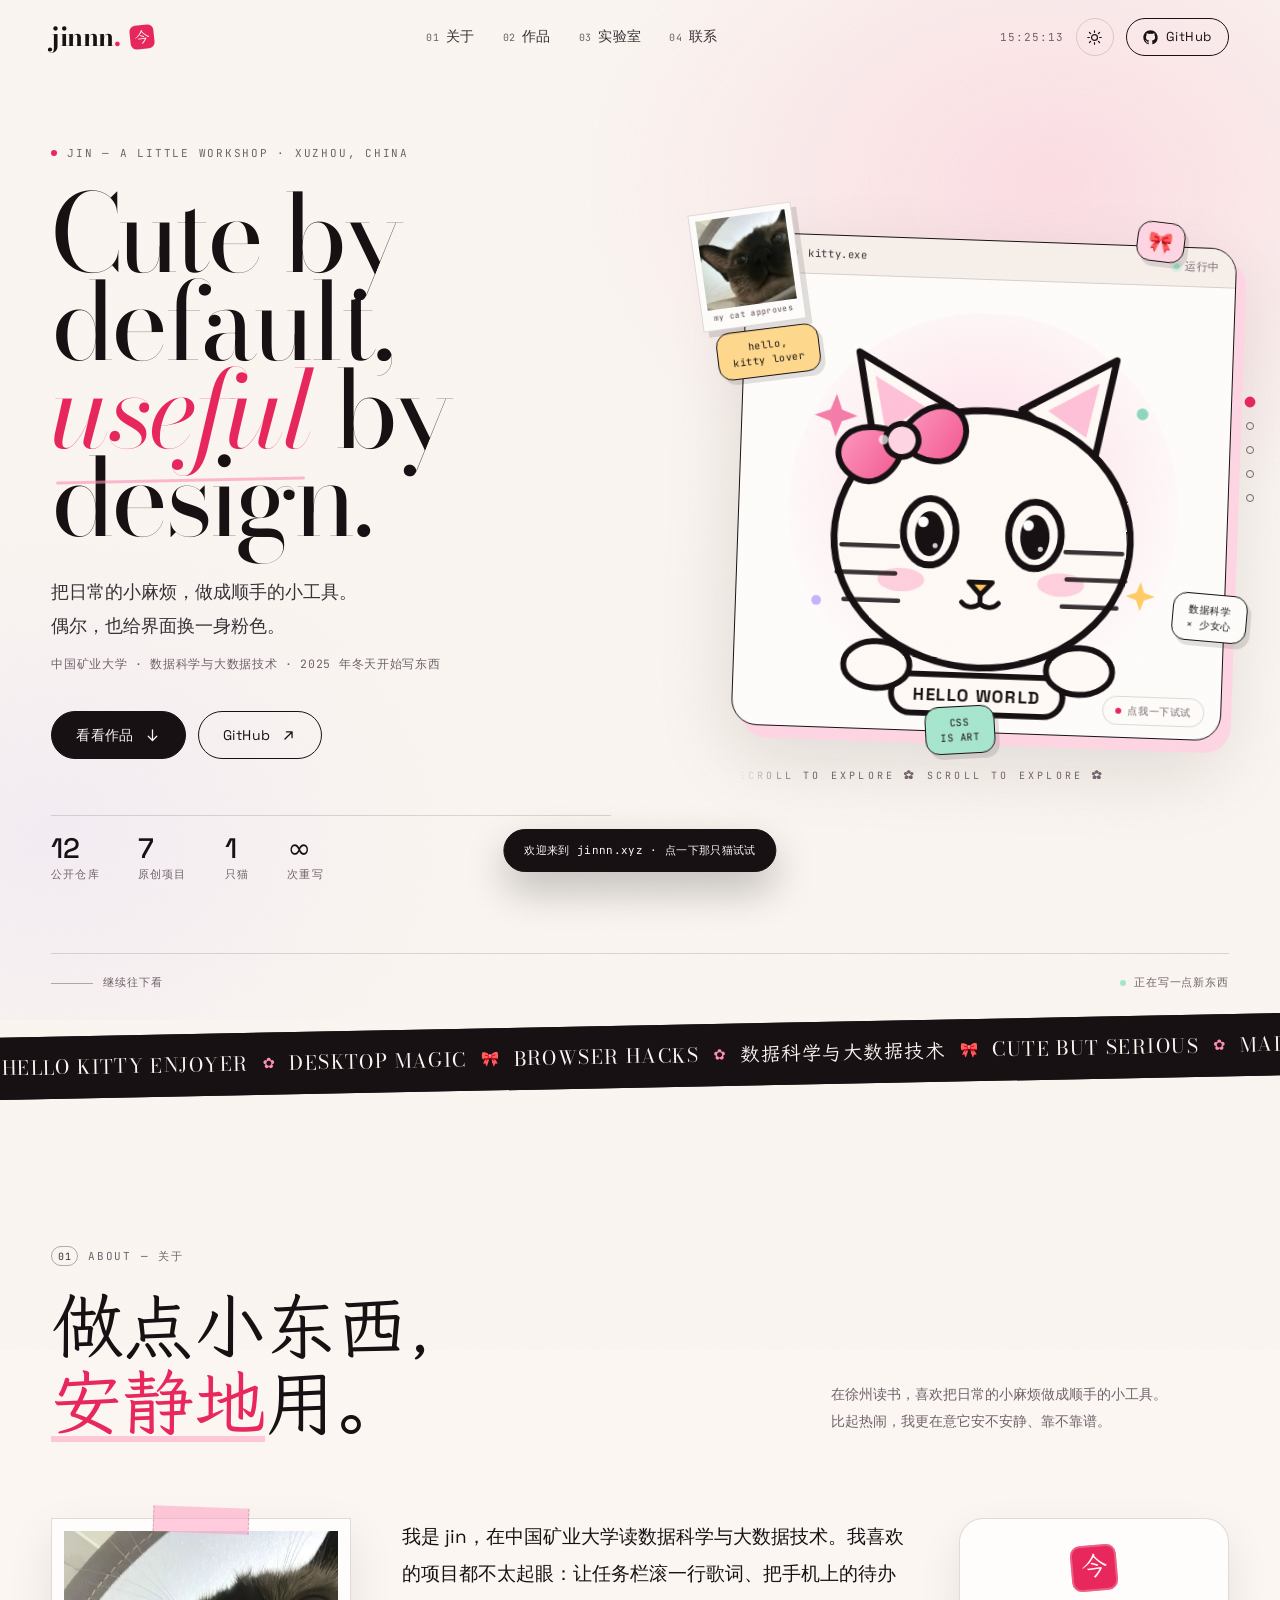
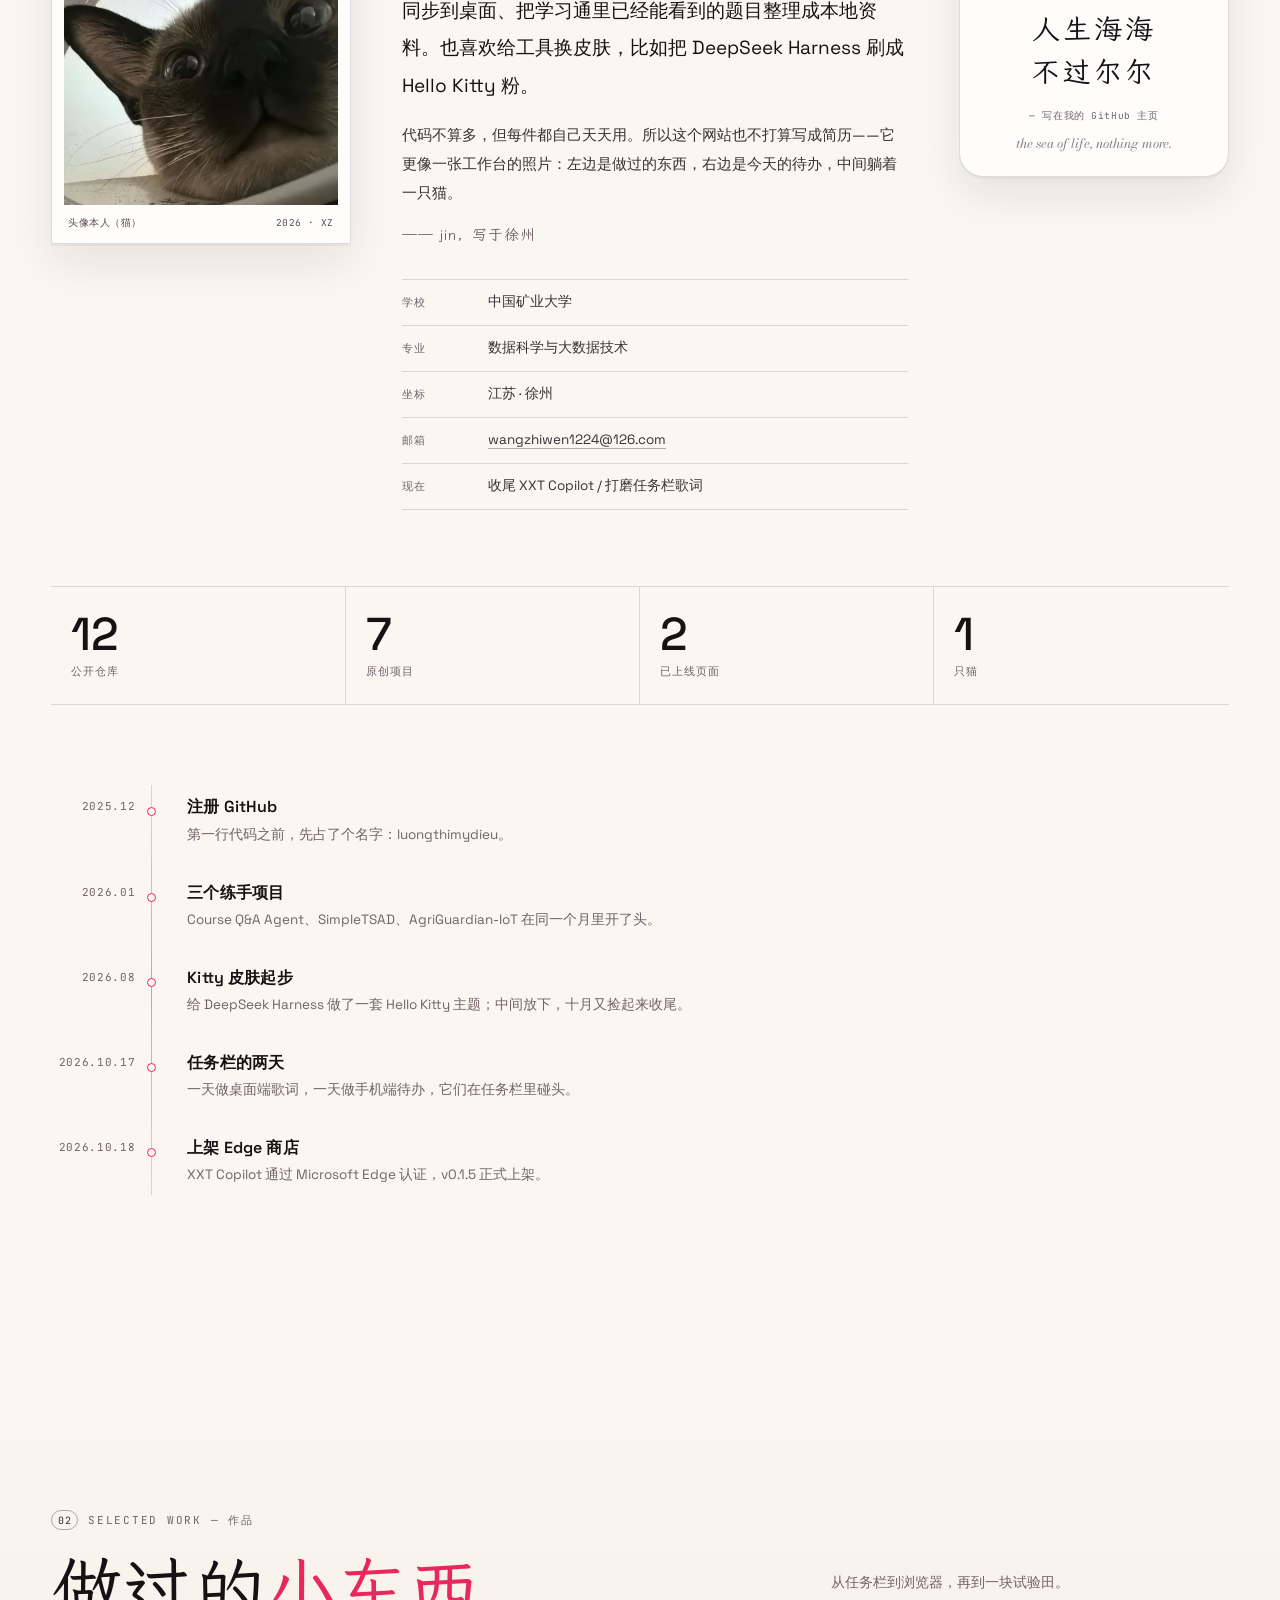
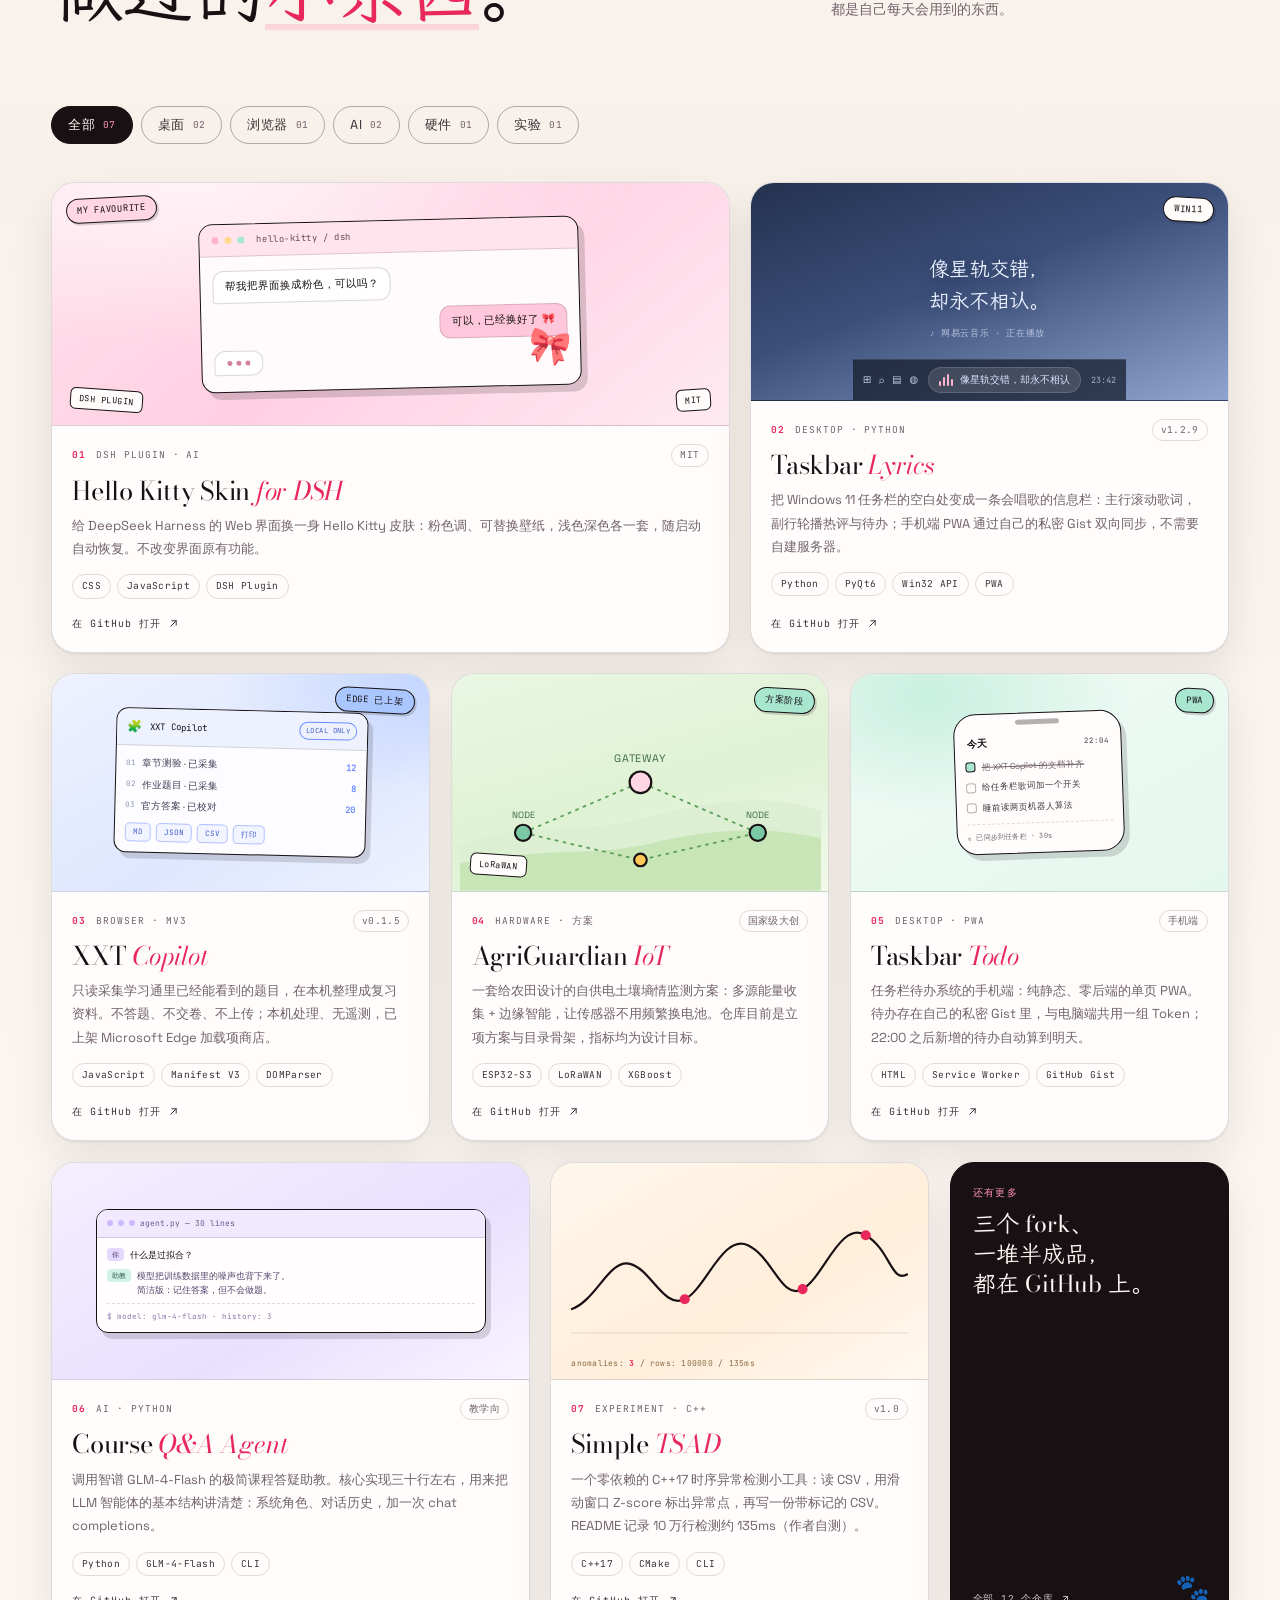
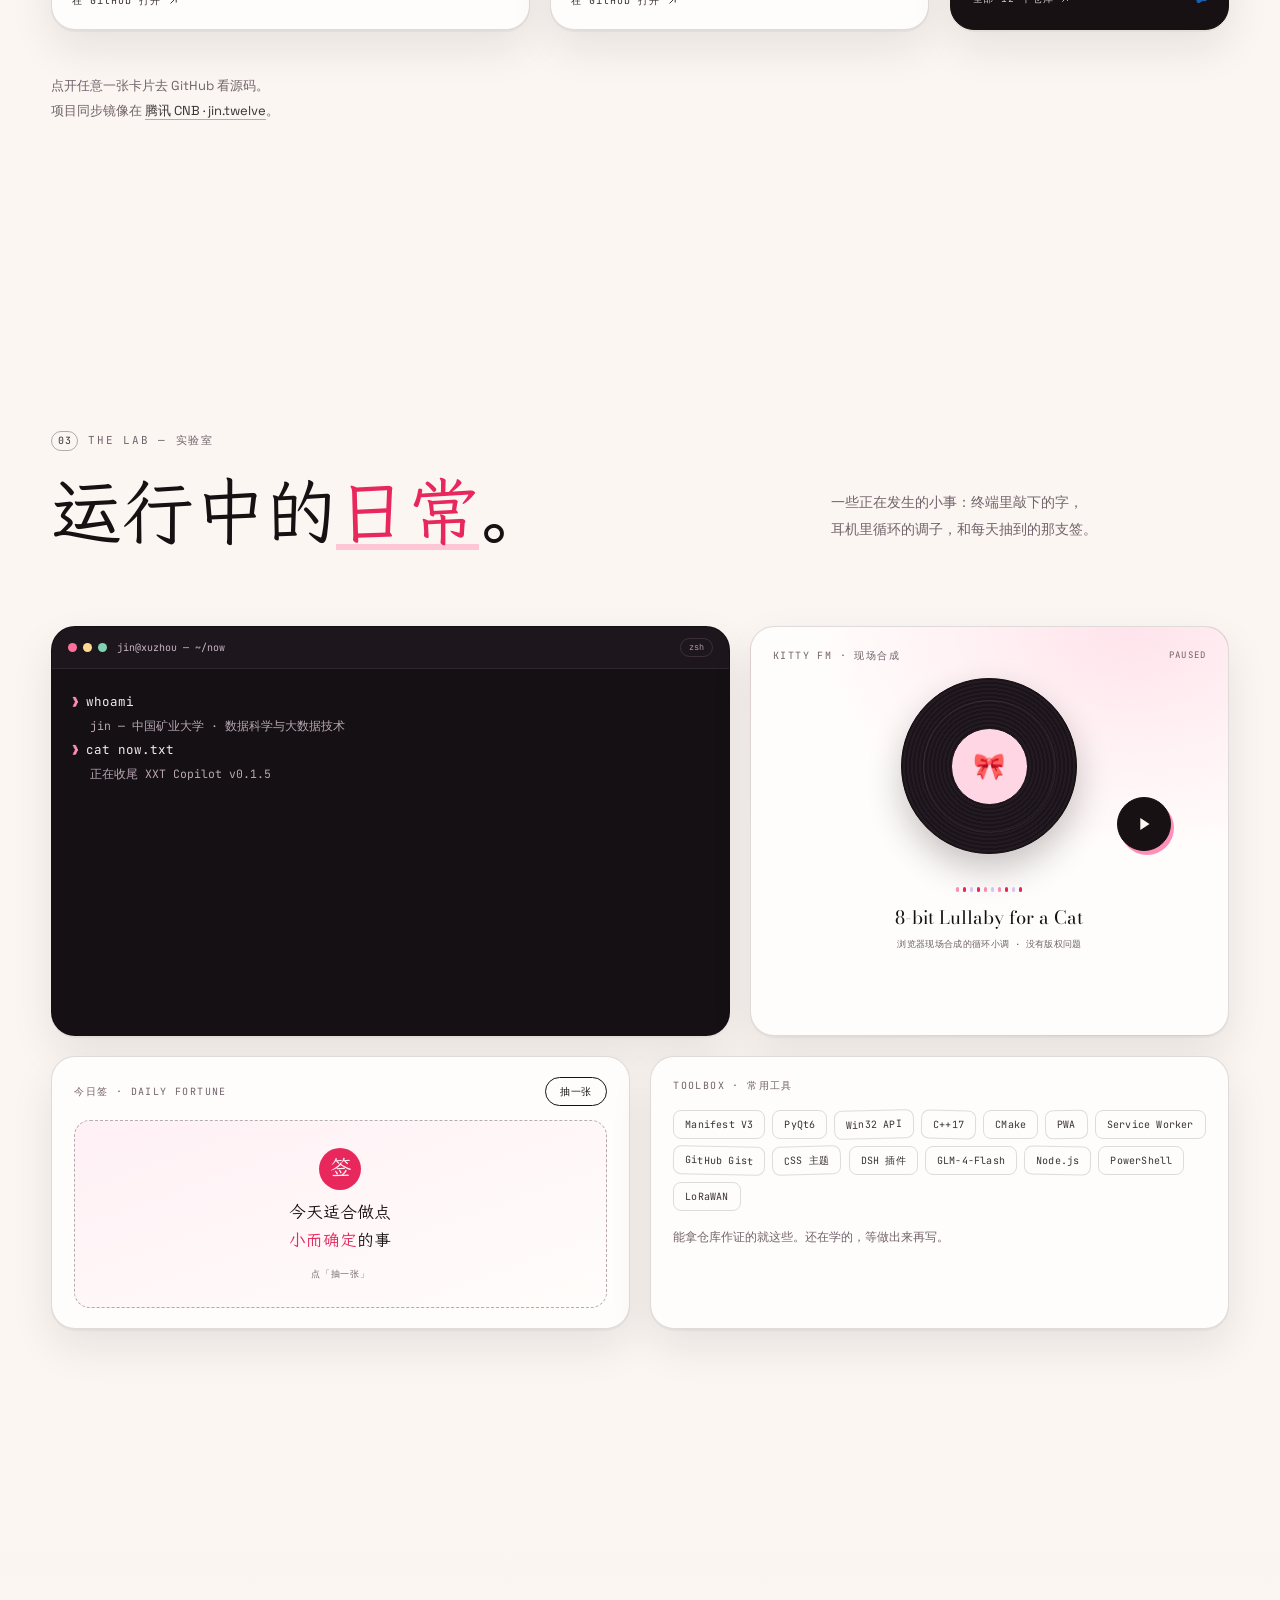
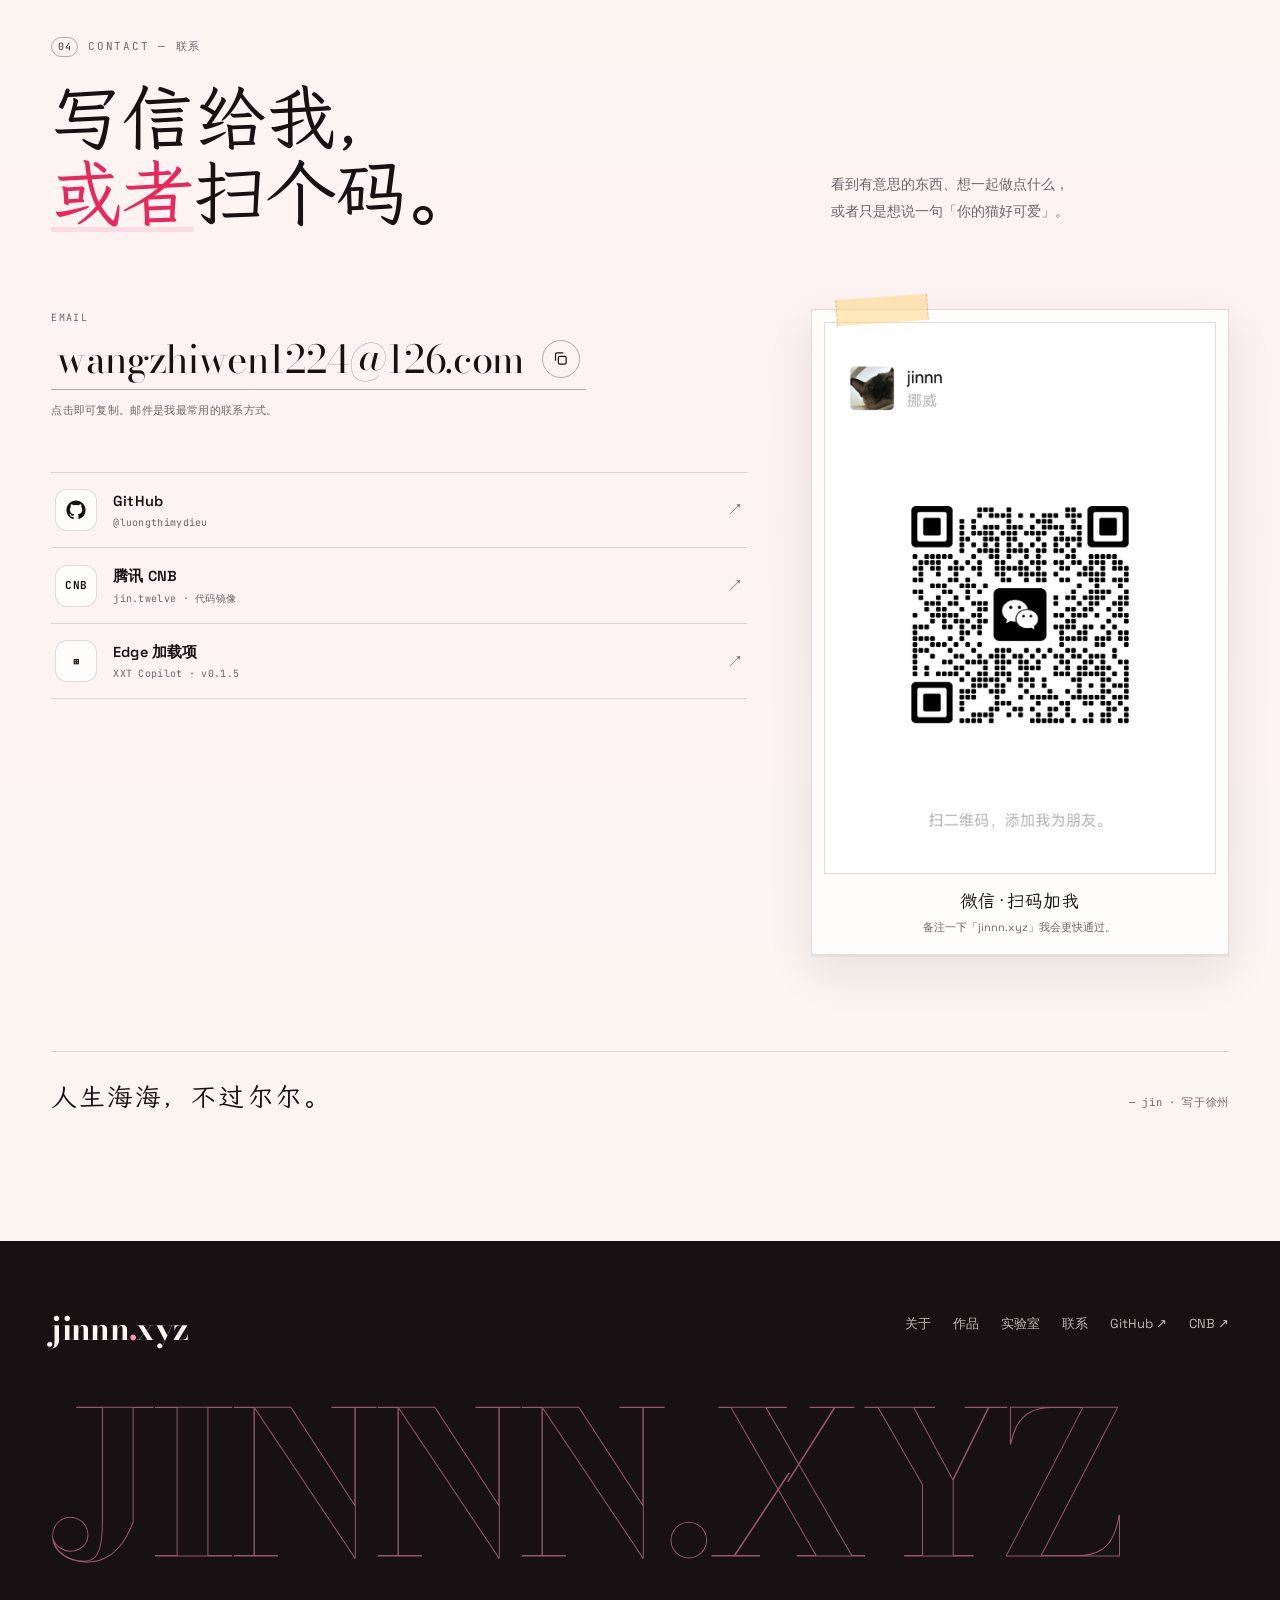
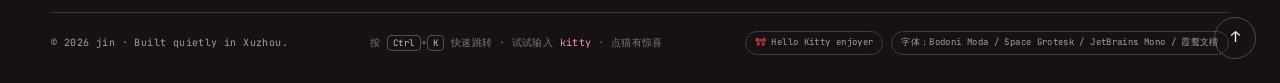
==== index.html @ 7ca7cc56 "feat: jinnn.xyz personal site (Hello Kitty edition)" ====
<!doctype html>
<html lang="zh-CN" data-theme="light" class="no-js">
<head>
  <meta charset="utf-8">
  <meta name="viewport" content="width=device-width, initial-scale=1, viewport-fit=cover">
  <title>jin · jinnn.xyz — Cute by default, useful by design.</title>
  <meta name="description" content="jin 的个人网站。中国矿业大学 · 数据科学与大数据技术。做桌面工具、浏览器扩展和一些 AI 小实验：Win11 任务栏歌词、Hello Kitty DSH 皮肤、XXT Copilot……把日常的小麻烦做成顺手的小工具。">
  <meta name="author" content="jin">
  <meta name="keywords" content="jin, jinnn.xyz, 个人网站, 中国矿业大学, 数据科学与大数据技术, Hello Kitty, DeepSeek Harness, Win11 任务栏歌词, XXT Copilot, 前端, Python, C++">
  <meta name="theme-color" content="#fbf6f1" media="(prefers-color-scheme: light)">
  <meta name="theme-color" content="#120e12" media="(prefers-color-scheme: dark)">
  <meta name="color-scheme" content="light dark">
  <link rel="canonical" href="https://jinnn.xyz/">

  <!-- Open Graph / Twitter -->
  <meta property="og:type" content="website">
  <meta property="og:site_name" content="jinnn.xyz">
  <meta property="og:url" content="https://jinnn.xyz/">
  <meta property="og:title" content="jin · Cute by default, useful by design.">
  <meta property="og:description" content="把日常的小麻烦，做成顺手的小工具。中国矿业大学 · 数据科学与大数据技术。">
  <meta property="og:image" content="https://jinnn.xyz/assets/img/og-cover.png">
  <meta property="og:image:width" content="1200">
  <meta property="og:image:height" content="630">
  <meta property="og:locale" content="zh_CN">
  <meta name="twitter:card" content="summary_large_image">
  <meta name="twitter:title" content="jin · Cute by default, useful by design.">
  <meta name="twitter:description" content="把日常的小麻烦，做成顺手的小工具。jinnn.xyz">
  <meta name="twitter:image" content="https://jinnn.xyz/assets/img/og-cover.png">

  <!-- icons / manifest -->
  <link rel="icon" href="assets/img/favicon.svg" type="image/svg+xml">
  <link rel="apple-touch-icon" href="assets/img/icon-180.png">
  <link rel="manifest" href="site.webmanifest">
  <link rel="sitemap" type="application/xml" href="sitemap.xml">

  <!-- fonts (self-hosted, latin subset; chinese falls back to system serif/sans) -->
  <link rel="preload" href="assets/fonts/bodoni-roman.woff2" as="font" type="font/woff2" crossorigin>
  <link rel="preload" href="assets/fonts/bodoni-italic.woff2" as="font" type="font/woff2" crossorigin>
  <link rel="preload" href="assets/fonts/space-grotesk.woff2" as="font" type="font/woff2" crossorigin>
  <link rel="preload" href="assets/fonts/lxgw-wenkai-subset.woff2" as="font" type="font/woff2" crossorigin>

  <link rel="stylesheet" href="assets/css/style.css">
  <script>document.documentElement.classList.remove('no-js');document.documentElement.classList.add('js');</script>

  <script type="application/ld+json">
  {
    "@context": "https://schema.org",
    "@type": "Person",
    "name": "jin",
    "alternateName": "luongthimydieu",
    "url": "https://jinnn.xyz/",
    "image": "https://jinnn.xyz/assets/img/upload/avatar.jpg",
    "email": "mailto:wangzhiwen1224@126.com",
    "description": "中国矿业大学数据科学与大数据技术专业学生，做桌面工具、浏览器扩展与 AI 小实验。",
    "address": { "@type": "PostalAddress", "addressLocality": "徐州市", "addressRegion": "江苏省", "addressCountry": "CN" },
    "alumniOf": { "@type": "CollegeOrUniversity", "name": "中国矿业大学" },
    "sameAs": ["https://github.com/luongthimydieu", "https://cnb.cool/jin.twelve"]
  }
  </script>
</head>
<body>
  <a class="skip-link" href="#main">跳到主要内容</a>

  <!-- 颗粒质感 / 光标 / 进度 / 加载 -->
  <div class="grain" aria-hidden="true"></div>
  <div class="cursor" id="cursor" aria-hidden="true"><span class="cursor__dot"></span><span class="cursor__ring"></span><span class="cursor__label"></span></div>
  <div class="scroll-progress" aria-hidden="true"><span id="scrollProgress"></span></div>

  <div class="loader" id="loader" aria-hidden="true">
    <div class="loader__inner">
      <svg class="loader__kitten" viewBox="0 0 64 64" aria-hidden="true">
        <g class="loader__kitten-face">
          <path d="M13 27 17 12l12 9h6l12-9 4 15" fill="none" stroke="currentColor" stroke-width="2.4" stroke-linejoin="round"/>
          <ellipse cx="32" cy="38" rx="20" ry="16.5" fill="currentColor" opacity=".06"/>
          <ellipse cx="32" cy="38" rx="20" ry="16.5" fill="none" stroke="currentColor" stroke-width="2.4"/>
          <circle cx="25" cy="37" r="2.4" fill="currentColor"/>
          <circle cx="39" cy="37" r="2.4" fill="currentColor"/>
          <path d="M30 42h4l-2 2z" fill="currentColor"/>
          <path d="M11 40h9M12 45h8M53 40h-9M52 45h-8" stroke="currentColor" stroke-width="1.6" stroke-linecap="round"/>
          <g class="loader__bow" transform="translate(20 19) rotate(-16)">
            <path d="M0 0c-6-6-11-2-9 3 1.4 3.6 6 3.2 9-3z" fill="#ff7fae" stroke="#171114" stroke-width="1.6"/>
            <path d="M0 0c6-6 11-2 9 3-1.4 3.6-6 3.2-9-3z" fill="#ff7fae" stroke="#171114" stroke-width="1.6"/>
            <circle cx="0" cy="0" r="2.6" fill="#ffd6e4" stroke="#171114" stroke-width="1.4"/>
          </g>
        </g>
      </svg>
      <p class="loader__title">JINNN<span>.XYZ</span></p>
      <div class="loader__bar"><span id="loaderBar"></span></div>
      <p class="loader__meta"><span id="loaderPct">0%</span><span id="loaderNote">waking the kitty…</span></p>
    </div>
  </div>

  <!-- 页头 -->
  <header class="site-header" id="siteHeader">
    <div class="site-header__inner">
      <a class="brand" href="#top" aria-label="回到顶部 jinnn.xyz">
        <span class="brand__mark">jinnn<span class="brand__dot">.</span></span>
        <span class="brand__seal" aria-hidden="true">今</span>
      </a>
      <nav class="site-nav" aria-label="主导航">
        <a href="#about"><span>01</span>关于</a>
        <a href="#work"><span>02</span>作品</a>
        <a href="#lab"><span>03</span>实验室</a>
        <a href="#contact"><span>04</span>联系</a>
      </nav>
      <div class="site-tools">
        <span class="clock" id="clock" title="徐州时间">--:--:--</span>
        <button class="icon-btn" id="themeBtn" type="button" aria-label="切换深浅色" title="切换深浅色">
          <svg class="icon-sun" viewBox="0 0 24 24" fill="none" stroke="currentColor" stroke-width="1.7" stroke-linecap="round" aria-hidden="true"><circle cx="12" cy="12" r="4.2"/><path d="M12 2.5v2.2M12 19.3v2.2M2.5 12h2.2M19.3 12h2.2M4.9 4.9l1.6 1.6M17.5 17.5l1.6 1.6M19.1 4.9l-1.6 1.6M6.5 17.5l-1.6 1.6"/></svg>
          <svg class="icon-moon" viewBox="0 0 24 24" fill="none" stroke="currentColor" stroke-width="1.7" stroke-linecap="round" aria-hidden="true"><path d="M20 14.5A8 8 0 0 1 9.5 4a8.2 8.2 0 1 0 10.5 10.5Z"/></svg>
        </button>
        <a class="tool-link" href="https://github.com/luongthimydieu" target="_blank" rel="noopener">
          <svg viewBox="0 0 24 24" fill="currentColor" aria-hidden="true"><path d="M12 .5C5.73.5.5 5.73.5 12c0 5.08 3.29 9.39 7.86 10.91.58.11.79-.25.79-.56v-2.17c-3.2.7-3.88-1.36-3.88-1.36-.53-1.34-1.29-1.7-1.29-1.7-1.05-.72.08-.71.08-.71 1.16.08 1.78 1.19 1.78 1.19 1.03 1.77 2.7 1.26 3.36.96.1-.75.4-1.26.73-1.55-2.55-.29-5.24-1.28-5.24-5.69 0-1.26.45-2.28 1.19-3.09-.12-.29-.52-1.46.11-3.05 0 0 .97-.31 3.18 1.18a11.1 11.1 0 0 1 5.79 0c2.2-1.49 3.17-1.18 3.17-1.18.63 1.59.23 2.76.12 3.05.74.81 1.18 1.83 1.18 3.09 0 4.42-2.69 5.39-5.25 5.68.41.35.78 1.05.78 2.12v3.14c0 .31.21.68.8.56A11.5 11.5 0 0 0 23.5 12C23.5 5.73 18.27.5 12 .5Z"/></svg>
          <span>GitHub</span>
        </a>
        <button class="menu-btn" id="menuBtn" type="button" aria-expanded="false" aria-controls="mobileMenu" aria-label="打开菜单">
          <span></span><span></span>
        </button>
      </div>
    </div>
  </header>

  <!-- 移动端菜单 -->
  <div class="mobile-menu" id="mobileMenu" hidden>
    <nav class="mobile-menu__nav" aria-label="移动端导航">
      <a href="#about" data-menu-link><span>01</span>关于 <em>About</em></a>
      <a href="#work" data-menu-link><span>02</span>作品 <em>Work</em></a>
      <a href="#lab" data-menu-link><span>03</span>实验室 <em>Lab</em></a>
      <a href="#contact" data-menu-link><span>04</span>联系 <em>Contact</em></a>
    </nav>
    <div class="mobile-menu__foot">
      <a href="https://github.com/luongthimydieu" target="_blank" rel="noopener">GitHub ↗</a>
      <a href="https://cnb.cool/jin.twelve" target="_blank" rel="noopener">CNB ↗</a>
      <a href="mailto:wangzhiwen1224@126.com">写信 ↗</a>
    </div>
  </div>

  <!-- 右侧分节导航 -->
  <aside class="rail" aria-hidden="true">
    <a href="#top" class="rail__dot" data-rail="hero"><span>Top</span></a>
    <a href="#about" class="rail__dot" data-rail="about"><span>01</span></a>
    <a href="#work" class="rail__dot" data-rail="work"><span>02</span></a>
    <a href="#lab" class="rail__dot" data-rail="lab"><span>03</span></a>
    <a href="#contact" class="rail__dot" data-rail="contact"><span>04</span></a>
  </aside>

  <main id="main">
    <span id="top"></span>

    <!-- ============ HERO ============ -->
    <section class="hero" id="hero" aria-labelledby="heroTitle">
      <div class="hero__glow" aria-hidden="true"></div>
      <div class="container hero__grid">
        <div class="hero__copy">
          <p class="kicker" data-reveal>
            <span class="kicker__dot"></span>
            JIN — A LITTLE WORKSHOP · XUZHOU, CHINA
          </p>
          <h1 class="hero__title" id="heroTitle" data-reveal>
            <span class="hero__line">Cute by</span>
            <span class="hero__line">default,</span>
            <span class="hero__line hero__line--accent"><em>useful</em> by</span>
            <span class="hero__line">design.</span>
          </h1>
          <p class="hero__lead" data-reveal>
            把日常的小麻烦，做成顺手的小工具。<br class="br-desk">偶尔，也给界面换一身粉色。
          </p>
          <p class="hero__sub" data-reveal>
            中国矿业大学 · 数据科学与大数据技术 · 2025 年冬天开始写东西
          </p>
          <div class="hero__actions" data-reveal>
            <a class="btn btn--ink" href="#work"><span>看看作品</span><svg viewBox="0 0 24 24" fill="none" stroke="currentColor" stroke-width="1.8" stroke-linecap="round" stroke-linejoin="round" aria-hidden="true"><path d="M12 4v15M6 13l6 6 6-6"/></svg></a>
            <a class="btn btn--ghost" href="https://github.com/luongthimydieu" target="_blank" rel="noopener"><span>GitHub</span><svg viewBox="0 0 24 24" fill="none" stroke="currentColor" stroke-width="1.8" stroke-linecap="round" stroke-linejoin="round" aria-hidden="true"><path d="M7 17 17 7M9 7h8v8"/></svg></a>
          </div>
          <dl class="hero__meta" data-reveal>
            <div><dt data-live="repos">12</dt><dd>公开仓库</dd></div>
            <div><dt data-live="projects">7</dt><dd>原创项目</dd></div>
            <div><dt>1</dt><dd>只猫</dd></div>
            <div><dt>∞</dt><dd>次重写</dd></div>
          </dl>
        </div>

        <div class="hero__stage" data-reveal>
          <div class="mascot-wrap" id="mascotWrap">
            <div class="mascot-card" id="mascotCard">
              <div class="mascot-card__bar">
                <span class="mascot-card__dots"><i></i><i></i><i></i></span>
                <span class="mascot-card__name">kitty.exe</span>
                <span class="mascot-card__status">运行中</span>
              </div>
              <div class="mascot-card__body">
                <svg class="mascot" id="mascot" viewBox="0 0 480 460" role="img" aria-label="一只戴着蝴蝶结的白猫插画">
                  <defs>
                    <radialGradient id="haloGrad" cx="50%" cy="45%" r="55%">
                      <stop offset="0%" stop-color="#ffd9e7" stop-opacity=".95"/>
                      <stop offset="100%" stop-color="#ffd9e7" stop-opacity="0"/>
                    </radialGradient>
                    <linearGradient id="bowGrad" x1="0" y1="0" x2="1" y2="1">
                      <stop offset="0%" stop-color="#ff9bc2"/>
                      <stop offset="100%" stop-color="#f2568f"/>
                    </linearGradient>
                  </defs>
                  <circle cx="240" cy="230" r="200" fill="url(#haloGrad)"/>
                  <g class="mascot__sparkle" aria-hidden="true">
                    <path d="M86 118l6 16 16 6-16 6-6 16-6-16-16-6 16-6z" fill="#f2568f" opacity=".75"/>
                    <path d="M404 300l4 11 11 4-11 4-4 11-4-11-11-4 11-4z" fill="#ffc857" opacity=".9"/>
                    <circle cx="400" cy="128" r="6" fill="#8fd7c1"/>
                    <circle cx="72" cy="330" r="5" fill="#c9b3ff"/>
                  </g>

                  <!-- ears -->
                  <path d="M128 178 108 74l96 54z" fill="#fffaf6" stroke="#171114" stroke-width="7" stroke-linejoin="round"/>
                  <path d="M352 178 372 74l-96 54z" fill="#fffaf6" stroke="#171114" stroke-width="7" stroke-linejoin="round"/>
                  <path d="M137 154l-12-56 52 30z" fill="#ffc2d8"/>
                  <path d="M343 154l12-56-52 30z" fill="#ffc2d8"/>

                  <!-- head -->
                  <ellipse cx="240" cy="262" rx="152" ry="132" fill="#fffaf6" stroke="#171114" stroke-width="7"/>

                  <!-- bow -->
                  <g transform="translate(150 150) rotate(-18)"><g class="mascot__bow">
                    <path d="M-4 4c-46-34-78 2-56 30 20 25 50 6 60-14z" fill="url(#bowGrad)" stroke="#171114" stroke-width="6" stroke-linejoin="round"/>
                    <path d="M4 4c46-34 78 2 56 30-20 25-50 6-60-14z" fill="url(#bowGrad)" stroke="#171114" stroke-width="6" stroke-linejoin="round"/>
                    <circle cx="0" cy="14" r="17" fill="#ffd6e4" stroke="#171114" stroke-width="6"/>
                    <circle cx="-18" cy="8" r="5" fill="#fff" opacity=".7"/>
                  </g></g>

                  <!-- eyes -->
                  <g class="mascot__eye" data-eye>
                    <ellipse cx="186" cy="256" rx="27" ry="34" fill="#fffaf6" stroke="#171114" stroke-width="7"/>
                    <g class="mascot__pupil" data-pupil><ellipse cx="186" cy="258" rx="15" ry="23" fill="#171114"/><circle cx="179" cy="246" r="5.5" fill="#fff"/><circle cx="192" cy="270" r="2.6" fill="#fff" opacity=".8"/></g>
                  </g>
                  <g class="mascot__eye" data-eye>
                    <ellipse cx="294" cy="256" rx="27" ry="34" fill="#fffaf6" stroke="#171114" stroke-width="7"/>
                    <g class="mascot__pupil" data-pupil><ellipse cx="294" cy="258" rx="15" ry="23" fill="#171114"/><circle cx="287" cy="246" r="5.5" fill="#fff"/><circle cx="300" cy="270" r="2.6" fill="#fff" opacity=".8"/></g>
                  </g>

                  <!-- nose / mouth -->
                  <path d="M228 306h24l-12 13z" fill="#ffc857" stroke="#171114" stroke-width="5" stroke-linejoin="round"/>
                  <path d="M240 319v9c-6 5-14 5-19-1M240 328c6 5 14 5 19-1" fill="none" stroke="#171114" stroke-width="5" stroke-linecap="round"/>

                  <!-- blush -->
                  <ellipse cx="158" cy="306" rx="24" ry="12" fill="#ff9bc2" opacity=".45"/>
                  <ellipse cx="322" cy="306" rx="24" ry="12" fill="#ff9bc2" opacity=".45"/>

                  <!-- whiskers -->
                  <g stroke="#171114" stroke-width="4.6" stroke-linecap="round" opacity=".85">
                    <path d="M96 272h58M92 300h60M100 328h56"/>
                    <path d="M384 272h-58M388 300h-60M380 328h-56"/>
                  </g>

                  <!-- paws holding a tiny sign -->
                  <g class="mascot__paws">
                    <rect x="152" y="402" width="176" height="40" rx="20" fill="#fffaf6" stroke="#171114" stroke-width="6"/>
                    <text x="240" y="429" text-anchor="middle" font-family="'Space Grotesk',monospace" font-size="17.5" font-weight="700" fill="#171114" letter-spacing="1.4">HELLO WORLD</text>
                    <ellipse cx="136" cy="394" rx="34" ry="24" fill="#fffaf6" stroke="#171114" stroke-width="6"/>
                    <ellipse cx="344" cy="394" rx="34" ry="24" fill="#fffaf6" stroke="#171114" stroke-width="6"/>
                  </g>
                </svg>

                <div class="mascot-card__hint">
                  <span class="mascot-card__hint-dot"></span>
                  <span>点我一下试试</span>
                </div>
              </div>
            </div>

            <span class="sticker sticker--a" data-parallax="6">🎀</span>
            <span class="sticker sticker--b" data-parallax="-8">hello,<br>kitty lover</span>
            <span class="sticker sticker--c" data-parallax="10">数据科学<br>× 少女心</span>
            <span class="sticker sticker--d" data-parallax="-5">CSS<br>IS ART</span>
            <figure class="avatar-chip" data-parallax="-4">
              <img src="assets/img/upload/avatar.jpg" alt="我的猫" width="900" height="900" loading="lazy">
              <figcaption>my cat approves</figcaption>
            </figure>
          </div>

          <div class="hero__orbit" aria-hidden="true">
            <span class="hero__orbit-text">SCROLL TO EXPLORE ✿ SCROLL TO EXPLORE ✿ </span>
          </div>
        </div>
      </div>

      <div class="hero__footer container" data-reveal>
        <a class="scroll-cue" href="#about"><span class="scroll-cue__line"></span>继续往下看</a>
        <p class="hero__coords">34.26°N · 117.18°E — XUZHOU</p>
        <p class="hero__now"><span class="pulse-dot"></span><span data-live="status">正在写一点新东西</span></p>
      </div>
    </section>

    <!-- ============ MARQUEE ============ -->
    <div class="marquee-wrap" aria-hidden="true"><div class="marquee">
      <div class="marquee__track">
        <span class="marquee__item">HELLO KITTY ENJOYER</span><span class="marquee__sep">✿</span>
        <span class="marquee__item">DESKTOP MAGIC</span><span class="marquee__sep">🎀</span>
        <span class="marquee__item">BROWSER HACKS</span><span class="marquee__sep">✿</span>
        <span class="marquee__item">数据科学与大数据技术</span><span class="marquee__sep">🎀</span>
        <span class="marquee__item">CUTE BUT SERIOUS</span><span class="marquee__sep">✿</span>
        <span class="marquee__item">MADE IN XUZHOU</span><span class="marquee__sep">🎀</span>
        <span class="marquee__item">HELLO KITTY ENJOYER</span><span class="marquee__sep">✿</span>
        <span class="marquee__item">DESKTOP MAGIC</span><span class="marquee__sep">🎀</span>
        <span class="marquee__item">BROWSER HACKS</span><span class="marquee__sep">✿</span>
        <span class="marquee__item">数据科学与大数据技术</span><span class="marquee__sep">🎀</span>
        <span class="marquee__item">CUTE BUT SERIOUS</span><span class="marquee__sep">✿</span>
        <span class="marquee__item">MADE IN XUZHOU</span><span class="marquee__sep">🎀</span>
      </div>
    </div></div>

    <!-- ============ ABOUT ============ -->
    <section class="section about" id="about" aria-labelledby="aboutTitle">
      <div class="container">
        <header class="section-head" data-reveal>
          <p class="kicker"><span class="kicker__num">01</span> ABOUT — 关于</p>
          <div class="section-head__row">
            <h2 class="section-title" id="aboutTitle">做点小东西，<em>安静地</em>用。</h2>
            <p class="section-head__lead">在徐州读书，喜欢把日常的小麻烦做成顺手的小工具。<br>比起热闹，我更在意它安不安静、靠不靠谱。</p>
          </div>
        </header>

        <div class="about-grid">
          <figure class="polaroid" data-reveal data-tilt>
            <span class="polaroid__tape" aria-hidden="true"></span>
            <img src="assets/img/upload/avatar.jpg" alt="我的猫，也是这个网站的头像" width="900" height="900" loading="lazy">
            <figcaption><span>头像本人（猫）</span><span>2026 · XZ</span></figcaption>
          </figure>

          <div class="about-copy" data-reveal>
            <p class="about-copy__lead">我是 jin，在中国矿业大学读数据科学与大数据技术。我喜欢的项目都不太起眼：让任务栏滚一行歌词、把手机上的待办同步到桌面、把学习通里已经能看到的题目整理成本地资料。也喜欢给工具换皮肤，比如把 DeepSeek Harness 刷成 Hello Kitty 粉。</p>
            <p>代码不算多，但每件都自己天天用。所以这个网站也不打算写成简历——它更像一张工作台的照片：左边是做过的东西，右边是今天的待办，中间躺着一只猫。</p>
            <p class="about-copy__sign">—— jin，写于徐州</p>
            <ul class="facts">
              <li><span class="facts__k">学校</span><span class="facts__v">中国矿业大学</span></li>
              <li><span class="facts__k">专业</span><span class="facts__v">数据科学与大数据技术</span></li>
              <li><span class="facts__k">坐标</span><span class="facts__v">江苏 · 徐州</span></li>
              <li><span class="facts__k">邮箱</span><span class="facts__v"><a href="mailto:wangzhiwen1224@126.com">wangzhiwen1224@126.com</a></span></li>
              <li><span class="facts__k">现在</span><span class="facts__v">收尾 XXT Copilot / 打磨任务栏歌词</span></li>
            </ul>
          </div>

          <aside class="seal-quote" data-reveal>
            <div class="seal" aria-hidden="true"><span>今</span></div>
            <blockquote>人生海海<br>不过尔尔</blockquote>
            <p class="seal-quote__cite">— 写在我的 GitHub 主页</p>
            <p class="seal-quote__en">the sea of life, nothing more.</p>
          </aside>
        </div>

        <div class="stats-row" data-reveal>
          <div class="stat"><span class="stat__num" data-count="12">12</span><span class="stat__label">公开仓库</span></div>
          <div class="stat"><span class="stat__num" data-count="7">7</span><span class="stat__label">原创项目</span></div>
          <div class="stat"><span class="stat__num" data-count="2">2</span><span class="stat__label">已上线页面</span></div>
          <div class="stat"><span class="stat__num" data-count="1">1</span><span class="stat__label">只猫</span></div>
        </div>

        <ol class="timeline" data-reveal>
          <li class="timeline__item">
            <span class="timeline__date">2025.12</span>
            <div class="timeline__body"><h3>注册 GitHub</h3><p>第一行代码之前，先占了个名字：luongthimydieu。</p></div>
          </li>
          <li class="timeline__item">
            <span class="timeline__date">2026.01</span>
            <div class="timeline__body"><h3>三个练手项目</h3><p>Course Q&amp;A Agent、SimpleTSAD、AgriGuardian-IoT 在同一个月里开了头。</p></div>
          </li>
          <li class="timeline__item">
            <span class="timeline__date">2026.08</span>
            <div class="timeline__body"><h3>Kitty 皮肤起步</h3><p>给 DeepSeek Harness 做了一套 Hello Kitty 主题；中间放下，十月又捡起来收尾。</p></div>
          </li>
          <li class="timeline__item">
            <span class="timeline__date">2026.10.17</span>
            <div class="timeline__body"><h3>任务栏的两天</h3><p>一天做桌面端歌词，一天做手机端待办，它们在任务栏里碰头。</p></div>
          </li>
          <li class="timeline__item">
            <span class="timeline__date">2026.10.18</span>
            <div class="timeline__body"><h3>上架 Edge 商店</h3><p>XXT Copilot 通过 Microsoft Edge 认证，v0.1.5 正式上架。</p></div>
          </li>
        </ol>
      </div>
    </section>

    <!-- ============ WORK ============ -->
    <section class="section work" id="work" aria-labelledby="workTitle">
      <div class="container">
        <header class="section-head" data-reveal>
          <p class="kicker"><span class="kicker__num">02</span> SELECTED WORK — 作品</p>
          <div class="section-head__row">
            <h2 class="section-title" id="workTitle">做过的<em>小东西</em>。</h2>
            <p class="section-head__lead">从任务栏到浏览器，再到一块试验田。<br>都是自己每天会用到的东西。</p>
          </div>
        </header>

        <div class="filters" data-reveal role="tablist" aria-label="按类别筛选作品">
          <button class="filter is-active" type="button" data-filter="all" role="tab" aria-selected="true">全部 <span>07</span></button>
          <button class="filter" type="button" data-filter="desktop" role="tab" aria-selected="false">桌面 <span>02</span></button>
          <button class="filter" type="button" data-filter="browser" role="tab" aria-selected="false">浏览器 <span>01</span></button>
          <button class="filter" type="button" data-filter="ai" role="tab" aria-selected="false">AI <span>02</span></button>
          <button class="filter" type="button" data-filter="hardware" role="tab" aria-selected="false">硬件 <span>01</span></button>
          <button class="filter" type="button" data-filter="experiment" role="tab" aria-selected="false">实验 <span>01</span></button>
        </div>

        <div class="bento" id="bento">
          <!-- 01 kitty -->
          <article class="card card--wide card--kitty reveal" data-category="ai">
            <a class="card__link" href="https://github.com/luongthimydieu/dsh-client-ui-skin-kitty" target="_blank" rel="noopener" aria-label="DSH Hello Kitty 皮肤：在 GitHub 打开">
              <div class="card__visual viz viz--kitty" aria-hidden="true">
                <div class="viz-window viz-window--pink">
                  <div class="viz-window__bar"><i></i><i></i><i></i><span>hello-kitty / dsh</span></div>
                  <div class="viz-window__body">
                    <div class="viz-bubble viz-bubble--l">帮我把界面换成粉色，可以吗？</div>
                    <div class="viz-bubble viz-bubble--r">可以，已经换好了 🎀</div>
                    <div class="viz-bubble viz-bubble--l viz-bubble--typing"><i></i><i></i><i></i></div>
                  </div>
                  <span class="viz-kittymask">🎀</span>
                </div>
                <span class="viz-badge viz-badge--fav">MY FAVOURITE</span>
                <span class="viz-tag viz-tag--a">MIT</span>
                <span class="viz-tag viz-tag--b">DSH PLUGIN</span>
              </div>
              <div class="card__body">
                <div class="card__meta"><span class="card__num">01</span><span>DSH PLUGIN · AI</span><span class="card__status">MIT</span></div>
                <h3 class="card__title">Hello Kitty Skin <em>for DSH</em></h3>
                <p class="card__desc">给 DeepSeek Harness 的 Web 界面换一身 Hello Kitty 皮肤：粉色调、可替换壁纸，浅色深色各一套，随启动自动恢复。不改变界面原有功能。</p>
                <ul class="card__tags"><li>CSS</li><li>JavaScript</li><li>DSH Plugin</li></ul>
                <span class="card__cta">在 GitHub 打开<svg viewBox="0 0 24 24" fill="none" stroke="currentColor" stroke-width="1.8" stroke-linecap="round" stroke-linejoin="round" aria-hidden="true"><path d="M7 17 17 7M9 7h8v8"/></svg></span>
              </div>
            </a>
          </article>

          <!-- 02 win11 -->
          <article class="card card--taskbar reveal" data-category="desktop">
            <a class="card__link" href="https://github.com/luongthimydieu/win11-taskbar-lyrics" target="_blank" rel="noopener" aria-label="Win11 Taskbar Lyrics：在 GitHub 打开">
              <div class="card__visual viz viz--win11" aria-hidden="true">
                <div class="viz-desktop">
                  <div class="viz-lyric">像星轨交错，<br>却永不相认。</div>
                  <span class="viz-lyric__note">♪ 网易云音乐 · 正在播放</span>
                </div>
                <div class="viz-taskbar">
                  <span class="viz-taskbar__icons"><i>⊞</i><i>⌕</i><i>▤</i><i>◍</i></span>
                  <span class="viz-capsule">
                    <span class="viz-capsule__wave"><i></i><i></i><i></i><i></i></span>
                    <span class="viz-capsule__text">像星轨交错，却永不相认</span>
                  </span>
                  <span class="viz-taskbar__clock">23:42</span>
                </div>
                <span class="viz-badge">WIN11</span>
              </div>
              <div class="card__body">
                <div class="card__meta"><span class="card__num">02</span><span>DESKTOP · PYTHON</span><span class="card__status">v1.2.9</span></div>
                <h3 class="card__title">Taskbar <em>Lyrics</em></h3>
                <p class="card__desc">把 Windows 11 任务栏的空白处变成一条会唱歌的信息栏：主行滚动歌词，副行轮播热评与待办；手机端 PWA 通过自己的私密 Gist 双向同步，不需要自建服务器。</p>
                <ul class="card__tags"><li>Python</li><li>PyQt6</li><li>Win32 API</li><li>PWA</li></ul>
                <span class="card__cta">在 GitHub 打开<svg viewBox="0 0 24 24" fill="none" stroke="currentColor" stroke-width="1.8" stroke-linecap="round" stroke-linejoin="round" aria-hidden="true"><path d="M7 17 17 7M9 7h8v8"/></svg></span>
              </div>
            </a>
          </article>

          <!-- 03 xxt -->
          <article class="card reveal" data-category="browser">
            <a class="card__link" href="https://github.com/luongthimydieu/xxt-copilot" target="_blank" rel="noopener" aria-label="XXT Copilot：在 GitHub 打开">
              <div class="card__visual viz viz--xxt" aria-hidden="true">
                <div class="viz-popup">
                  <div class="viz-popup__head"><span class="viz-popup__logo">🧩</span><span>XXT Copilot</span><span class="viz-popup__pill">LOCAL ONLY</span></div>
                  <div class="viz-popup__rows">
                    <span><i>01</i>章节测验 · 已采集 <b>12</b></span>
                    <span><i>02</i>作业题目 · 已采集 <b>8</b></span>
                    <span><i>03</i>官方答案 · 已校对 <b>20</b></span>
                  </div>
                  <div class="viz-popup__actions"><span>MD</span><span>JSON</span><span>CSV</span><span>打印</span></div>
                </div>
                <span class="viz-badge viz-badge--edge">EDGE 已上架</span>
              </div>
              <div class="card__body">
                <div class="card__meta"><span class="card__num">03</span><span>BROWSER · MV3</span><span class="card__status">v0.1.5</span></div>
                <h3 class="card__title">XXT <em>Copilot</em></h3>
                <p class="card__desc">只读采集学习通里已经能看到的题目，在本机整理成复习资料。不答题、不交卷、不上传；本机处理、无遥测，已上架 Microsoft Edge 加载项商店。</p>
                <ul class="card__tags"><li>JavaScript</li><li>Manifest V3</li><li>DOMParser</li></ul>
                <span class="card__cta">在 GitHub 打开<svg viewBox="0 0 24 24" fill="none" stroke="currentColor" stroke-width="1.8" stroke-linecap="round" stroke-linejoin="round" aria-hidden="true"><path d="M7 17 17 7M9 7h8v8"/></svg></span>
              </div>
            </a>
          </article>

          <!-- 04 agri -->
          <article class="card reveal" data-category="hardware">
            <a class="card__link" href="https://github.com/luongthimydieu/AgriGuardian-IoT" target="_blank" rel="noopener" aria-label="AgriGuardian IoT：在 GitHub 打开">
              <div class="card__visual viz viz--agri" aria-hidden="true">
                <svg class="viz-field" viewBox="0 0 400 240" role="presentation">
                  <path d="M0 190c70-26 130-12 200-30s140-30 200-8v88H0z" fill="#dcefd2"/>
                  <path d="M0 210c80-18 150-8 210-22s120-22 190-6v58H0z" fill="#c8e5b8"/>
                  <g class="viz-nodes" fill="none" stroke="#5f9e5a" stroke-width="2" stroke-dasharray="4 5">
                    <path d="M70 176 200 120l130 56"/>
                    <path d="M70 176 200 206l130-30"/>
                  </g>
                  <g class="viz-dots">
                    <circle cx="70" cy="176" r="9" fill="#7bc8a4" stroke="#171114" stroke-width="2.4"/>
                    <circle cx="200" cy="120" r="12" fill="#ffd6e4" stroke="#171114" stroke-width="2.4"/>
                    <circle cx="330" cy="176" r="9" fill="#7bc8a4" stroke="#171114" stroke-width="2.4"/>
                    <circle cx="200" cy="206" r="7" fill="#ffc857" stroke="#171114" stroke-width="2.4"/>
                  </g>
                  <text x="200" y="98" text-anchor="middle" font-size="12" font-family="'Space Grotesk',monospace" fill="#3d6b42" letter-spacing="1">GATEWAY</text>
                  <text x="70" y="160" text-anchor="middle" font-size="10" font-family="'Space Grotesk',monospace" fill="#3d6b42">NODE</text>
                  <text x="330" y="160" text-anchor="middle" font-size="10" font-family="'Space Grotesk',monospace" fill="#3d6b42">NODE</text>
                </svg>
                <span class="viz-badge viz-badge--green">方案阶段</span>
                <span class="viz-tag viz-tag--b">LoRaWAN</span>
              </div>
              <div class="card__body">
                <div class="card__meta"><span class="card__num">04</span><span>HARDWARE · 方案</span><span class="card__status">国家级大创</span></div>
                <h3 class="card__title">AgriGuardian <em>IoT</em></h3>
                <p class="card__desc">一套给农田设计的自供电土壤墒情监测方案：多源能量收集 + 边缘智能，让传感器不用频繁换电池。仓库目前是立项方案与目录骨架，指标均为设计目标。</p>
                <ul class="card__tags"><li>ESP32-S3</li><li>LoRaWAN</li><li>XGBoost</li></ul>
                <span class="card__cta">在 GitHub 打开<svg viewBox="0 0 24 24" fill="none" stroke="currentColor" stroke-width="1.8" stroke-linecap="round" stroke-linejoin="round" aria-hidden="true"><path d="M7 17 17 7M9 7h8v8"/></svg></span>
              </div>
            </a>
          </article>

          <!-- 05 todo -->
          <article class="card reveal" data-category="desktop">
            <a class="card__link" href="https://github.com/luongthimydieu/taskbar-todo" target="_blank" rel="noopener" aria-label="Taskbar Todo 手机端：在 GitHub 打开">
              <div class="card__visual viz viz--todo" aria-hidden="true">
                <div class="viz-phone">
                  <div class="viz-phone__notch"></div>
                  <div class="viz-phone__head"><span>今天</span><span class="viz-phone__time">22:04</span></div>
                  <ul class="viz-todo">
                    <li class="is-done"><i></i>把 XXT Copilot 的文档补齐</li>
                    <li><i></i>给任务栏歌词加一个开关</li>
                    <li><i></i>睡前读两页机器人算法</li>
                  </ul>
                  <div class="viz-phone__sync">↻ 已同步到任务栏 · 30s</div>
                </div>
                <span class="viz-badge viz-badge--mint">PWA</span>
              </div>
              <div class="card__body">
                <div class="card__meta"><span class="card__num">05</span><span>DESKTOP · PWA</span><span class="card__status">手机端</span></div>
                <h3 class="card__title">Taskbar <em>Todo</em></h3>
                <p class="card__desc">任务栏待办系统的手机端：纯静态、零后端的单页 PWA。待办存在自己的私密 Gist 里，与电脑端共用一组 Token；22:00 之后新增的待办自动算到明天。</p>
                <ul class="card__tags"><li>HTML</li><li>Service Worker</li><li>GitHub Gist</li></ul>
                <span class="card__cta">在 GitHub 打开<svg viewBox="0 0 24 24" fill="none" stroke="currentColor" stroke-width="1.8" stroke-linecap="round" stroke-linejoin="round" aria-hidden="true"><path d="M7 17 17 7M9 7h8v8"/></svg></span>
              </div>
            </a>
          </article>

          <!-- 06 course agent -->
          <article class="card card--medium reveal" data-category="ai">
            <a class="card__link" href="https://github.com/luongthimydieu/Course-Q-A-Agent" target="_blank" rel="noopener" aria-label="Course Q&A Agent：在 GitHub 打开">
              <div class="card__visual viz viz--agent" aria-hidden="true">
                <div class="viz-console">
                  <div class="viz-console__bar"><i></i><i></i><i></i><span>agent.py — 30 lines</span></div>
                  <div class="viz-console__body">
                    <p><span class="viz-user">你</span> 什么是过拟合？</p>
                    <p class="viz-ai"><span class="viz-bot">助教</span> 模型把训练数据里的噪声也背下来了。<br>简洁版：记住答案，但不会做题。</p>
                    <p class="viz-code">$ model: glm-4-flash · history: 3</p>
                  </div>
                </div>
              </div>
              <div class="card__body">
                <div class="card__meta"><span class="card__num">06</span><span>AI · PYTHON</span><span class="card__status">教学向</span></div>
                <h3 class="card__title">Course <em>Q&amp;A Agent</em></h3>
                <p class="card__desc">调用智谱 GLM-4-Flash 的极简课程答疑助教。核心实现三十行左右，用来把 LLM 智能体的基本结构讲清楚：系统角色、对话历史，加一次 chat completions。</p>
                <ul class="card__tags"><li>Python</li><li>GLM-4-Flash</li><li>CLI</li></ul>
                <span class="card__cta">在 GitHub 打开<svg viewBox="0 0 24 24" fill="none" stroke="currentColor" stroke-width="1.8" stroke-linecap="round" stroke-linejoin="round" aria-hidden="true"><path d="M7 17 17 7M9 7h8v8"/></svg></span>
              </div>
            </a>
          </article>

          <!-- 07 tsad -->
          <article class="card reveal" data-category="experiment">
            <a class="card__link" href="https://github.com/luongthimydieu/SimpleTSAD" target="_blank" rel="noopener" aria-label="SimpleTSAD：在 GitHub 打开">
              <div class="card__visual viz viz--tsad" aria-hidden="true">
                <div class="viz-chart">
                  <svg viewBox="0 0 400 200" role="presentation">
                    <path class="viz-chart__line" d="M0 150 C30 140,45 90,70 96 S110 150,135 138 S180 60,210 74 S250 140,275 126 S320 44,350 62 S380 120,400 108" fill="none" stroke="#171114" stroke-width="2.6"/>
                    <g class="viz-chart__dots">
                      <circle cx="135" cy="138" r="6" fill="#e8275d"/>
                      <circle cx="275" cy="126" r="6" fill="#e8275d"/>
                      <circle cx="350" cy="62" r="6" fill="#e8275d"/>
                    </g>
                    <path d="M0 178h400" stroke="#171114" stroke-width="1" opacity=".15"/>
                  </svg>
                  <p class="viz-chart__out">anomalies: <b>3</b> / rows: 100000 / 135ms</p>
                </div>
              </div>
              <div class="card__body">
                <div class="card__meta"><span class="card__num">07</span><span>EXPERIMENT · C++</span><span class="card__status">v1.0</span></div>
                <h3 class="card__title">Simple <em>TSAD</em></h3>
                <p class="card__desc">一个零依赖的 C++17 时序异常检测小工具：读 CSV，用滑动窗口 Z-score 标出异常点，再写一份带标记的 CSV。README 记录 10 万行检测约 135ms（作者自测）。</p>
                <ul class="card__tags"><li>C++17</li><li>CMake</li><li>CLI</li></ul>
                <span class="card__cta">在 GitHub 打开<svg viewBox="0 0 24 24" fill="none" stroke="currentColor" stroke-width="1.8" stroke-linecap="round" stroke-linejoin="round" aria-hidden="true"><path d="M7 17 17 7M9 7h8v8"/></svg></span>
              </div>
            </a>
          </article>

          <!-- 08 more -->
          <article class="card card--more reveal" data-category="all">
            <a class="card__link" href="https://github.com/luongthimydieu?tab=repositories" target="_blank" rel="noopener" aria-label="在 GitHub 查看全部仓库">
              <div class="card__more-inner">
                <span class="card__more-label">还有更多</span>
                <p class="card__more-title">三个 fork、<br>一堆半成品，<br>都在 GitHub 上。</p>
                <span class="card__more-cta">全部 12 个仓库<svg viewBox="0 0 24 24" fill="none" stroke="currentColor" stroke-width="1.8" stroke-linecap="round" stroke-linejoin="round" aria-hidden="true"><path d="M7 17 17 7M9 7h8v8"/></svg></span>
                <span class="card__more-emoji" aria-hidden="true">🐾</span>
              </div>
            </a>
          </article>
        </div>

        <p class="work__note" data-reveal>点开任意一张卡片去 GitHub 看源码。<br>项目同步镜像在 <a href="https://cnb.cool/jin.twelve" target="_blank" rel="noopener">腾讯 CNB · jin.twelve</a>。</p>
      </div>
    </section>

    <!-- ============ LAB ============ -->
    <section class="section lab" id="lab" aria-labelledby="labTitle">
      <div class="container">
        <header class="section-head" data-reveal>
          <p class="kicker"><span class="kicker__num">03</span> THE LAB — 实验室</p>
          <div class="section-head__row">
            <h2 class="section-title" id="labTitle">运行中的<em>日常</em>。</h2>
            <p class="section-head__lead">一些正在发生的小事：终端里敲下的字，<br>耳机里循环的调子，和每天抽到的那支签。</p>
          </div>
        </header>

        <div class="lab-grid">
          <!-- terminal -->
          <div class="terminal reveal" id="terminal" aria-label="我的近况终端">
            <div class="terminal__bar">
              <span class="terminal__dots"><i></i><i></i><i></i></span>
              <span class="terminal__title">jin@xuzhou — ~/now</span>
              <span class="terminal__badge">zsh</span>
            </div>
            <div class="terminal__body" id="terminalBody" aria-live="polite">
              <p class="terminal__line" data-line="cmd" data-text="whoami">whoami</p>
              <p class="terminal__line" data-line="out" data-text="jin — 中国矿业大学 · 数据科学与大数据技术">jin — 中国矿业大学 · 数据科学与大数据技术</p>
              <p class="terminal__line" data-line="cmd" data-text="cat now.txt">cat now.txt</p>
              <p class="terminal__line" data-line="out" data-text="正在收尾 XXT Copilot v0.1.5">正在收尾 XXT Copilot v0.1.5</p>
              <p class="terminal__line" data-line="out" data-text="正在给任务栏歌词打补丁">正在给任务栏歌词打补丁</p>
              <p class="terminal__line" data-line="out" data-text="正在把 Hello Kitty 塞进 DSH 界面 🎀">正在把 Hello Kitty 塞进 DSH 界面 🎀</p>
              <p class="terminal__line" data-line="cmd" data-text="git log --oneline -3">git log --oneline -3</p>
              <p class="terminal__line" data-line="out" data-text="2026-10-18  上架 Edge 加载项商店">2026-10-18  上架 Edge 加载项商店</p>
              <p class="terminal__line" data-line="out" data-text="2026-10-17  任务栏歌词 v1.2.9 · 免安装版">2026-10-17  任务栏歌词 v1.2.9 · 免安装版</p>
              <p class="terminal__line" data-line="out" data-text="2026-10-17  手机端待办 PWA 上线">2026-10-17  手机端待办 PWA 上线</p>
              <p class="terminal__line" data-line="cmd" data-text="echo &quot;人生海海，不过尔尔&quot;">echo &quot;人生海海，不过尔尔&quot;</p>
              <p class="terminal__line" data-line="out" data-text="人生海海，不过尔尔">人生海海，不过尔尔</p>
              <p class="terminal__line terminal__line--cursor" data-line="prompt" data-text=""></p>
            </div>
          </div>

          <!-- kitty fm -->
          <div class="fm reveal" aria-label="Kitty FM 音乐播放器">
            <div class="fm__head">
              <span class="kicker kicker--small">KITTY FM · 现场合成</span>
              <span class="fm__status" id="fmStatus">PAUSED</span>
            </div>
            <div class="fm__player">
              <div class="fm__vinyl" id="fmVinyl">
                <span class="fm__vinyl-label">🎀</span>
              </div>
              <button class="fm__btn" id="fmBtn" type="button" aria-label="播放 Kitty FM">
                <svg class="fm__icon-play" viewBox="0 0 24 24" fill="currentColor" aria-hidden="true"><path d="M8 5.5v13l10-6.5z"/></svg>
                <svg class="fm__icon-pause" viewBox="0 0 24 24" fill="currentColor" aria-hidden="true"><path d="M7 5h3.4v14H7zM13.6 5H17v14h-3.4z"/></svg>
              </button>
            </div>
            <div class="fm__eq" aria-hidden="true"><i></i><i></i><i></i><i></i><i></i><i></i><i></i><i></i><i></i><i></i></div>
            <div class="fm__meta">
              <p class="fm__track">8-bit Lullaby for a Cat</p>
              <p class="fm__sub">浏览器现场合成的循环小调 · 没有版权问题</p>
            </div>
          </div>

          <!-- fortune -->
          <div class="fortune reveal" aria-label="今日签">
            <div class="fortune__head">
              <span class="kicker kicker--small">今日签 · DAILY FORTUNE</span>
              <button class="fortune__btn" id="fortuneBtn" type="button">抽一张</button>
            </div>
            <div class="fortune__card" id="fortuneCard">
              <div class="fortune__inner">
                <div class="fortune__face fortune__face--front">
                  <span class="fortune__glyph">签</span>
                  <p>今天适合做点<br><em>小而确定</em>的事</p>
                  <span class="fortune__hint">点「抽一张」</span>
                </div>
                <div class="fortune__face fortune__face--back">
                  <span class="fortune__num" id="fortuneNum">No.01</span>
                  <p id="fortuneText">今日宜：把 TODO 改成 DONE。</p>
                  <span class="fortune__hint">仅供开心 · 明天再来</span>
                </div>
              </div>
            </div>
          </div>

          <!-- toolbox -->
          <div class="toolbox reveal" aria-label="常用工具">
            <span class="kicker kicker--small">TOOLBOX · 常用工具</span>
            <ul class="toolbox__chips">
              <li>Manifest V3</li><li>PyQt6</li><li>Win32 API</li><li>C++17</li><li>CMake</li>
              <li>PWA</li><li>Service Worker</li><li>GitHub Gist</li><li>CSS 主题</li><li>DSH 插件</li>
              <li>GLM-4-Flash</li><li>Node.js</li><li>PowerShell</li><li>LoRaWAN</li>
            </ul>
            <p class="toolbox__note">能拿仓库作证的就这些。还在学的，等做出来再写。</p>
          </div>
        </div>
      </div>
    </section>

    <!-- ============ CONTACT ============ -->
    <section class="section contact" id="contact" aria-labelledby="contactTitle">
      <div class="container">
        <header class="section-head" data-reveal>
          <p class="kicker"><span class="kicker__num">04</span> CONTACT — 联系</p>
          <div class="section-head__row">
            <h2 class="section-title" id="contactTitle">写信给我，<em>或者</em>扫个码。</h2>
            <p class="section-head__lead">看到有意思的东西、想一起做点什么，<br>或者只是想说一句「你的猫好可爱」。</p>
          </div>
        </header>

        <div class="contact-grid">
          <div class="contact-main" data-reveal>
            <p class="contact-label">EMAIL</p>
            <button class="email" id="emailBtn" type="button" data-email="wangzhiwen1224@126.com" title="点击复制邮箱">
              <span class="email__text">wangzhiwen1224@126.com</span>
              <span class="email__copy" aria-hidden="true"><svg viewBox="0 0 24 24" fill="none" stroke="currentColor" stroke-width="1.7" aria-hidden="true"><rect x="9" y="9" width="11" height="11" rx="2"/><path d="M5 15V6a2 2 0 0 1 2-2h9"/></svg></span>
            </button>
            <p class="contact-note">点击即可复制。邮件是我最常用的联系方式。</p>

            <div class="contact-links">
              <a class="contact-link" href="https://github.com/luongthimydieu" target="_blank" rel="noopener">
                <span class="contact-link__icon"><svg viewBox="0 0 24 24" fill="currentColor" aria-hidden="true"><path d="M12 .5C5.73.5.5 5.73.5 12c0 5.08 3.29 9.39 7.86 10.91.58.11.79-.25.79-.56v-2.17c-3.2.7-3.88-1.36-3.88-1.36-.53-1.34-1.29-1.7-1.29-1.7-1.05-.72.08-.71.08-.71 1.16.08 1.78 1.19 1.78 1.19 1.03 1.77 2.7 1.26 3.36.96.1-.75.4-1.26.73-1.55-2.55-.29-5.24-1.28-5.24-5.69 0-1.26.45-2.28 1.19-3.09-.12-.29-.52-1.46.11-3.05 0 0 .97-.31 3.18 1.18a11.1 11.1 0 0 1 5.79 0c2.2-1.49 3.17-1.18 3.17-1.18.63 1.59.23 2.76.12 3.05.74.81 1.18 1.83 1.18 3.09 0 4.42-2.69 5.39-5.25 5.68.41.35.78 1.05.78 2.12v3.14c0 .31.21.68.8.56A11.5 11.5 0 0 0 23.5 12C23.5 5.73 18.27.5 12 .5Z"/></svg></span>
                <span class="contact-link__body"><strong>GitHub</strong><small>@luongthimydieu</small></span>
                <span class="contact-link__arrow">↗</span>
              </a>
              <a class="contact-link" href="https://cnb.cool/jin.twelve" target="_blank" rel="noopener">
                <span class="contact-link__icon contact-link__icon--text">CNB</span>
                <span class="contact-link__body"><strong>腾讯 CNB</strong><small>jin.twelve · 代码镜像</small></span>
                <span class="contact-link__arrow">↗</span>
              </a>
              <a class="contact-link" href="https://microsoftedge.microsoft.com/addons/detail/afapjlkkkkkodlmamfeknfhnlkjaenih" target="_blank" rel="noopener">
                <span class="contact-link__icon contact-link__icon--text">⊞</span>
                <span class="contact-link__body"><strong>Edge 加载项</strong><small>XXT Copilot · v0.1.5</small></span>
                <span class="contact-link__arrow">↗</span>
              </a>
            </div>
          </div>

          <div class="wechat-card" data-reveal data-tilt>
            <span class="wechat-card__tape" aria-hidden="true"></span>
            <div class="wechat-card__imgwrap">
              <img src="assets/img/upload/wechat-qr.jpg" alt="我的微信二维码" width="900" height="1287">
            </div>
            <p class="wechat-card__label">微信 · 扫码加我</p>
            <p class="wechat-card__sub">备注一下「jinnn.xyz」我会更快通过。</p>
          </div>
        </div>

        <div class="contact-sign" data-reveal>
          <p>人生海海，不过尔尔。</p>
          <span>— jin · 写于徐州</span>
        </div>
      </div>
    </section>
  </main>

  <!-- ============ FOOTER ============ -->
  <footer class="site-footer">
    <div class="container">
      <div class="site-footer__top">
        <a class="site-footer__brand" href="#top">jinnn<span>.</span>xyz</a>
        <nav class="site-footer__nav" aria-label="页脚导航">
          <a href="#about">关于</a><a href="#work">作品</a><a href="#lab">实验室</a><a href="#contact">联系</a>
          <a href="https://github.com/luongthimydieu" target="_blank" rel="noopener">GitHub ↗</a>
          <a href="https://cnb.cool/jin.twelve" target="_blank" rel="noopener">CNB ↗</a>
        </nav>
      </div>

      <div class="site-footer__word" aria-hidden="true">JINNN.XYZ</div>

      <div class="site-footer__bottom">
        <p>© <span id="year">2026</span> jin · Built quietly in Xuzhou.</p>
        <p class="site-footer__hint">按 <kbd>Ctrl</kbd>+<kbd>K</kbd> 快速跳转 · 试试输入 <code>kitty</code> · 点猫有惊喜</p>
        <div class="site-footer__meta">
          <span class="footer-badge">🎀 Hello Kitty enjoyer</span>
          <span class="footer-badge">字体：Bodoni Moda / Space Grotesk / JetBrains Mono / 霞鹜文楷</span>
        </div>
      </div>
    </div>
    <a class="to-top" href="#top" aria-label="回到顶部">↑</a>
  </footer>

  <!-- 命令面板 -->
  <div class="palette" id="palette" hidden>
    <div class="palette__panel" role="dialog" aria-modal="true" aria-label="快捷导航">
      <div class="palette__input">
        <span class="palette__prompt">⌘</span>
        <input id="paletteInput" type="text" placeholder="跳转到… 输入关键词" autocomplete="off" spellcheck="false">
        <kbd>Esc</kbd>
      </div>
      <ul class="palette__list" id="paletteList"></ul>
      <div class="palette__hint">↑↓ 选择 · Enter 打开 · Esc 关闭</div>
    </div>
  </div>

  <div class="toast" id="toast" role="status" aria-live="polite"></div>
  <canvas class="confetti" id="confetti" aria-hidden="true"></canvas>

  <noscript>
    <style>
      .loader,.cursor,.scroll-progress,.rail{display:none!important}
      .js .reveal,.card,.hero__copy>*{opacity:1!important;transform:none!important}
      #terminalBody .terminal__line{opacity:1!important}
      .filters{display:none}
      .palette{display:none}
    </style>
  </noscript>

  <script src="assets/js/data.js"></script>
  <script src="assets/js/main.js"></script>
</body>
</html>
---- assets/css/style.css ----
/* ==========================================================================
   jinnn.xyz — "Cute by default, useful by design."
   hand-written CSS · no framework · 2026
   ========================================================================== */

/* ---------- fonts ---------- */
@font-face {
  font-family: "Bodoni Moda";
  src: url("../fonts/bodoni-roman.woff2") format("woff2");
  font-weight: 400 900;
  font-style: normal;
  font-display: swap;
}
@font-face {
  font-family: "Bodoni Moda";
  src: url("../fonts/bodoni-italic.woff2") format("woff2");
  font-weight: 400 900;
  font-style: italic;
  font-display: swap;
}
@font-face {
  font-family: "Space Grotesk";
  src: url("../fonts/space-grotesk.woff2") format("woff2");
  font-weight: 300 700;
  font-style: normal;
  font-display: swap;
}
@font-face {
  font-family: "JetBrains Mono";
  src: url("../fonts/jetbrains-mono.woff2") format("woff2");
  font-weight: 400 700;
  font-style: normal;
  font-display: swap;
}
/* optional: 霞鹜文楷局部子集（构建脚本生成；缺失时自动回退系统楷/宋体） */
@font-face {
  font-family: "WenKai";
  src: url("../fonts/lxgw-wenkai-subset.woff2") format("woff2");
  font-weight: 400;
  font-style: normal;
  font-display: swap;
}

/* ---------- tokens ---------- */
:root {
  --paper: #fbf6f1;
  --paper-2: #f6ece4;
  --paper-3: #fffdfb;
  --ink: #171114;
  --ink-2: #3a3036;
  --ink-3: #71626b;
  --line: rgba(23, 17, 20, 0.14);
  --line-strong: rgba(23, 17, 20, 0.32);
  --pink: #ff8fb8;
  --pink-2: #ffd6e4;
  --pink-3: #fff0f5;
  --hot: #e8275d;
  --butter: #ffd98e;
  --mint: #a8e6cf;
  --lilac: #d9c8ff;
  --blue: #a9c6ff;
  --shadow-soft: 0 30px 80px rgba(23, 17, 20, 0.12);
  --shadow-card: 0 2px 0 rgba(23, 17, 20, 0.04), 0 18px 44px rgba(23, 17, 20, 0.09);
  --font-display: "Bodoni Moda", "WenKai", "Songti SC", "STSong", "Noto Serif SC", "SimSun", serif;
  --font-sans: "Space Grotesk", "Noto Sans SC", "PingFang SC", "Hiragino Sans GB", "Microsoft YaHei", system-ui, sans-serif;
  --font-mono: "JetBrains Mono", ui-monospace, "SFMono-Regular", Consolas, monospace;
  --font-kai: "WenKai", "Kaiti SC", "KaiTi", "STKaiti", "Noto Serif SC", serif;
  --radius: 24px;
  --header-h: 74px;
  --ease: cubic-bezier(0.22, 0.7, 0.2, 1);
  --ease-out: cubic-bezier(0.16, 1, 0.3, 1);
}

[data-theme="dark"] {
  --paper: #120d12;
  --paper-2: #1a1219;
  --paper-3: #1f161e;
  --ink: #f7edf2;
  --ink-2: #dccbd5;
  --ink-3: #a6909d;
  --line: rgba(247, 237, 242, 0.15);
  --line-strong: rgba(247, 237, 242, 0.36);
  --pink: #ff9dbe;
  --pink-2: #532c3d;
  --pink-3: #2a1720;
  --hot: #ff7aa6;
  --butter: #e8c07a;
  --mint: #7fc9ad;
  --lilac: #b7a2e8;
  --blue: #8fb0e8;
  --shadow-soft: 0 30px 80px rgba(0, 0, 0, 0.5);
  --shadow-card: 0 1px 0 rgba(255, 255, 255, 0.04), 0 18px 44px rgba(0, 0, 0, 0.45);
}

/* ---------- reset / base ---------- */
*,
*::before,
*::after { box-sizing: border-box; }

html {
  scroll-behavior: smooth;
  -webkit-text-size-adjust: 100%;
}

body {
  margin: 0;
  background: var(--paper);
  color: var(--ink);
  font-family: var(--font-sans);
  font-size: 16px;
  line-height: 1.7;
  font-weight: 400;
  overflow-x: hidden;
  transition: background-color 0.5s var(--ease), color 0.5s var(--ease);
}

body.menu-open,
body.palette-open { overflow: hidden; }

img { max-width: 100%; display: block; }
a { color: inherit; text-decoration: none; }
button { font: inherit; color: inherit; background: none; border: 0; cursor: pointer; }
svg { display: block; }
ul, ol, dl, dd { margin: 0; padding: 0; list-style: none; }
h1, h2, h3, p, figure, blockquote { margin: 0; }
em { font-style: italic; }
::selection { background: var(--pink); color: var(--ink); }

:focus-visible {
  outline: 2px dashed var(--hot);
  outline-offset: 4px;
}

.container {
  width: min(100% - clamp(36px, 8vw, 128px), 1280px);
  margin-inline: auto;
}

.section {
  position: relative;
  padding-block: clamp(88px, 12vw, 168px);
  scroll-margin-top: calc(var(--header-h) + 12px);
}

.skip-link {
  position: fixed;
  top: 12px;
  left: 12px;
  z-index: 400;
  padding: 10px 18px;
  border-radius: 999px;
  background: var(--ink);
  color: var(--paper);
  transform: translateY(-160%);
  transition: transform 0.3s var(--ease);
}
.skip-link:focus { transform: none; }

/* ---------- grain + custom cursor ---------- */
.grain {
  position: fixed;
  inset: -50%;
  z-index: 250;
  pointer-events: none;
  opacity: 0.05;
  background-image: url("data:image/svg+xml,%3Csvg xmlns='http://www.w3.org/2000/svg' width='240' height='240'%3E%3Cfilter id='n'%3E%3CfeTurbulence type='fractalNoise' baseFrequency='0.82' numOctaves='3' stitchTiles='stitch'/%3E%3C/filter%3E%3Crect width='100%25' height='100%25' filter='url(%23n)'/%3E%3C/svg%3E");
  mix-blend-mode: multiply;
}
[data-theme="dark"] .grain { mix-blend-mode: screen; opacity: 0.07; }

.cursor {
  position: fixed;
  top: 0;
  left: 0;
  z-index: 300;
  width: 0;
  height: 0;
  pointer-events: none;
  transform: translate3d(-100px, -100px, 0);
  opacity: 0;
  transition: opacity 0.3s var(--ease);
  will-change: transform;
}
.cursor.is-visible { opacity: 1; }
.cursor__dot {
  position: absolute;
  top: -3px;
  left: -3px;
  width: 6px;
  height: 6px;
  border-radius: 50%;
  background: var(--hot);
}
.cursor__ring {
  position: absolute;
  top: -19px;
  left: -19px;
  width: 38px;
  height: 38px;
  border: 1.4px solid var(--ink);
  border-radius: 50%;
  opacity: 0.65;
  transition: width 0.3s var(--ease), height 0.3s var(--ease), top 0.3s var(--ease), left 0.3s var(--ease), border-color 0.3s var(--ease), background-color 0.3s var(--ease);
}
.cursor.is-hot .cursor__ring {
  top: -30px;
  left: -30px;
  width: 60px;
  height: 60px;
  background: rgba(255, 143, 184, 0.22);
  border-color: var(--hot);
}
.cursor.is-card .cursor__ring {
  top: -42px;
  left: -42px;
  width: 84px;
  height: 84px;
  background: rgba(255, 143, 184, 0.3);
  border-color: transparent;
}
.cursor__label {
  position: absolute;
  top: 16px;
  left: 26px;
  padding: 2px 8px;
  border-radius: 999px;
  background: var(--ink);
  color: var(--paper);
  font-family: var(--font-mono);
  font-size: 10px;
  letter-spacing: 0.12em;
  opacity: 0;
  transform: translateY(4px);
  transition: opacity 0.25s var(--ease), transform 0.25s var(--ease);
  white-space: nowrap;
}
.cursor.is-card .cursor__label { opacity: 1; transform: none; }
@media (pointer: fine) {
  html.has-cursor, html.has-cursor body, html.has-cursor a, html.has-cursor button { cursor: none; }
  html.has-cursor input, html.has-cursor textarea { cursor: text; }
}
@media (pointer: coarse) {
  .cursor { display: none; }
}

/* ---------- scroll progress ---------- */
.scroll-progress {
  position: fixed;
  top: 0;
  left: 0;
  right: 0;
  height: 3px;
  z-index: 240;
  background: transparent;
  pointer-events: none;
}
.scroll-progress span {
  display: block;
  height: 100%;
  width: 0;
  background: linear-gradient(90deg, var(--pink), var(--hot));
  border-radius: 0 3px 3px 0;
}

/* ---------- loader ---------- */
.loader {
  position: fixed;
  inset: 0;
  z-index: 350;
  display: grid;
  place-items: center;
  background: var(--paper);
  transition: opacity 0.7s var(--ease), visibility 0.7s;
}
.loader.is-done { opacity: 0; visibility: hidden; pointer-events: none; }
.loader__inner {
  display: flex;
  flex-direction: column;
  align-items: center;
  gap: 18px;
  padding: 24px;
}
.loader__kitten { width: 76px; height: 76px; color: var(--ink); }
.loader__kitten-face { animation: loaderFloat 2.4s ease-in-out infinite; }
.loader__bow { animation: bowWiggle 2s ease-in-out infinite; transform-box: fill-box; transform-origin: center; }
.loader__title {
  font-family: var(--font-display);
  font-size: clamp(2rem, 5vw, 3.2rem);
  letter-spacing: 0.06em;
  line-height: 1;
}
.loader__title span { color: var(--hot); }
.loader__bar {
  width: min(300px, 62vw);
  height: 3px;
  background: var(--line);
  border-radius: 99px;
  overflow: hidden;
}
.loader__bar span {
  display: block;
  width: 0;
  height: 100%;
  background: linear-gradient(90deg, var(--pink), var(--hot));
  transition: width 0.25s linear;
}
.loader__meta {
  display: flex;
  justify-content: space-between;
  width: min(300px, 62vw);
  font-family: var(--font-mono);
  font-size: 11px;
  letter-spacing: 0.08em;
  color: var(--ink-3);
  text-transform: uppercase;
}

/* ---------- header ---------- */
.site-header {
  position: fixed;
  top: 0;
  left: 0;
  right: 0;
  z-index: 200;
  transition: background-color 0.4s var(--ease), border-color 0.4s var(--ease), backdrop-filter 0.4s var(--ease);
  border-bottom: 1px solid transparent;
}
.site-header.is-scrolled {
  background: color-mix(in srgb, var(--paper) 82%, transparent);
  backdrop-filter: blur(14px) saturate(1.2);
  -webkit-backdrop-filter: blur(14px) saturate(1.2);
  border-color: var(--line);
}
.site-header__inner {
  width: min(100% - clamp(36px, 8vw, 128px), 1280px);
  margin-inline: auto;
  height: var(--header-h);
  display: flex;
  align-items: center;
  justify-content: space-between;
  gap: 24px;
}
.brand {
  display: inline-flex;
  align-items: center;
  gap: 10px;
}
.brand__mark {
  font-family: var(--font-display);
  font-size: 26px;
  font-weight: 700;
  letter-spacing: -0.02em;
  line-height: 1;
}
.brand__dot { color: var(--hot); }
.brand__seal {
  display: grid;
  place-items: center;
  width: 24px;
  height: 24px;
  border-radius: 6px;
  background: var(--hot);
  color: #fff6f8;
  font-family: var(--font-kai);
  font-size: 15px;
  line-height: 1;
  transform: rotate(-6deg);
}
.site-nav {
  display: flex;
  align-items: center;
  gap: clamp(14px, 2.2vw, 34px);
}
.site-nav a {
  position: relative;
  display: inline-flex;
  align-items: baseline;
  gap: 7px;
  font-size: 14px;
  letter-spacing: 0.02em;
  color: var(--ink-2);
  padding-block: 6px;
  transition: color 0.25s var(--ease);
}
.site-nav a span {
  font-family: var(--font-mono);
  font-size: 10px;
  color: var(--ink-3);
}
.site-nav a::after {
  content: "";
  position: absolute;
  left: 0;
  right: 0;
  bottom: 0;
  height: 1.5px;
  background: var(--hot);
  transform: scaleX(0);
  transform-origin: left;
  transition: transform 0.35s var(--ease);
}
.site-nav a:hover { color: var(--ink); }
.site-nav a:hover::after { transform: scaleX(1); }

.site-tools { display: flex; align-items: center; gap: 12px; }
.clock {
  font-family: var(--font-mono);
  font-size: 11px;
  letter-spacing: 0.09em;
  color: var(--ink-3);
  min-width: 74px;
  text-align: right;
}
.icon-btn {
  display: grid;
  place-items: center;
  width: 38px;
  height: 38px;
  border: 1px solid var(--line);
  border-radius: 50%;
  transition: background-color 0.25s var(--ease), border-color 0.25s var(--ease), transform 0.25s var(--ease);
}
.icon-btn:hover { background: var(--ink); color: var(--paper); border-color: var(--ink); transform: rotate(-8deg); }
.icon-btn svg { width: 17px; height: 17px; }
.icon-moon { display: none; }
[data-theme="dark"] .icon-sun { display: none; }
[data-theme="dark"] .icon-moon { display: block; }

.tool-link {
  display: inline-flex;
  align-items: center;
  gap: 8px;
  height: 38px;
  padding: 0 16px;
  border: 1px solid var(--ink);
  border-radius: 999px;
  font-size: 13px;
  letter-spacing: 0.04em;
  transition: background-color 0.25s var(--ease), color 0.25s var(--ease);
}
.tool-link svg { width: 15px; height: 15px; }
.tool-link:hover { background: var(--ink); color: var(--paper); }

.menu-btn {
  display: none;
  width: 40px;
  height: 40px;
  border: 1px solid var(--line);
  border-radius: 50%;
  position: relative;
}
.menu-btn span {
  position: absolute;
  left: 11px;
  width: 18px;
  height: 1.6px;
  background: var(--ink);
  transition: transform 0.3s var(--ease), top 0.3s var(--ease);
}
.menu-btn span:first-child { top: 16px; }
.menu-btn span:last-child { top: 22px; }
.menu-btn[aria-expanded="true"] span:first-child { top: 19px; transform: rotate(45deg); }
.menu-btn[aria-expanded="true"] span:last-child { top: 19px; transform: rotate(-45deg); }

/* ---------- mobile menu ---------- */
.mobile-menu {
  position: fixed;
  inset: 0;
  z-index: 190;
  background: var(--paper);
  padding: calc(var(--header-h) + 32px) clamp(24px, 8vw, 64px) 40px;
  display: flex;
  flex-direction: column;
  justify-content: space-between;
  opacity: 0;
  transition: opacity 0.35s var(--ease);
}
.mobile-menu.is-open { opacity: 1; }
.mobile-menu[hidden] { display: none; }
.mobile-menu__nav { display: flex; flex-direction: column; gap: 6px; }
.mobile-menu__nav a {
  display: flex;
  align-items: baseline;
  gap: 16px;
  padding-block: 14px;
  border-bottom: 1px solid var(--line);
  font-family: var(--font-display);
  font-size: clamp(2rem, 9vw, 3rem);
  line-height: 1.1;
}
.mobile-menu__nav a span {
  font-family: var(--font-mono);
  font-size: 11px;
  color: var(--hot);
}
.mobile-menu__nav a em {
  font-family: var(--font-sans);
  font-style: normal;
  font-size: 13px;
  color: var(--ink-3);
  margin-left: auto;
  letter-spacing: 0.06em;
}
.mobile-menu__foot { display: flex; gap: 20px; flex-wrap: wrap; font-size: 14px; }
.mobile-menu__foot a { border-bottom: 1px solid var(--line-strong); padding-bottom: 2px; }

/* ---------- side rail ---------- */
.rail {
  position: fixed;
  right: 26px;
  top: 50%;
  transform: translateY(-50%);
  z-index: 180;
  display: flex;
  flex-direction: column;
  gap: 16px;
}
.rail__dot {
  position: relative;
  width: 8px;
  height: 8px;
  border-radius: 50%;
  border: 1px solid var(--ink-3);
  transition: background-color 0.3s var(--ease), border-color 0.3s var(--ease), transform 0.3s var(--ease);
}
.rail__dot span {
  position: absolute;
  right: 18px;
  top: 50%;
  transform: translateY(-50%) translateX(6px);
  font-family: var(--font-mono);
  font-size: 10px;
  letter-spacing: 0.1em;
  color: var(--ink-3);
  opacity: 0;
  transition: opacity 0.25s var(--ease), transform 0.25s var(--ease);
  pointer-events: none;
  white-space: nowrap;
}
.rail__dot:hover span { opacity: 1; transform: translateY(-50%); }
.rail__dot.is-active { background: var(--hot); border-color: var(--hot); transform: scale(1.35); }

/* ---------- typography helpers ---------- */
.kicker {
  display: flex;
  align-items: center;
  gap: 10px;
  font-family: var(--font-mono);
  font-size: 11px;
  letter-spacing: 0.16em;
  text-transform: uppercase;
  color: var(--ink-3);
}
.kicker__dot { width: 6px; height: 6px; border-radius: 50%; background: var(--hot); animation: pulse 2.4s ease-in-out infinite; }
.kicker__num {
  display: inline-grid;
  place-items: center;
  min-width: 26px;
  height: 20px;
  padding-inline: 6px;
  border: 1px solid var(--line-strong);
  border-radius: 999px;
  color: var(--ink-2);
  font-size: 10px;
  letter-spacing: 0.04em;
}
.kicker--small { font-size: 10px; letter-spacing: 0.14em; }

.section-head { margin-bottom: clamp(40px, 6vw, 76px); }
.section-head__row {
  display: grid;
  grid-template-columns: minmax(0, 1.35fr) minmax(0, 0.75fr);
  gap: clamp(20px, 5vw, 80px);
  align-items: end;
  margin-top: 22px;
}
.section-title {
  font-family: var(--font-display);
  font-size: clamp(2.4rem, 5.6vw, 5rem);
  font-weight: 400;
  line-height: 1.06;
  letter-spacing: -0.01em;
  text-wrap: balance;
}
.section-title em {
  font-style: normal;
  font-family: var(--font-kai);
  color: var(--hot);
  position: relative;
  white-space: nowrap;
}
.section-title em::after {
  content: "";
  position: absolute;
  left: 0;
  right: 0;
  bottom: 0.06em;
  height: 0.08em;
  background: var(--pink);
  opacity: 0.45;
  z-index: -1;
}
.section-head__lead {
  font-size: 14px;
  line-height: 1.9;
  color: var(--ink-3);
  padding-bottom: 8px;
}

/* ---------- reveal ---------- */
.js [data-reveal],
.js .reveal {
  opacity: 0;
  transform: translateY(26px);
}
.js [data-reveal].is-in,
.js .reveal.is-in {
  opacity: 1;
  transform: none;
  transition: opacity 0.9s var(--ease-out), transform 0.9s var(--ease-out);
}

/* ---------- buttons ---------- */
.btn {
  display: inline-flex;
  align-items: center;
  gap: 10px;
  height: 48px;
  padding: 0 24px;
  border-radius: 999px;
  border: 1px solid var(--ink);
  font-size: 14px;
  letter-spacing: 0.03em;
  transition: background-color 0.3s var(--ease), color 0.3s var(--ease), transform 0.3s var(--ease);
}
.btn svg { width: 17px; height: 17px; transition: transform 0.3s var(--ease); }
.btn:hover { transform: translateY(-2px); }
.btn:hover svg { transform: translate(2px, -2px); }
.btn--ink { background: var(--ink); color: var(--paper); }
.btn--ink:hover { background: var(--hot); border-color: var(--hot); }
.btn--ghost { background: transparent; color: var(--ink); }
.btn--ghost:hover { background: var(--ink); color: var(--paper); }

/* ==========================================================================
   HERO
   ========================================================================== */
.hero {
  position: relative;
  padding-top: calc(var(--header-h) + clamp(28px, 6vw, 70px));
  padding-bottom: 28px;
  min-height: 100svh;
  display: flex;
  flex-direction: column;
  justify-content: center;
  overflow: clip;
}
.hero__glow {
  position: absolute;
  inset: 0;
  pointer-events: none;
  background:
    radial-gradient(760px 560px at 82% 18%, rgba(255, 143, 184, 0.24), transparent 62%),
    radial-gradient(680px 520px at 4% 82%, rgba(217, 200, 255, 0.2), transparent 60%);
}
[data-theme="dark"] .hero__glow {
  background:
    radial-gradient(760px 560px at 82% 18%, rgba(255, 143, 184, 0.14), transparent 62%),
    radial-gradient(680px 520px at 4% 82%, rgba(217, 200, 255, 0.1), transparent 60%);
}
.hero__grid {
  position: relative;
  display: grid;
  grid-template-columns: minmax(0, 1.12fr) minmax(0, 0.88fr);
  gap: clamp(32px, 5vw, 72px);
  align-items: center;
}
.hero__copy { position: relative; z-index: 2; min-width: 0; }
.hero__grid > * { min-width: 0; }
.hero__title {
  margin-top: clamp(16px, 3vw, 26px);
  font-family: var(--font-display);
  font-weight: 400;
  font-size: clamp(3.1rem, 8.4vw, 9.4rem);
  line-height: 0.82;
  letter-spacing: -0.035em;
}
.hero__line { display: block; }
.hero__line--accent em {
  font-style: italic;
  color: var(--hot);
  position: relative;
}
.hero__line--accent em::after {
  content: "";
  position: absolute;
  left: 2%;
  right: 2%;
  bottom: 0.08em;
  height: 3px;
  background: var(--pink);
  border-radius: 99px;
  transform: rotate(-1.2deg);
  opacity: 0.6;
}
.hero__lead {
  margin-top: clamp(22px, 3vw, 34px);
  font-size: clamp(15px, 1.5vw, 18px);
  line-height: 1.85;
  color: var(--ink-2);
  max-width: 34em;
}
.hero__sub {
  margin-top: 12px;
  font-family: var(--font-mono);
  font-size: 11.5px;
  letter-spacing: 0.06em;
  color: var(--ink-3);
}
.hero__actions {
  display: flex;
  flex-wrap: wrap;
  gap: 12px;
  margin-top: clamp(24px, 3.4vw, 38px);
}
.hero__meta {
  display: flex;
  flex-wrap: wrap;
  gap: clamp(18px, 3vw, 40px);
  margin-top: clamp(32px, 5vw, 56px);
  padding-top: 18px;
  border-top: 1px solid var(--line);
  max-width: 560px;
}
.hero__meta div { display: flex; flex-direction: column; gap: 2px; }
.hero__meta dt {
  font-family: var(--font-sans);
  font-weight: 500;
  font-size: clamp(1.5rem, 2.2vw, 2rem);
  line-height: 1;
}
.hero__meta dd {
  font-size: 11px;
  letter-spacing: 0.1em;
  color: var(--ink-3);
  font-family: var(--font-mono);
}

.hero__stage { position: relative; z-index: 1; }
.mascot-wrap {
  position: relative;
  width: min(100%, 520px);
  margin-inline: auto;
  perspective: 1200px;
}
.mascot-card {
  position: relative;
  border: 1.5px solid var(--ink);
  border-radius: 26px;
  background: var(--paper-3);
  box-shadow: 10px 12px 0 var(--pink-2), var(--shadow-soft);
  overflow: hidden;
  transform-style: preserve-3d;
  transform: rotateX(var(--rx, 0deg)) rotateY(var(--ry, 0deg)) rotate(2deg);
  transition: transform 0.5s var(--ease);
  will-change: transform;
}
.mascot-card__bar {
  display: flex;
  align-items: center;
  gap: 10px;
  padding: 10px 16px;
  border-bottom: 1px solid var(--line);
  background: color-mix(in srgb, var(--paper-2) 70%, transparent);
  font-family: var(--font-mono);
  font-size: 10.5px;
  letter-spacing: 0.06em;
  color: var(--ink-3);
}
.mascot-card__dots { display: flex; gap: 5px; }
.mascot-card__dots i { width: 8px; height: 8px; border-radius: 50%; background: var(--line-strong); }
.mascot-card__dots i:first-child { background: var(--hot); opacity: 0.8; }
.mascot-card__name { color: var(--ink-2); }
.mascot-card__status { margin-left: auto; display: inline-flex; align-items: center; gap: 5px; }
.mascot-card__status::before { content: ""; width: 6px; height: 6px; border-radius: 50%; background: var(--mint); box-shadow: 0 0 0 3px rgba(168, 230, 207, 0.28); }
.mascot-card__body { position: relative; padding: 4px 10px 0; }
.mascot { width: 100%; height: auto; cursor: pointer; }
.mascot__eye {
  transform-box: fill-box;
  transform-origin: center;
  animation: blink 6.4s infinite;
}
.mascot__pupil { transition: transform 0.25s ease-out; }
.mascot__bow { transform-box: fill-box; transform-origin: center; animation: bowWiggle 4.6s ease-in-out infinite; }
.mascot-card__hint {
  position: absolute;
  right: 16px;
  bottom: 12px;
  display: inline-flex;
  align-items: center;
  gap: 6px;
  padding: 5px 12px;
  border: 1px solid var(--line);
  border-radius: 999px;
  background: color-mix(in srgb, var(--paper-3) 82%, transparent);
  backdrop-filter: blur(6px);
  font-family: var(--font-mono);
  font-size: 10px;
  letter-spacing: 0.06em;
  color: var(--ink-3);
  pointer-events: none;
}
.mascot-card__hint-dot { width: 6px; height: 6px; border-radius: 50%; background: var(--hot); animation: pulse 1.8s infinite; }

.sticker {
  position: absolute;
  z-index: 3;
  display: inline-block;
  padding: 8px 14px;
  border: 1.4px solid var(--ink);
  border-radius: 14px;
  background: var(--paper-3);
  font-family: var(--font-mono);
  font-size: 10px;
  line-height: 1.5;
  letter-spacing: 0.06em;
  text-align: center;
  box-shadow: 4px 5px 0 rgba(23, 17, 20, 0.12);
  transform: rotate(var(--rot, -4deg)) translate3d(var(--px, 0), var(--py, 0), 0);
  transition: transform 0.5s var(--ease);
}
.sticker--a { top: -18px; right: 44px; --rot: 7deg; font-size: 20px; padding: 4px 10px; background: var(--pink-2); }
.sticker--b { top: 88px; left: -22px; --rot: -7deg; background: var(--butter); }
.sticker--c { bottom: 92px; right: -18px; --rot: 5deg; background: var(--paper-3); }
.sticker--d { bottom: -20px; left: 38%; --rot: -3deg; background: var(--mint); }
.avatar-chip {
  position: absolute;
  top: -32px;
  left: -44px;
  z-index: 4;
  width: 104px;
  padding: 6px 6px 20px;
  background: #fffdfb;
  border: 1px solid var(--line);
  box-shadow: 5px 6px 0 rgba(23, 17, 20, 0.13);
  transform: rotate(-8deg) translate3d(var(--px, 0), var(--py, 0), 0);
  transition: transform 0.5s var(--ease);
}
.avatar-chip img { width: 100%; height: auto; aspect-ratio: 1; object-fit: cover; }
.avatar-chip figcaption {
  position: absolute;
  left: 0;
  right: 0;
  bottom: 4px;
  text-align: center;
  font-family: var(--font-mono);
  font-size: 8px;
  letter-spacing: 0.04em;
  color: #5c4a53;
}
[data-theme="dark"] .avatar-chip { background: #fdf8f4; }

.hero__orbit {
  position: relative;
  width: min(100%, 520px);
  margin: 26px auto 0;
  overflow: hidden;
  mask-image: linear-gradient(90deg, transparent, #000 12%, #000 88%, transparent);
  -webkit-mask-image: linear-gradient(90deg, transparent, #000 12%, #000 88%, transparent);
}
.hero__orbit-text {
  display: inline-block;
  white-space: nowrap;
  font-family: var(--font-mono);
  font-size: 10px;
  letter-spacing: 0.32em;
  color: var(--ink-3);
  animation: marquee 26s linear infinite;
}

.hero__footer {
  position: relative;
  display: flex;
  align-items: center;
  justify-content: space-between;
  gap: 18px;
  margin-top: clamp(36px, 6vw, 70px);
  padding-top: 20px;
  border-top: 1px solid var(--line);
  font-family: var(--font-mono);
  font-size: 10.5px;
  letter-spacing: 0.08em;
  color: var(--ink-3);
}
.scroll-cue { display: inline-flex; align-items: center; gap: 10px; transition: color 0.25s var(--ease); }
.scroll-cue:hover { color: var(--ink); }
.scroll-cue__line { display: block; width: 42px; height: 1px; background: var(--line-strong); position: relative; overflow: hidden; }
.scroll-cue__line::after { content: ""; position: absolute; inset: 0; background: var(--hot); transform: translateX(-100%); animation: lineSweep 2.4s ease-in-out infinite; }
.hero__coords { display: none; }
.hero__now { display: inline-flex; align-items: center; gap: 8px; }
.pulse-dot { width: 6px; height: 6px; border-radius: 50%; background: var(--mint); box-shadow: 0 0 0 0 rgba(168, 230, 207, 0.5); animation: pulseRing 2s infinite; }

.br-desk { display: inline; }

/* ==========================================================================
   MARQUEE
   ========================================================================== */
.marquee-wrap {
  position: relative;
  overflow: hidden;
  z-index: 2;
  padding-block: 20px;
  margin-block: -14px;
}
.marquee {
  position: relative;
  overflow: hidden;
  border-block: 1px solid var(--ink);
  background: var(--ink);
  color: var(--paper);
  transform: rotate(-1.1deg) scale(1.02);
  margin-block: 0;
}
.marquee__track {
  display: flex;
  align-items: center;
  width: max-content;
  padding-block: 13px;
  animation: marquee 34s linear infinite;
}
.marquee:hover .marquee__track { animation-play-state: paused; }
.marquee__item {
  font-family: var(--font-display);
  font-size: clamp(0.95rem, 1.5vw, 1.25rem);
  letter-spacing: 0.06em;
  padding-inline: 14px;
  white-space: nowrap;
}
.marquee__sep { color: var(--pink); font-size: 0.9rem; }

/* ==========================================================================
   ABOUT
   ========================================================================== */
.about-grid {
  display: grid;
  grid-template-columns: minmax(0, 0.8fr) minmax(0, 1.35fr) minmax(0, 0.72fr);
  gap: clamp(24px, 4vw, 56px);
  align-items: start;
}
.polaroid {
  position: relative;
  background: #fffdfb;
  padding: 12px 12px 8px;
  border: 1px solid var(--line);
  box-shadow: var(--shadow-card);
  transform: rotate(-2.4deg);
  transition: transform 0.5s var(--ease);
}
.polaroid:hover { transform: rotate(-1deg) translateY(-4px); }
.polaroid__tape {
  position: absolute;
  top: -12px;
  left: 50%;
  width: 96px;
  height: 26px;
  transform: translateX(-50%) rotate(2deg);
  background: rgba(255, 143, 184, 0.45);
  border-left: 1px dashed rgba(23, 17, 20, 0.18);
  border-right: 1px dashed rgba(23, 17, 20, 0.18);
}
.polaroid img { aspect-ratio: 1; object-fit: cover; width: 100%; height: auto; }
.polaroid figcaption {
  display: flex;
  justify-content: space-between;
  gap: 8px;
  padding: 10px 4px 4px;
  font-family: var(--font-mono);
  font-size: 9.5px;
  letter-spacing: 0.05em;
  color: #5c4a53;
}
.about-copy__lead {
  font-size: clamp(17px, 1.6vw, 19px);
  line-height: 1.95;
  color: var(--ink);
}
.about-copy p + p { margin-top: 16px; }
.about-copy > p:not(.about-copy__lead):not(.about-copy__sign) { color: var(--ink-2); font-size: 15px; line-height: 1.95; }
.about-copy__sign {
  margin-top: 20px;
  font-family: var(--font-kai);
  font-size: 15px;
  color: var(--ink-3);
  letter-spacing: 0.05em;
}
.facts {
  margin-top: 30px;
  border-top: 1px solid var(--line);
}
.facts li {
  display: grid;
  grid-template-columns: 72px 1fr;
  gap: 14px;
  padding-block: 11px;
  border-bottom: 1px solid var(--line);
  font-size: 13.5px;
}
.facts__k { font-family: var(--font-mono); font-size: 10.5px; letter-spacing: 0.12em; color: var(--ink-3); padding-top: 3px; }
.facts__v { color: var(--ink-2); }
.facts__v a { border-bottom: 1px solid var(--line-strong); transition: color 0.25s var(--ease), border-color 0.25s var(--ease); }
.facts__v a:hover { color: var(--hot); border-color: var(--hot); }

.seal-quote {
  position: relative;
  padding: 26px 22px 22px;
  border: 1px solid var(--line);
  border-radius: var(--radius);
  background: var(--paper-3);
  box-shadow: var(--shadow-card);
  transform: rotate(1.6deg);
  text-align: center;
}
.seal {
  display: grid;
  place-items: center;
  width: 46px;
  height: 46px;
  margin: 0 auto 18px;
  border-radius: 10px;
  background: var(--hot);
  color: #fff5f8;
  font-family: var(--font-kai);
  font-size: 26px;
  line-height: 1;
  transform: rotate(-5deg);
  box-shadow: inset 0 0 0 2px rgba(255, 255, 255, 0.25);
}
.seal span { transform: translateY(-1px); }
.seal-quote blockquote {
  font-family: var(--font-kai);
  font-size: clamp(1.5rem, 2.2vw, 1.9rem);
  line-height: 1.5;
  letter-spacing: 0.1em;
}
.seal-quote__cite { margin-top: 14px; font-family: var(--font-mono); font-size: 9.5px; letter-spacing: 0.06em; color: var(--ink-3); }
.seal-quote__en {
  margin-top: 8px;
  font-family: var(--font-display);
  font-style: italic;
  font-size: 13px;
  color: var(--ink-3);
  opacity: 0.85;
}

.stats-row {
  display: grid;
  grid-template-columns: repeat(4, 1fr);
  gap: 0;
  margin-top: clamp(40px, 6vw, 76px);
  border-block: 1px solid var(--line);
}
.stat {
  display: flex;
  flex-direction: column;
  gap: 6px;
  padding: 24px 20px;
  border-right: 1px solid var(--line);
}
.stat:last-child { border-right: 0; }
.stat__num {
  font-family: var(--font-sans);
  font-weight: 500;
  font-size: clamp(2.4rem, 3.6vw, 3.4rem);
  line-height: 1;
}
.stat__label { font-family: var(--font-mono); font-size: 10.5px; letter-spacing: 0.1em; color: var(--ink-3); }

.timeline {
  position: relative;
  margin-top: clamp(40px, 6vw, 72px);
  padding-left: 0;
}
.timeline::before {
  content: "";
  position: absolute;
  left: 100px;
  top: 8px;
  bottom: 8px;
  width: 1px;
  background: linear-gradient(var(--line), var(--line-strong), var(--line));
}
.timeline__item {
  position: relative;
  display: grid;
  grid-template-columns: 100px 1fr;
  gap: 36px;
  padding-block: 16px;
}
.timeline__item::before {
  content: "";
  position: absolute;
  left: 96px;
  top: 30px;
  width: 9px;
  height: 9px;
  border-radius: 50%;
  background: var(--paper);
  border: 1.5px solid var(--hot);
  transition: background-color 0.3s var(--ease);
}
.timeline__item:hover::before { background: var(--hot); }
.timeline__date { font-family: var(--font-mono); font-size: 11px; letter-spacing: 0.06em; color: var(--ink-3); padding-top: 4px; padding-right: 16px; text-align: right; }
.timeline__body h3 { font-size: 16px; font-weight: 600; letter-spacing: 0.01em; }
.timeline__body p { font-size: 13.5px; color: var(--ink-3); margin-top: 3px; }

/* ==========================================================================
   WORK
   ========================================================================== */
.work { background: linear-gradient(180deg, transparent, color-mix(in srgb, var(--paper-2) 55%, transparent) 18%, transparent 70%); }
.filters {
  display: flex;
  flex-wrap: wrap;
  gap: 8px;
  margin-bottom: clamp(24px, 4vw, 38px);
}
.filter {
  display: inline-flex;
  align-items: center;
  gap: 8px;
  height: 38px;
  padding: 0 16px;
  border: 1px solid var(--line-strong);
  border-radius: 999px;
  font-size: 13px;
  letter-spacing: 0.03em;
  color: var(--ink-2);
  transition: background-color 0.25s var(--ease), color 0.25s var(--ease), border-color 0.25s var(--ease), transform 0.25s var(--ease);
}
.filter span { font-family: var(--font-mono); font-size: 9.5px; color: var(--ink-3); }
.filter:hover { transform: translateY(-1px); border-color: var(--ink); }
.filter.is-active { background: var(--ink); color: var(--paper); border-color: var(--ink); }
.filter.is-active span { color: var(--pink); }

.bento {
  display: grid;
  grid-template-columns: repeat(12, minmax(0, 1fr));
  gap: clamp(14px, 1.6vw, 22px);
}
.card {
  grid-column: span 4;
  border: 1px solid var(--line);
  border-radius: var(--radius);
  background: var(--paper-3);
  overflow: hidden;
  box-shadow: var(--shadow-card);
  transition: transform 0.45s var(--ease), box-shadow 0.45s var(--ease), border-color 0.45s var(--ease);
}
.card:hover { transform: translateY(-6px); box-shadow: 0 30px 70px rgba(23, 17, 20, 0.16); border-color: var(--line-strong); }
[data-theme="dark"] .card:hover { box-shadow: 0 30px 70px rgba(0, 0, 0, 0.55); }
.card.is-filtered { display: none; }
.card--wide { grid-column: span 7; }
.card--taskbar { grid-column: span 5; }
.card--medium { grid-column: span 5; }
.card--more { grid-column: span 3; }
.card__link { display: flex; flex-direction: column; height: 100%; color: inherit; }
.card__visual {
  position: relative;
  height: clamp(190px, 17vw, 250px);
  padding: 18px;
  display: grid;
  place-items: center;
  overflow: hidden;
  border-bottom: 1px solid var(--line);
}
.card--wide .card__visual { height: clamp(220px, 19vw, 290px); }
.card__body {
  display: flex;
  flex-direction: column;
  flex: 1;
  padding: 18px 20px 20px;
}
.card__meta {
  display: flex;
  align-items: center;
  gap: 10px;
  font-family: var(--font-mono);
  font-size: 9.5px;
  letter-spacing: 0.1em;
  color: var(--ink-3);
}
.card__num { color: var(--hot); font-weight: 700; }
.card__status {
  margin-left: auto;
  padding: 2px 8px;
  border: 1px solid var(--line);
  border-radius: 999px;
  letter-spacing: 0.04em;
  white-space: nowrap;
}
.card__title {
  margin-top: 10px;
  font-family: var(--font-display);
  font-size: clamp(1.5rem, 2vw, 1.95rem);
  font-weight: 400;
  line-height: 1.1;
  letter-spacing: -0.01em;
}
.card__title em { font-style: italic; color: var(--hot); }
.card__desc {
  margin-top: 9px;
  font-size: 13px;
  line-height: 1.8;
  color: var(--ink-3);
  display: -webkit-box;
  -webkit-line-clamp: 3;
  -webkit-box-orient: vertical;
  overflow: hidden;
}
.card__tags { display: flex; flex-wrap: wrap; gap: 6px; margin-top: 14px; }
.card__tags li {
  padding: 3px 9px;
  border: 1px solid var(--line);
  border-radius: 999px;
  font-family: var(--font-mono);
  font-size: 9.5px;
  letter-spacing: 0.03em;
  color: var(--ink-2);
}
.card__cta {
  display: inline-flex;
  align-items: center;
  gap: 6px;
  margin-top: auto;
  padding-top: 16px;
  font-family: var(--font-mono);
  font-size: 10px;
  letter-spacing: 0.1em;
  color: var(--ink-2);
}
.card__cta svg { width: 13px; height: 13px; transition: transform 0.35s var(--ease); }
.card:hover .card__cta svg { transform: translate(3px, -3px); }
.card:hover .card__cta { color: var(--hot); }

/* --- project visual: shared bits --- */
.viz { transition: transform 0.6s var(--ease); }
.card:hover .viz { transform: scale(1.015); }
.viz-badge {
  position: absolute;
  top: 14px;
  right: 14px;
  padding: 4px 10px;
  border: 1.2px solid var(--ink);
  border-radius: 999px;
  background: var(--paper-3);
  font-family: var(--font-mono);
  font-size: 9px;
  letter-spacing: 0.08em;
  color: var(--ink);
  box-shadow: 2px 2px 0 rgba(23, 17, 20, 0.16);
  transform: rotate(3deg);
}
.viz-badge--fav { background: var(--pink-2); right: auto; left: 14px; transform: rotate(-3deg); }
.viz-badge--edge { background: var(--blue); }
.viz-badge--green { background: var(--mint); }
.viz-badge--mint { background: var(--mint); }
.viz-tag {
  position: absolute;
  padding: 3px 8px;
  border: 1px solid var(--ink);
  border-radius: 6px;
  background: var(--paper-3);
  font-family: var(--font-mono);
  font-size: 8.5px;
  letter-spacing: 0.06em;
  transform: rotate(-4deg);
}
.viz-tag--a { bottom: 14px; right: 18px; }
.viz-tag--b { bottom: 14px; left: 18px; transform: rotate(4deg); }

/* visual: kitty */
.viz--kitty {
  background:
    radial-gradient(120% 120% at 20% 0%, #fff3f8 0%, transparent 55%),
    linear-gradient(140deg, #ffe1ec 0%, #ffd0e2 48%, #ffeaf2 100%);
}
[data-theme="dark"] .viz--kitty { background: linear-gradient(140deg, #3a1f2c, #2a1622); }
.viz-window--pink {
  width: min(100%, 380px);
  border: 1.4px solid var(--ink);
  border-radius: 14px;
  background: #fffafc;
  box-shadow: 6px 7px 0 rgba(23, 17, 20, 0.16);
  overflow: hidden;
  transform: rotate(-1.4deg);
}
[data-theme="dark"] .viz-window--pink { background: #241820; }
.viz-window__bar {
  display: flex;
  align-items: center;
  gap: 6px;
  padding: 8px 12px;
  border-bottom: 1px solid var(--line);
  background: rgba(255, 214, 228, 0.6);
  font-family: var(--font-mono);
  font-size: 9px;
  letter-spacing: 0.06em;
  color: #6d4b59;
}
.viz-window__bar i { width: 7px; height: 7px; border-radius: 50%; background: #ffb3cd; }
.viz-window__bar i:nth-child(2) { background: #ffd98e; }
.viz-window__bar i:nth-child(3) { background: #a8e6cf; }
.viz-window__bar span { margin-left: 6px; }
.viz-window__body { position: relative; display: flex; flex-direction: column; gap: 7px; padding: 14px 12px 16px; }
.viz-bubble {
  max-width: 82%;
  padding: 7px 11px;
  border-radius: 11px;
  font-size: 10.5px;
  line-height: 1.6;
  border: 1px solid rgba(23, 17, 20, 0.16);
}
.viz-bubble--l { align-self: flex-start; background: #fff; border-bottom-left-radius: 3px; }
.viz-bubble--r { align-self: flex-end; background: #ffc7db; border-bottom-right-radius: 3px; }
[data-theme="dark"] .viz-bubble--l { background: #2c1e28; }
.viz-bubble--typing { display: inline-flex; gap: 4px; padding: 9px 12px; }
.viz-bubble--typing i { width: 5px; height: 5px; border-radius: 50%; background: #d67f9e; animation: typing 1.3s infinite; }
.viz-bubble--typing i:nth-child(2) { animation-delay: 0.18s; }
.viz-bubble--typing i:nth-child(3) { animation-delay: 0.36s; }
.viz-kittymask { position: absolute; right: 10px; bottom: 8px; font-size: 34px; opacity: 0.85; transform: rotate(12deg); }

/* visual: win11 */
.viz--win11 {
  padding: 0;
  display: flex;
  flex-direction: column;
  justify-content: flex-end;
  background: linear-gradient(160deg, #24324f 0%, #3b4f7a 45%, #8fa5cf 100%);
}
.viz-desktop { padding: 22px 20px 18px; color: #eaf0ff; }
.viz-lyric { font-family: var(--font-kai); font-size: clamp(1.05rem, 1.6vw, 1.35rem); line-height: 1.6; text-shadow: 0 2px 18px rgba(0, 0, 0, 0.35); }
.viz-lyric__note { display: block; margin-top: 8px; font-family: var(--font-mono); font-size: 8.5px; letter-spacing: 0.08em; color: rgba(234, 240, 255, 0.66); }
.viz-taskbar {
  display: flex;
  align-items: center;
  gap: 10px;
  padding: 7px 10px;
  background: rgba(20, 26, 40, 0.72);
  backdrop-filter: blur(8px);
  border-top: 1px solid rgba(255, 255, 255, 0.12);
  font-size: 10px;
  color: #dbe5ff;
}
.viz-taskbar__icons { display: flex; gap: 8px; }
.viz-taskbar__icons i { font-style: normal; opacity: 0.85; }
.viz-capsule {
  display: flex;
  align-items: center;
  gap: 7px;
  min-width: 0;
  flex: 1;
  padding: 4px 10px;
  border-radius: 999px;
  background: rgba(255, 255, 255, 0.12);
  border: 1px solid rgba(255, 255, 255, 0.14);
}
.viz-capsule__wave { display: inline-flex; align-items: flex-end; gap: 2px; height: 12px; }
.viz-capsule__wave i { width: 2px; height: 40%; background: #ffb3cd; border-radius: 2px; animation: wave 1.2s ease-in-out infinite; }
.viz-capsule__wave i:nth-child(2) { animation-delay: 0.15s; height: 70%; }
.viz-capsule__wave i:nth-child(3) { animation-delay: 0.3s; height: 100%; }
.viz-capsule__wave i:nth-child(4) { animation-delay: 0.45s; height: 55%; }
.viz-capsule__text { white-space: nowrap; overflow: hidden; text-overflow: ellipsis; font-size: 9.5px; }
.viz-taskbar__clock { font-family: var(--font-mono); font-size: 8.5px; opacity: 0.7; }

/* visual: xxt */
.viz--xxt {
  background:
    radial-gradient(100% 100% at 100% 0%, rgba(169, 198, 255, 0.55), transparent 55%),
    linear-gradient(150deg, #eef2ff, #dfe7ff 60%, #eef2ff);
}
[data-theme="dark"] .viz--xxt { background: linear-gradient(150deg, #1b2233, #232d45); }
.viz-popup {
  width: min(100%, 252px);
  border: 1.4px solid var(--ink);
  border-radius: 12px;
  background: #fdfdff;
  box-shadow: 5px 6px 0 rgba(23, 17, 20, 0.15);
  overflow: hidden;
  transform: rotate(1.4deg);
}
[data-theme="dark"] .viz-popup { background: #1d2436; }
.viz-popup__head {
  display: flex;
  align-items: center;
  gap: 7px;
  padding: 8px 10px;
  border-bottom: 1px solid var(--line);
  background: #eef2ff;
  font-family: var(--font-mono);
  font-size: 9px;
  letter-spacing: 0.03em;
}
[data-theme="dark"] .viz-popup__head { background: #232d45; }
.viz-popup__logo { font-size: 12px; }
.viz-popup__pill {
  margin-left: auto;
  padding: 2px 6px;
  border: 1px solid #6c8cff;
  border-radius: 999px;
  color: #4560c9;
  font-size: 7px;
  letter-spacing: 0.06em;
}
.viz-popup__rows { display: flex; flex-direction: column; gap: 5px; padding: 9px 10px; }
.viz-popup__rows span { display: flex; align-items: center; gap: 6px; font-size: 9.5px; color: #3b3b55; }
[data-theme="dark"] .viz-popup__rows span { color: #c3cae4; }
.viz-popup__rows i { font-style: normal; font-family: var(--font-mono); font-size: 7.5px; color: #8a93b8; }
.viz-popup__rows b { margin-left: auto; color: #6c8cff; font-family: var(--font-mono); font-size: 9px; }
.viz-popup__actions { display: flex; gap: 5px; padding: 0 10px 10px; }
.viz-popup__actions span {
  padding: 2px 7px;
  border: 1px solid rgba(108, 140, 255, 0.5);
  border-radius: 5px;
  font-family: var(--font-mono);
  font-size: 7.5px;
  color: #4560c9;
  background: #f2f5ff;
}

/* visual: agri */
.viz--agri {
  padding: 0;
  background: linear-gradient(165deg, #eaf7e3, #dff2d4 55%, #f1f9ea);
}
[data-theme="dark"] .viz--agri { background: linear-gradient(165deg, #1c2a1c, #22351f); }
.viz-field { position: absolute; inset: 0; width: 100%; height: 100%; }
[data-theme="dark"] .viz-field path { fill: #2b3f24; }
[data-theme="dark"] .viz-field path:nth-child(2) { fill: #23341e; }

/* visual: todo */
.viz--todo {
  background:
    radial-gradient(90% 90% at 20% 10%, rgba(168, 230, 207, 0.55), transparent 60%),
    linear-gradient(150deg, #f1fbf6, #e4f7ee);
}
[data-theme="dark"] .viz--todo { background: linear-gradient(150deg, #17261f, #1d3027); }
.viz-phone {
  width: 168px;
  padding: 14px 10px 10px;
  border: 1.4px solid var(--ink);
  border-radius: 22px;
  background: #fffdfb;
  box-shadow: 5px 6px 0 rgba(23, 17, 20, 0.15);
  transform: rotate(-2deg);
  position: relative;
}
[data-theme="dark"] .viz-phone { background: #22191f; }
.viz-phone__notch { position: absolute; top: 6px; left: 50%; transform: translateX(-50%); width: 44px; height: 5px; border-radius: 99px; background: var(--line-strong); }
.viz-phone__head { display: flex; justify-content: space-between; align-items: baseline; padding: 6px 2px 8px; font-size: 10px; font-weight: 600; }
.viz-phone__time { font-family: var(--font-mono); font-size: 7.5px; color: var(--ink-3); }
.viz-todo { display: flex; flex-direction: column; gap: 6px; }
.viz-todo li { display: flex; align-items: center; gap: 6px; font-size: 8.5px; color: var(--ink-2); }
.viz-todo li i { width: 10px; height: 10px; border: 1.2px solid var(--line-strong); border-radius: 3px; flex: none; }
.viz-todo li.is-done { color: var(--ink-3); text-decoration: line-through; }
.viz-todo li.is-done i { background: var(--mint); border-color: var(--ink); }
.viz-phone__sync { margin-top: 9px; padding-top: 7px; border-top: 1px dashed var(--line); font-family: var(--font-mono); font-size: 7px; letter-spacing: 0.03em; color: var(--ink-3); }

/* visual: agent */
.viz--agent { padding: 20px; background: linear-gradient(150deg, #f4efff, #e9e0ff 60%, #f8f4ff); }
[data-theme="dark"] .viz--agent { background: linear-gradient(150deg, #221c33, #2a2140); }
.viz-console {
  width: min(100%, 390px);
  border: 1.4px solid var(--ink);
  border-radius: 12px;
  background: #fffdfd;
  box-shadow: 5px 6px 0 rgba(23, 17, 20, 0.15);
  overflow: hidden;
}
[data-theme="dark"] .viz-console { background: #221a2e; }
.viz-console__bar {
  display: flex;
  align-items: center;
  gap: 5px;
  padding: 7px 10px;
  border-bottom: 1px solid var(--line);
  background: #f1eaff;
  font-family: var(--font-mono);
  font-size: 8px;
  color: #6c5a8f;
}
[data-theme="dark"] .viz-console__bar { background: #2c2340; }
.viz-console__bar i { width: 6px; height: 6px; border-radius: 50%; background: #cdb8ff; }
.viz-console__body { padding: 10px; display: flex; flex-direction: column; gap: 6px; font-size: 9px; line-height: 1.6; }
.viz-console__body p { display: flex; gap: 6px; align-items: flex-start; }
.viz-user, .viz-bot {
  flex: none;
  padding: 1px 5px;
  border-radius: 4px;
  font-family: var(--font-mono);
  font-size: 7px;
  color: #4a3a66;
  background: #e4d8ff;
}
.viz-bot { background: #d3f2e6; color: #2f5c4b; }
.viz-ai { color: #55466e; }
.viz-code { font-family: var(--font-mono); font-size: 7.5px; color: #8d7aab; border-top: 1px dashed var(--line); padding-top: 6px; }

/* visual: tsad */
.viz--tsad { background: linear-gradient(150deg, #fff7ec, #ffeeda 60%, #fff9f0); padding: 20px; }
[data-theme="dark"] .viz--tsad { background: linear-gradient(150deg, #2b1f16, #33261a); }
.viz-chart { width: min(100%, 420px); }
.viz-chart svg { width: 100%; height: auto; }
.viz-chart__line { stroke-dasharray: 900; stroke-dashoffset: 0; }
.card:hover .viz-chart__line { animation: dash 2.4s var(--ease) forwards; }
.viz-chart__dots circle { animation: blinkDot 2.6s ease-in-out infinite; }
.viz-chart__dots circle:nth-child(2) { animation-delay: 0.4s; }
.viz-chart__dots circle:nth-child(3) { animation-delay: 0.8s; }
.viz-chart__out { margin-top: 6px; font-family: var(--font-mono); font-size: 8px; letter-spacing: 0.03em; color: #8a6a45; }
.viz-chart__out b { color: #e8275d; }

/* visual: more */
.card--more { background: var(--ink); color: var(--paper); border-color: var(--ink); }
.card--more .card__link { padding: 22px; position: relative; justify-content: flex-end; }
.card__more-inner { display: flex; flex-direction: column; gap: 8px; height: 100%; }
.card__more-label { font-family: var(--font-mono); font-size: 9.5px; letter-spacing: 0.14em; color: var(--pink); }
.card__more-title { font-family: var(--font-display); font-size: clamp(1.3rem, 1.8vw, 1.6rem); line-height: 1.3; }
.card__more-cta { display: inline-flex; align-items: center; gap: 5px; margin-top: auto; font-family: var(--font-mono); font-size: 9.5px; letter-spacing: 0.08em; color: var(--paper); opacity: 0.8; }
.card__more-cta svg { width: 12px; height: 12px; }
.card__more-emoji { position: absolute; right: 18px; bottom: 16px; font-size: 28px; opacity: 0.9; }
.card--more:hover { background: var(--hot); }
.card--more:hover .card__more-label { color: #fff; }

.work__note {
  margin-top: clamp(28px, 4vw, 44px);
  font-size: 13px;
  line-height: 1.9;
  color: var(--ink-3);
}
.work__note a { border-bottom: 1px solid var(--line-strong); color: var(--ink-2); }
.work__note a:hover { color: var(--hot); border-color: var(--hot); }

/* ==========================================================================
   LAB
   ========================================================================== */
.lab-grid {
  display: grid;
  grid-template-columns: repeat(12, minmax(0, 1fr));
  gap: clamp(14px, 1.6vw, 22px);
}
.terminal {
  grid-column: span 7;
  border: 1px solid var(--line);
  border-radius: var(--radius);
  background: #141014;
  color: #f4eaf0;
  overflow: hidden;
  box-shadow: var(--shadow-card);
}
.terminal__bar {
  display: flex;
  align-items: center;
  gap: 10px;
  padding: 11px 16px;
  background: #1d171d;
  border-bottom: 1px solid rgba(255, 255, 255, 0.07);
  font-family: var(--font-mono);
  font-size: 10px;
  color: #a793a1;
}
.terminal__dots { display: flex; gap: 6px; }
.terminal__dots i { width: 9px; height: 9px; border-radius: 50%; background: #3a2d37; }
.terminal__dots i:first-child { background: #ff6f9e; }
.terminal__dots i:nth-child(2) { background: #ffd98e; }
.terminal__dots i:nth-child(3) { background: #7fd3b0; }
.terminal__title { color: #cbb6c4; }
.terminal__badge { margin-left: auto; padding: 1px 8px; border: 1px solid #3d2f3a; border-radius: 999px; font-size: 8.5px; }
.terminal__body {
  padding: 20px 20px 26px;
  min-height: 366px;
  font-family: var(--font-mono);
  font-size: 12.5px;
  line-height: 2;
  overflow-x: auto;
}
.terminal__line { white-space: pre-wrap; word-break: break-word; }
.terminal__line[data-line="cmd"]::before {
  content: "❯ ";
  color: #ff8fb8;
  font-weight: 700;
}
.terminal__line[data-line="out"] { color: #b9a6b4; padding-left: 1.55em; font-size: 11.5px; }
.terminal__line--cursor::after {
  content: "▊";
  color: #ff8fb8;
  animation: blinkCaret 1.1s steps(1) infinite;
}
.terminal__line .term-accent { color: #ffb3cd; }

.fm {
  grid-column: span 5;
  display: flex;
  flex-direction: column;
  padding: 20px 22px 22px;
  border: 1px solid var(--line);
  border-radius: var(--radius);
  background:
    radial-gradient(120% 100% at 80% 0%, rgba(255, 214, 228, 0.65), transparent 55%),
    var(--paper-3);
  box-shadow: var(--shadow-card);
}
[data-theme="dark"] .fm { background: radial-gradient(120% 100% at 80% 0%, rgba(83, 44, 61, 0.55), transparent 55%), var(--paper-3); }
.fm__head { display: flex; justify-content: space-between; align-items: center; }
.fm__status { font-family: var(--font-mono); font-size: 9px; letter-spacing: 0.12em; color: var(--ink-3); }
.fm__status.is-on { color: var(--hot); }
.fm__player { position: relative; display: grid; place-items: center; margin: 14px 0 6px; }
.fm__vinyl {
  position: relative;
  width: clamp(140px, 15vw, 176px);
  height: clamp(140px, 15vw, 176px);
  border-radius: 50%;
  background:
    repeating-radial-gradient(circle at center, #241b22 0 2px, #1a141a 2px 4px),
    #1a141a;
  border: 1.5px solid var(--ink);
  display: grid;
  place-items: center;
  box-shadow: 0 16px 34px rgba(23, 17, 20, 0.24);
  animation: spin 8s linear infinite paused;
}
.fm__vinyl::before {
  content: "";
  position: absolute;
  inset: 12%;
  border-radius: 50%;
  border: 1px solid rgba(255, 255, 255, 0.08);
}
.fm.is-playing .fm__vinyl { animation-play-state: running; }
.fm__vinyl-label {
  display: grid;
  place-items: center;
  width: 44%;
  height: 44%;
  border-radius: 50%;
  background: var(--pink-2);
  border: 1.4px solid var(--ink);
  font-size: clamp(18px, 2.2vw, 26px);
}
.fm__btn {
  position: absolute;
  right: 8%;
  bottom: 2%;
  display: grid;
  place-items: center;
  width: 54px;
  height: 54px;
  border-radius: 50%;
  border: 1.4px solid var(--ink);
  background: var(--ink);
  color: var(--paper);
  box-shadow: 3px 4px 0 var(--pink);
  transition: transform 0.3s var(--ease), background-color 0.3s var(--ease);
}
.fm__btn:hover { transform: scale(1.06) rotate(-4deg); background: var(--hot); }
.fm__btn svg { width: 22px; height: 22px; }
.fm__icon-pause { display: none; }
.fm.is-playing .fm__icon-play { display: none; }
.fm.is-playing .fm__icon-pause { display: block; }
.fm__eq { display: flex; align-items: flex-end; justify-content: center; gap: 4px; height: 26px; margin: 6px 0 10px; }
.fm__eq i { width: 3px; height: 20%; background: var(--pink); border-radius: 2px; transition: height 0.2s; }
.fm.is-playing .fm__eq i { animation: eq 0.9s ease-in-out infinite alternate; }
.fm__eq i:nth-child(2n) { animation-delay: 0.12s; background: var(--hot); }
.fm__eq i:nth-child(3n) { animation-delay: 0.24s; background: var(--lilac); }
.fm__eq i:nth-child(5n) { animation-delay: 0.36s; }
.fm__meta { text-align: center; }
.fm__track { font-family: var(--font-display); font-size: 1.15rem; }
.fm__sub { margin-top: 3px; font-family: var(--font-mono); font-size: 9px; letter-spacing: 0.04em; color: var(--ink-3); }

.fortune {
  grid-column: span 6;
  padding: 20px 22px;
  border: 1px solid var(--line);
  border-radius: var(--radius);
  background: var(--paper-3);
  box-shadow: var(--shadow-card);
}
.fortune__head { display: flex; justify-content: space-between; align-items: center; margin-bottom: 14px; }
.fortune__btn {
  padding: 5px 14px;
  border: 1px solid var(--ink);
  border-radius: 999px;
  font-family: var(--font-mono);
  font-size: 10px;
  letter-spacing: 0.06em;
  transition: background-color 0.25s var(--ease), color 0.25s var(--ease);
}
.fortune__btn:hover { background: var(--ink); color: var(--paper); }
.fortune__card { perspective: 1200px; height: 188px; }
.fortune__inner {
  position: relative;
  width: 100%;
  height: 100%;
  transform-style: preserve-3d;
  transition: transform 0.8s var(--ease);
}
.fortune__card.is-flipped .fortune__inner { transform: rotateY(180deg); }
.fortune__face {
  position: absolute;
  inset: 0;
  display: flex;
  flex-direction: column;
  align-items: center;
  justify-content: center;
  gap: 8px;
  padding: 18px;
  border: 1px dashed var(--line-strong);
  border-radius: 16px;
  text-align: center;
  backface-visibility: hidden;
  -webkit-backface-visibility: hidden;
}
.fortune__face--front { background: linear-gradient(160deg, var(--pink-3), var(--paper-3)); }
.fortune__face--back { background: linear-gradient(160deg, var(--paper-3), var(--pink-3)); transform: rotateY(180deg); }
.fortune__glyph {
  display: grid;
  place-items: center;
  width: 42px;
  height: 42px;
  border-radius: 50%;
  background: var(--hot);
  color: #fff5f8;
  font-family: var(--font-kai);
  font-size: 21px;
}
.fortune__face p { font-family: var(--font-kai); font-size: 1.05rem; line-height: 1.7; }
.fortune__face em { color: var(--hot); font-style: normal; }
.fortune__num { font-family: var(--font-mono); font-size: 9px; letter-spacing: 0.12em; color: var(--ink-3); }
.fortune__hint { margin-top: 4px; font-family: var(--font-mono); font-size: 8.5px; letter-spacing: 0.08em; color: var(--ink-3); }

.toolbox {
  grid-column: span 6;
  padding: 20px 22px;
  border: 1px solid var(--line);
  border-radius: var(--radius);
  background: var(--paper-3);
  box-shadow: var(--shadow-card);
}
.toolbox__chips { display: flex; flex-wrap: wrap; gap: 7px; margin-top: 16px; }
.toolbox__chips li {
  padding: 5px 11px;
  border: 1px solid var(--line);
  border-radius: 8px;
  font-family: var(--font-mono);
  font-size: 10px;
  letter-spacing: 0.02em;
  color: var(--ink-2);
  transform: rotate(var(--r, 0deg));
  transition: background-color 0.25s var(--ease), color 0.25s var(--ease), transform 0.25s var(--ease);
}
.toolbox__chips li:nth-child(3n) { --r: -1.5deg; }
.toolbox__chips li:nth-child(4n) { --r: 1.2deg; }
.toolbox__chips li:hover { background: var(--pink-2); color: var(--ink); transform: rotate(0) translateY(-2px); }
.toolbox__note { margin-top: 16px; font-size: 12px; color: var(--ink-3); }

/* ==========================================================================
   CONTACT
   ========================================================================== */
.contact { background: linear-gradient(180deg, transparent, color-mix(in srgb, var(--pink-3) 70%, transparent) 40%, transparent); padding-bottom: clamp(60px, 7vw, 104px); }
.contact-grid {
  display: grid;
  grid-template-columns: minmax(0, 1.25fr) minmax(0, 0.75fr);
  gap: clamp(28px, 5vw, 72px);
  align-items: start;
}
.contact-label { font-family: var(--font-mono); font-size: 10px; letter-spacing: 0.14em; color: var(--ink-3); }
.email {
  display: inline-flex;
  align-items: center;
  gap: 18px;
  margin-top: 10px;
  text-align: left;
  border-bottom: 1.5px solid var(--line-strong);
  padding-bottom: 8px;
  transition: border-color 0.3s var(--ease), color 0.3s var(--ease);
}
.email:hover { border-color: var(--hot); color: var(--hot); }
.email__text {
  font-family: var(--font-display);
  font-size: clamp(1.4rem, 3vw, 2.6rem);
  letter-spacing: -0.01em;
  line-height: 1.15;
  word-break: break-all;
}
.email__copy { display: grid; place-items: center; width: 38px; height: 38px; border: 1px solid var(--line-strong); border-radius: 50%; flex: none; }
.email__copy svg { width: 17px; height: 17px; }
.contact-note { margin-top: 12px; font-family: var(--font-mono); font-size: 10.5px; letter-spacing: 0.03em; color: var(--ink-3); }
.contact-links { margin-top: clamp(30px, 5vw, 52px); border-top: 1px solid var(--line); }
.contact-link {
  display: flex;
  align-items: center;
  gap: 16px;
  padding: 16px 4px;
  border-bottom: 1px solid var(--line);
  transition: padding-left 0.35s var(--ease), background-color 0.35s var(--ease);
}
.contact-link:hover { padding-left: 12px; background: color-mix(in srgb, var(--pink-3) 60%, transparent); }
.contact-link__icon {
  display: grid;
  place-items: center;
  width: 42px;
  height: 42px;
  border: 1px solid var(--line);
  border-radius: 12px;
  background: var(--paper-3);
  font-family: var(--font-mono);
  font-size: 10px;
  letter-spacing: 0.02em;
  flex: none;
}
.contact-link__icon svg { width: 20px; height: 20px; }
.contact-link__icon--text { font-size: 11px; font-weight: 700; }
.contact-link__body { display: flex; flex-direction: column; gap: 1px; }
.contact-link__body strong { font-size: 14.5px; font-weight: 600; letter-spacing: 0.01em; }
.contact-link__body small { font-family: var(--font-mono); font-size: 10px; letter-spacing: 0.03em; color: var(--ink-3); }
.contact-link__arrow { margin-left: auto; font-family: var(--font-mono); color: var(--ink-3); transition: transform 0.3s var(--ease), color 0.3s var(--ease); }
.contact-link:hover .contact-link__arrow { transform: translate(3px, -3px); color: var(--hot); }

.wechat-card {
  position: relative;
  padding: 12px 12px 18px;
  background: #fffdfb;
  border: 1px solid var(--line);
  box-shadow: var(--shadow-card);
  transform: rotate(2.2deg);
  transition: transform 0.5s var(--ease);
}
[data-theme="dark"] .wechat-card { background: #fdf8f4; color: #171114; }
.wechat-card:hover { transform: rotate(1deg) translateY(-4px); }
.wechat-card__tape {
  position: absolute;
  top: -13px;
  left: 24px;
  width: 92px;
  height: 26px;
  background: rgba(255, 217, 142, 0.6);
  transform: rotate(-4deg);
  border-left: 1px dashed rgba(23, 17, 20, 0.16);
  border-right: 1px dashed rgba(23, 17, 20, 0.16);
}
.wechat-card__imgwrap { background: #fff; padding: 8px; border: 1px solid var(--line); }
.wechat-card__imgwrap img { width: 100%; height: auto; }
.wechat-card__label { margin-top: 12px; font-family: var(--font-display); font-size: 1.1rem; text-align: center; }
.wechat-card__sub { margin-top: 2px; font-size: 11px; color: #71626b; text-align: center; }

.contact-sign {
  display: flex;
  align-items: baseline;
  justify-content: space-between;
  gap: 18px;
  margin-top: clamp(48px, 8vw, 96px);
  padding-top: 24px;
  border-top: 1px solid var(--line);
}
.contact-sign p { font-family: var(--font-kai); font-size: clamp(1.3rem, 2vw, 1.7rem); letter-spacing: 0.08em; }
.contact-sign span { font-family: var(--font-mono); font-size: 10.5px; letter-spacing: 0.06em; color: var(--ink-3); }

/* ==========================================================================
   FOOTER
   ========================================================================== */
.site-footer {
  position: relative;
  margin-top: clamp(18px, 2.5vw, 36px);
  background: var(--ink);
  color: var(--paper);
  padding: clamp(40px, 6vw, 72px) 0 28px;
  overflow: hidden;
}
.site-footer__top {
  display: flex;
  justify-content: space-between;
  align-items: flex-start;
  gap: 24px;
  flex-wrap: wrap;
}
.site-footer__brand { font-family: var(--font-display); font-size: 2rem; font-weight: 700; letter-spacing: -0.02em; line-height: 1; }
.site-footer__brand span { color: var(--pink); }
.site-footer__nav { display: flex; flex-wrap: wrap; gap: 22px; font-size: 13px; }
.site-footer__nav a { opacity: 0.72; transition: opacity 0.25s var(--ease), color 0.25s var(--ease); }
.site-footer__nav a:hover { opacity: 1; color: var(--pink); }
.site-footer__word {
  margin-top: clamp(30px, 5vw, 60px);
  font-family: var(--font-display);
  font-weight: 700;
  font-size: clamp(3rem, 15.5vw, 14rem);
  line-height: 0.8;
  letter-spacing: -0.02em;
  color: transparent;
  -webkit-text-stroke: 1px color-mix(in srgb, var(--pink) 55%, transparent);
  text-stroke: 1px color-mix(in srgb, var(--pink) 55%, transparent);
  white-space: nowrap;
  user-select: none;
}
.site-footer__bottom {
  display: flex;
  flex-wrap: wrap;
  align-items: center;
  justify-content: space-between;
  gap: 14px 30px;
  margin-top: clamp(26px, 4vw, 48px);
  padding-top: 18px;
  border-top: 1px solid rgba(251, 246, 241, 0.16);
  font-family: var(--font-mono);
  font-size: 10px;
  letter-spacing: 0.04em;
  color: rgba(251, 246, 241, 0.62);
}
.site-footer__hint { color: rgba(251, 246, 241, 0.44); }
.site-footer__hint kbd {
  padding: 1px 5px;
  border: 1px solid rgba(251, 246, 241, 0.26);
  border-radius: 4px;
  font-family: var(--font-mono);
  font-size: 9px;
  color: rgba(251, 246, 241, 0.78);
}
.site-footer__hint code { color: var(--pink); font-family: var(--font-mono); }
.site-footer__meta { display: flex; flex-wrap: wrap; gap: 8px; }
.footer-badge {
  padding: 3px 9px;
  border: 1px solid rgba(251, 246, 241, 0.18);
  border-radius: 999px;
  font-size: 9px;
  letter-spacing: 0.04em;
}
.to-top {
  position: absolute;
  right: 24px;
  bottom: 24px;
  display: grid;
  place-items: center;
  width: 42px;
  height: 42px;
  border: 1px solid rgba(251, 246, 241, 0.24);
  border-radius: 50%;
  font-family: var(--font-mono);
  font-size: 15px;
  transition: background-color 0.25s var(--ease), color 0.25s var(--ease), transform 0.25s var(--ease);
}
.to-top:hover { background: var(--pink); color: var(--ink); border-color: var(--pink); transform: translateY(-3px); }

/* ==========================================================================
   PALETTE / TOAST / CONFETTI
   ========================================================================== */
.palette {
  position: fixed;
  inset: 0;
  z-index: 320;
  display: grid;
  place-items: start center;
  padding-top: min(18vh, 160px);
  background: rgba(23, 17, 20, 0.42);
  backdrop-filter: blur(8px);
  -webkit-backdrop-filter: blur(8px);
  opacity: 0;
  transition: opacity 0.25s var(--ease);
}
.palette.is-open { opacity: 1; }
.palette[hidden] { display: none; }
.palette__panel {
  width: min(92vw, 560px);
  border: 1px solid var(--line-strong);
  border-radius: 18px;
  background: var(--paper-3);
  box-shadow: 0 40px 90px rgba(0, 0, 0, 0.3);
  overflow: hidden;
  transform: translateY(-10px) scale(0.98);
  transition: transform 0.3s var(--ease);
}
.palette.is-open .palette__panel { transform: none; }
.palette__input {
  display: flex;
  align-items: center;
  gap: 10px;
  padding: 14px 16px;
  border-bottom: 1px solid var(--line);
}
.palette__prompt { font-family: var(--font-mono); font-size: 13px; color: var(--hot); }
.palette__input input {
  flex: 1;
  border: 0;
  outline: none;
  background: transparent;
  color: var(--ink);
  font-family: var(--font-sans);
  font-size: 15px;
}
.palette__input input::placeholder { color: var(--ink-3); }
.palette__input kbd {
  padding: 2px 7px;
  border: 1px solid var(--line);
  border-radius: 5px;
  font-family: var(--font-mono);
  font-size: 9px;
  color: var(--ink-3);
}
.palette__list { max-height: 320px; overflow-y: auto; padding: 6px; }
.palette__item {
  display: flex;
  align-items: center;
  gap: 12px;
  padding: 10px 12px;
  border-radius: 10px;
  cursor: pointer;
  font-size: 13.5px;
}
.palette__item span.palette__kind {
  margin-left: auto;
  font-family: var(--font-mono);
  font-size: 8.5px;
  letter-spacing: 0.08em;
  color: var(--ink-3);
  border: 1px solid var(--line);
  border-radius: 999px;
  padding: 1px 7px;
}
.palette__item.is-active, .palette__item:hover { background: var(--pink-3); }
.palette__item .palette__icon { width: 18px; text-align: center; font-size: 12px; }
.palette__hint { padding: 9px 16px; border-top: 1px solid var(--line); font-family: var(--font-mono); font-size: 9px; letter-spacing: 0.05em; color: var(--ink-3); }

.toast {
  position: fixed;
  left: 50%;
  bottom: 28px;
  z-index: 330;
  padding: 11px 20px;
  border: 1px solid var(--ink);
  border-radius: 999px;
  background: var(--ink);
  color: var(--paper);
  font-family: var(--font-mono);
  font-size: 11px;
  letter-spacing: 0.03em;
  box-shadow: 0 18px 40px rgba(0, 0, 0, 0.24);
  transform: translate(-50%, 20px);
  opacity: 0;
  pointer-events: none;
  transition: opacity 0.3s var(--ease), transform 0.3s var(--ease);
}
.toast.is-visible { opacity: 1; transform: translate(-50%, 0); }

.confetti {
  position: fixed;
  inset: 0;
  z-index: 290;
  pointer-events: none;
  width: 100%;
  height: 100%;
}

/* ==========================================================================
   KEYFRAMES
   ========================================================================== */
@keyframes blink {
  0%, 92%, 100% { transform: scaleY(1); }
  95% { transform: scaleY(0.06); }
}
@keyframes bowWiggle {
  0%, 100% { transform: rotate(0deg); }
  35% { transform: rotate(6deg); }
  70% { transform: rotate(-4deg); }
}
@keyframes loaderFloat {
  0%, 100% { transform: translateY(0); }
  50% { transform: translateY(-5px); }
}
@keyframes pulse {
  0%, 100% { opacity: 0.45; transform: scale(0.9); }
  50% { opacity: 1; transform: scale(1.15); }
}
@keyframes pulseRing {
  0% { box-shadow: 0 0 0 0 rgba(168, 230, 207, 0.55); }
  70% { box-shadow: 0 0 0 8px rgba(168, 230, 207, 0); }
  100% { box-shadow: 0 0 0 0 rgba(168, 230, 207, 0); }
}
@keyframes marquee {
  from { transform: translateX(0); }
  to { transform: translateX(-50%); }
}
@keyframes lineSweep {
  0% { transform: translateX(-100%); }
  55%, 100% { transform: translateX(100%); }
}
@keyframes typing {
  0%, 100% { opacity: 0.25; transform: translateY(0); }
  50% { opacity: 1; transform: translateY(-2px); }
}
@keyframes wave {
  0%, 100% { height: 40%; }
  50% { height: 100%; }
}
@keyframes spin {
  to { transform: rotate(360deg); }
}
@keyframes eq {
  from { height: 16%; }
  to { height: 96%; }
}
@keyframes dash {
  from { stroke-dashoffset: 900; }
  to { stroke-dashoffset: 0; }
}
@keyframes blinkDot {
  0%, 100% { opacity: 0.4; r: 5; }
  50% { opacity: 1; r: 7; }
}
@keyframes blinkCaret {
  0%, 49% { opacity: 1; }
  50%, 100% { opacity: 0; }
}

/* ==========================================================================
   RESPONSIVE
   ========================================================================== */
@media (max-width: 1200px) {
  .rail { display: none; }
  .hero__grid { grid-template-columns: minmax(0, 1.05fr) minmax(0, 0.95fr); }
}

@media (max-width: 1080px) {
  :root { --header-h: 68px; }
  .site-nav { display: none; }
  .menu-btn { display: block; }
  .clock { display: none; }
  .hero__grid { grid-template-columns: 1fr; gap: 48px; }
  .hero { min-height: auto; }
  .hero__title { font-size: clamp(3rem, 11vw, 7rem); }
  .hero__stage { max-width: 560px; margin-inline: auto; width: 100%; }
  .mascot-wrap { max-width: 480px; }
  .hero__footer { flex-wrap: wrap; }
  .about-grid { grid-template-columns: minmax(0, 0.9fr) minmax(0, 1.1fr); }
  .seal-quote { grid-column: 1 / -1; max-width: 420px; }
  .card--wide, .card--taskbar { grid-column: span 6; }
  .card--medium { grid-column: span 6; }
  .card--more { grid-column: span 6; }
  .terminal, .fm, .fortune, .toolbox { grid-column: span 12; }
  .contact-grid { grid-template-columns: 1fr; }
  .wechat-card { max-width: 340px; margin-inline: auto; width: 100%; }
}

@media (max-width: 860px) {
  .site-tools .tool-link span { display: none; }
  .site-tools .tool-link { padding: 0; width: 38px; justify-content: center; }
  .section-head__row { grid-template-columns: 1fr; gap: 14px; align-items: start; }
  .section-head__lead { padding-bottom: 0; }
  .about-grid { grid-template-columns: 1fr; }
  .polaroid { max-width: 330px; }
  .stats-row { grid-template-columns: repeat(2, 1fr); }
  .stat:nth-child(2) { border-right: 0; }
  .stat:nth-child(-n+2) { border-bottom: 1px solid var(--line); }
  .timeline::before { left: 78px; }
  .timeline__date { padding-right: 14px; }
  .timeline__item { grid-template-columns: 78px 1fr; gap: 26px; }
  .timeline__item::before { left: 74px; }
  .bento .card, .bento .card--wide, .bento .card--taskbar, .bento .card--medium, .bento .card--more { grid-column: span 12; }
  .card__visual, .card--wide .card__visual { height: 230px; }
  .filters { flex-wrap: nowrap; overflow-x: auto; padding-bottom: 6px; scrollbar-width: none; }
  .filters::-webkit-scrollbar { display: none; }
  .filter { flex: none; }
  .contact-sign { flex-direction: column; align-items: flex-start; gap: 8px; }
  .site-footer__bottom { flex-direction: column; align-items: flex-start; }
  .to-top { display: none; }
}

@media (max-width: 620px) {
  .hero__title { font-size: clamp(2.7rem, 14vw, 4.4rem); line-height: 0.88; }
  .hero__meta { display: grid; grid-template-columns: repeat(2, 1fr); gap: 16px 24px; }
  .hero__actions .btn { flex: 1 1 0; min-width: 0; padding-inline: 16px; white-space: nowrap; justify-content: center; }
  .hero__actions { gap: 10px; }
  .hero__footer { gap: 12px; font-size: 9.5px; }
  .hero__coords { display: block; width: 100%; order: 3; }
  .scroll-cue__line { width: 28px; }
  .br-desk { display: none; }
  .sticker--b { left: -10px; }
  .sticker--c { right: -6px; }
  .avatar-chip { width: 82px; top: -20px; left: -12px; }
  .mascot-card__hint { display: none; }
  .sticker--d { left: 2%; bottom: -18px; }
  .mascot-wrap { width: calc(100% - 28px); }
  .seal-quote blockquote { font-size: 1.5rem; }
  .terminal__body { font-size: 11px; padding: 16px 14px 20px; min-height: 340px; }
  .terminal__line[data-line="out"] { font-size: 10px; }
  .fm__vinyl { width: 132px; height: 132px; }
  .email__text { font-size: clamp(1.15rem, 6vw, 1.6rem); }
  .email { gap: 12px; }
  .email__copy { width: 32px; height: 32px; }
  .site-footer__word { -webkit-text-stroke-width: 0.8px; }
  .palette { padding-top: 12vh; }
  .loader__title { font-size: 1.7rem; }
  .contact-link__body small { font-size: 9px; }
}

@media (max-width: 400px) {
  .hero__title { font-size: 2.5rem; }
  .site-header__inner { gap: 10px; }
  .brand__seal { display: none; }
}

/* ==========================================================================
   REDUCED MOTION
   ========================================================================== */
@media (prefers-reduced-motion: reduce) {
  html { scroll-behavior: auto; }
  *, *::before, *::after {
    animation-duration: 0.001ms !important;
    animation-iteration-count: 1 !important;
    transition-duration: 0.001ms !important;
  }
  .js [data-reveal], .js .reveal { opacity: 1; transform: none; }
  .marquee__track, .hero__orbit-text { animation: none; }
  .grain { display: none; }
  .cursor { display: none; }
}

/* ---------- screenshot / QA mode (?shot=1) ---------- */
html.shot-mode { scroll-behavior: auto; }
html.shot-mode .loader, html.shot-mode .cursor, html.shot-mode .grain { display: none !important; }
html.shot-mode [data-reveal], html.shot-mode .reveal { opacity: 1 !important; transform: none !important; }
html.shot-mode, html.shot-mode * { animation-duration: 0s !important; animation-delay: 0s !important; transition-duration: 0s !important; }
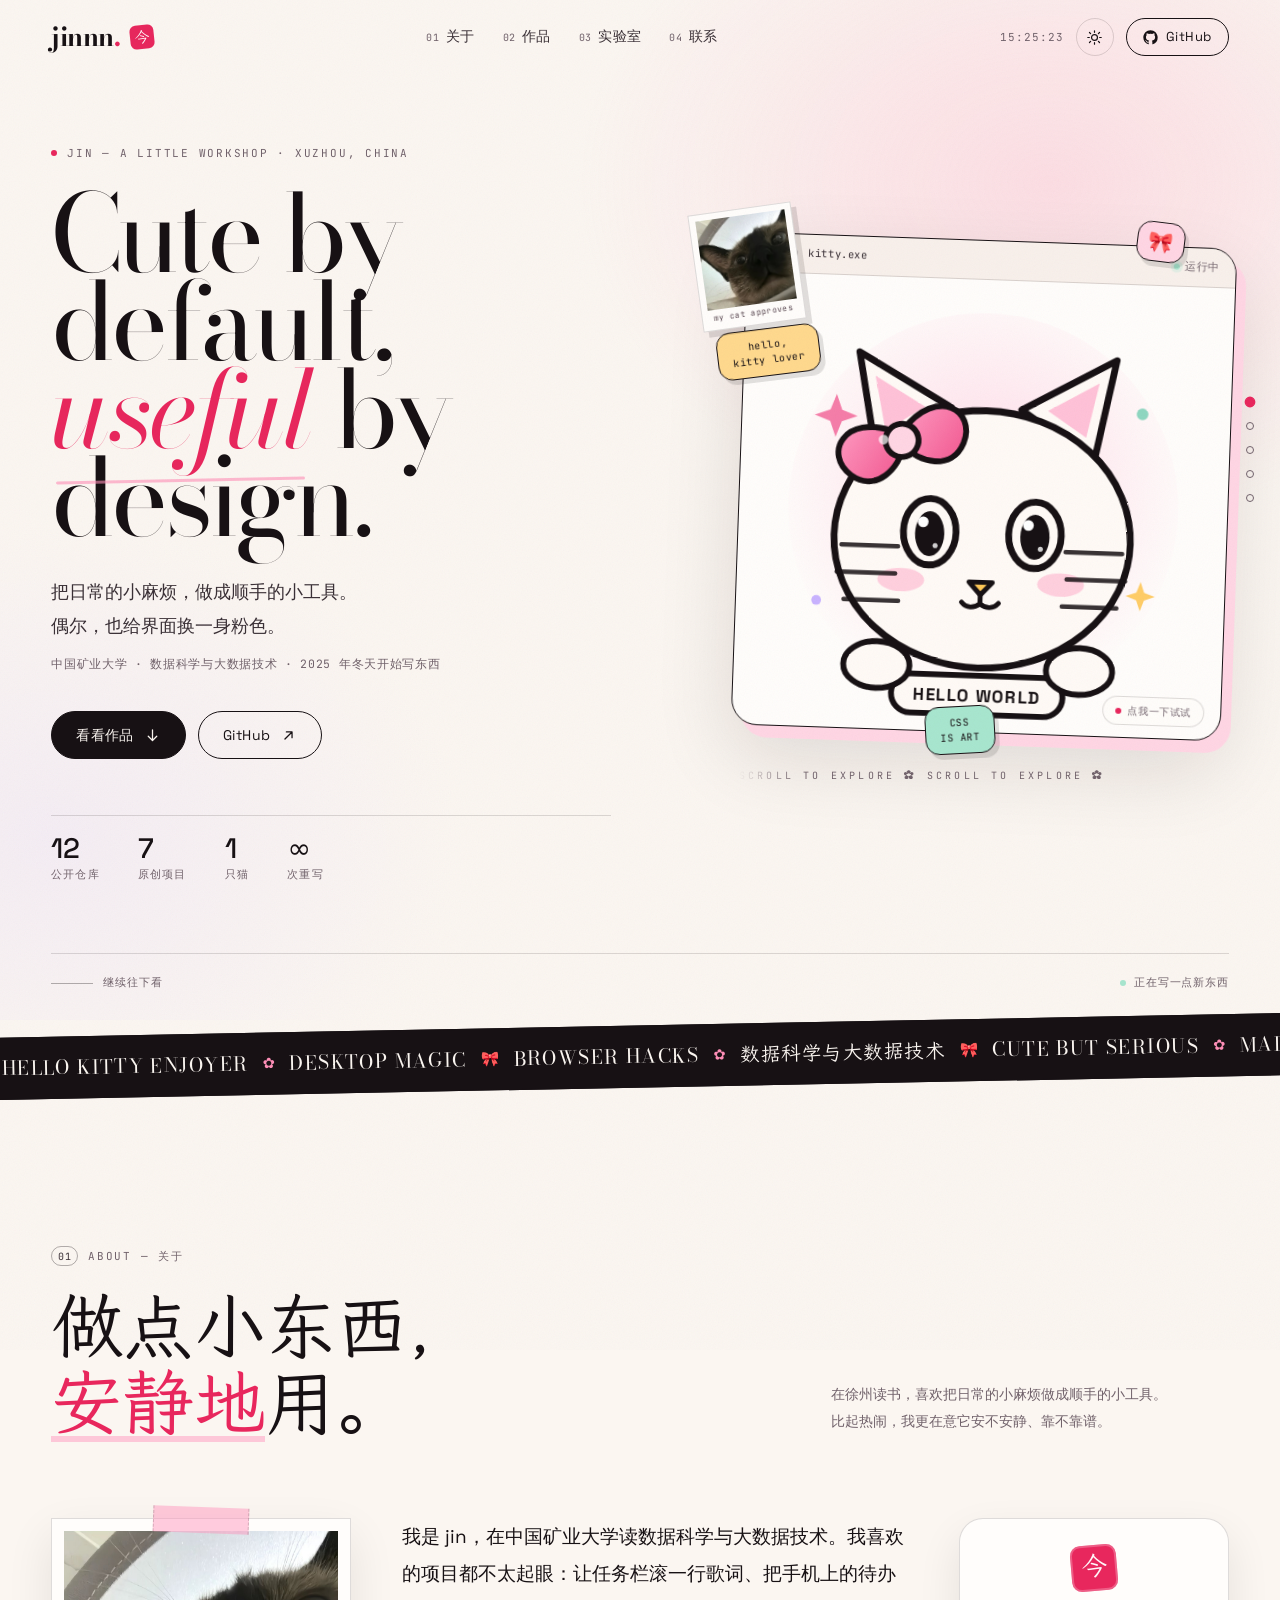
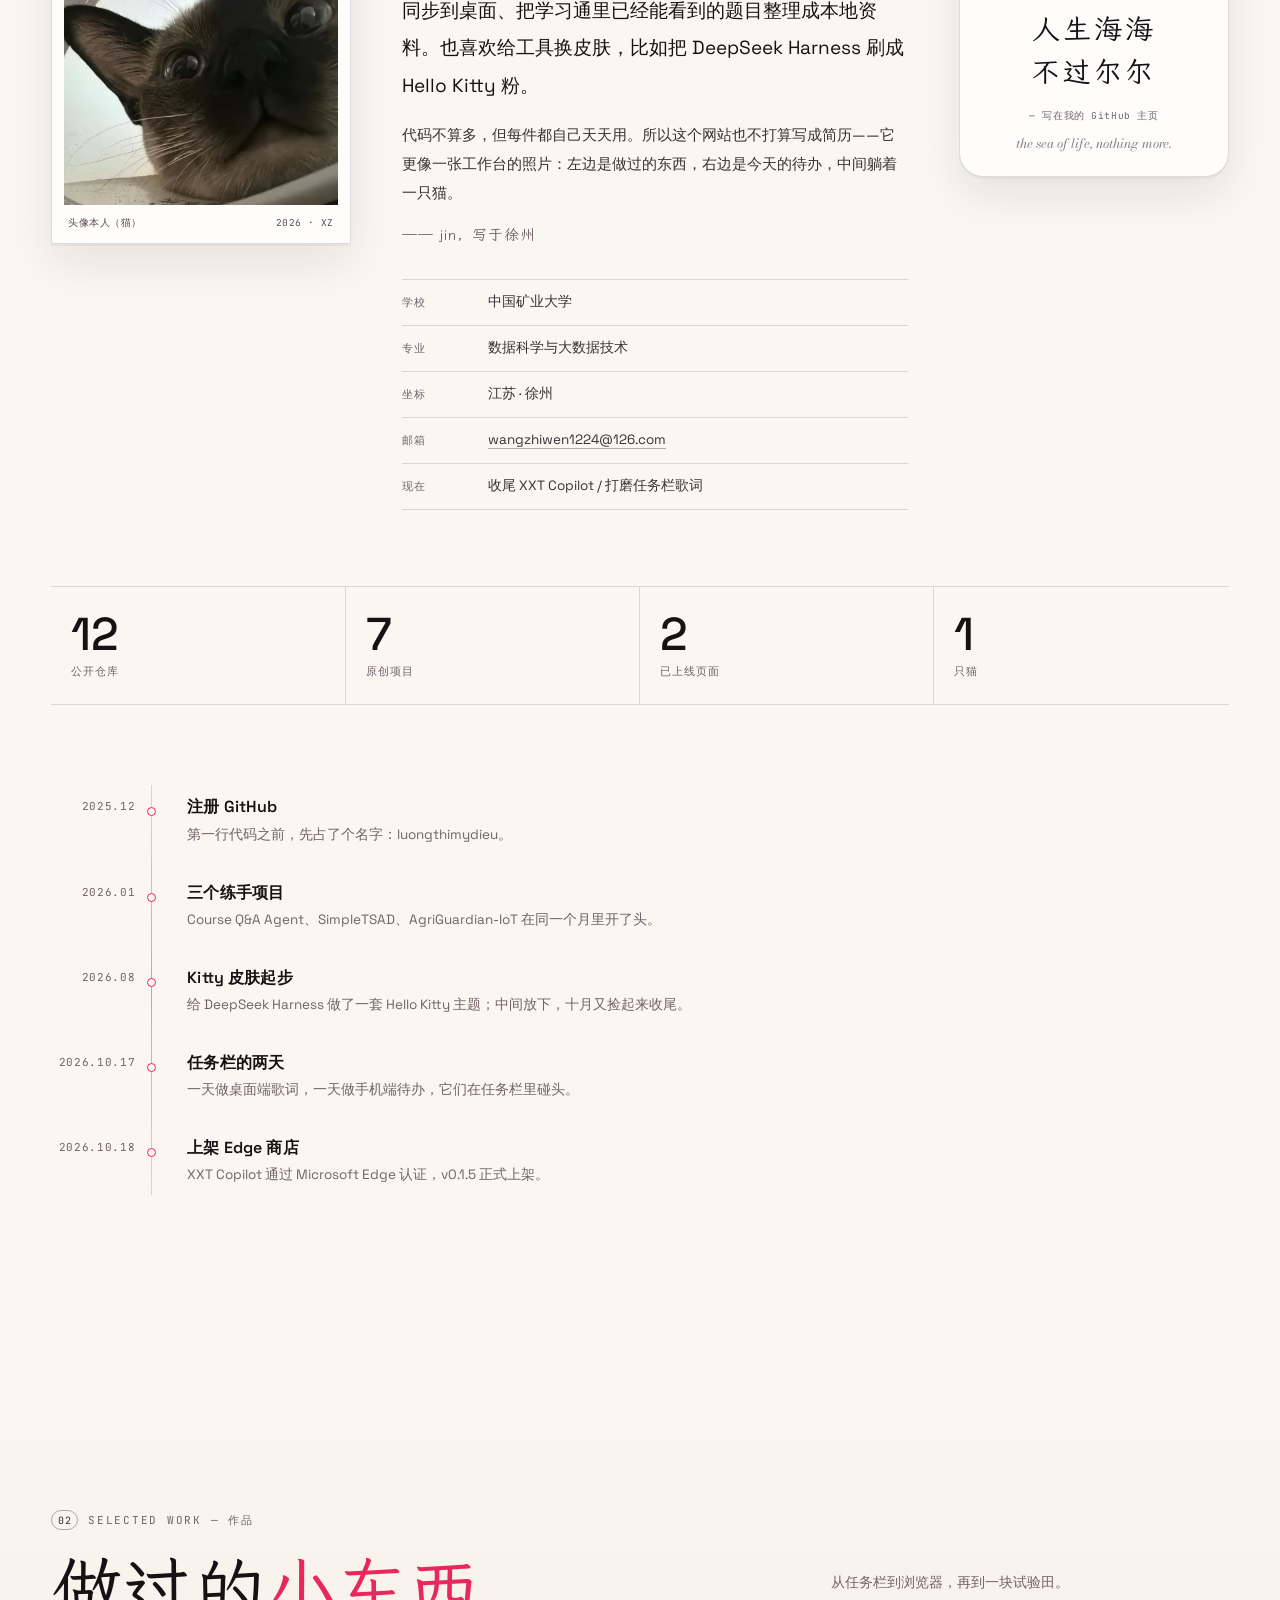
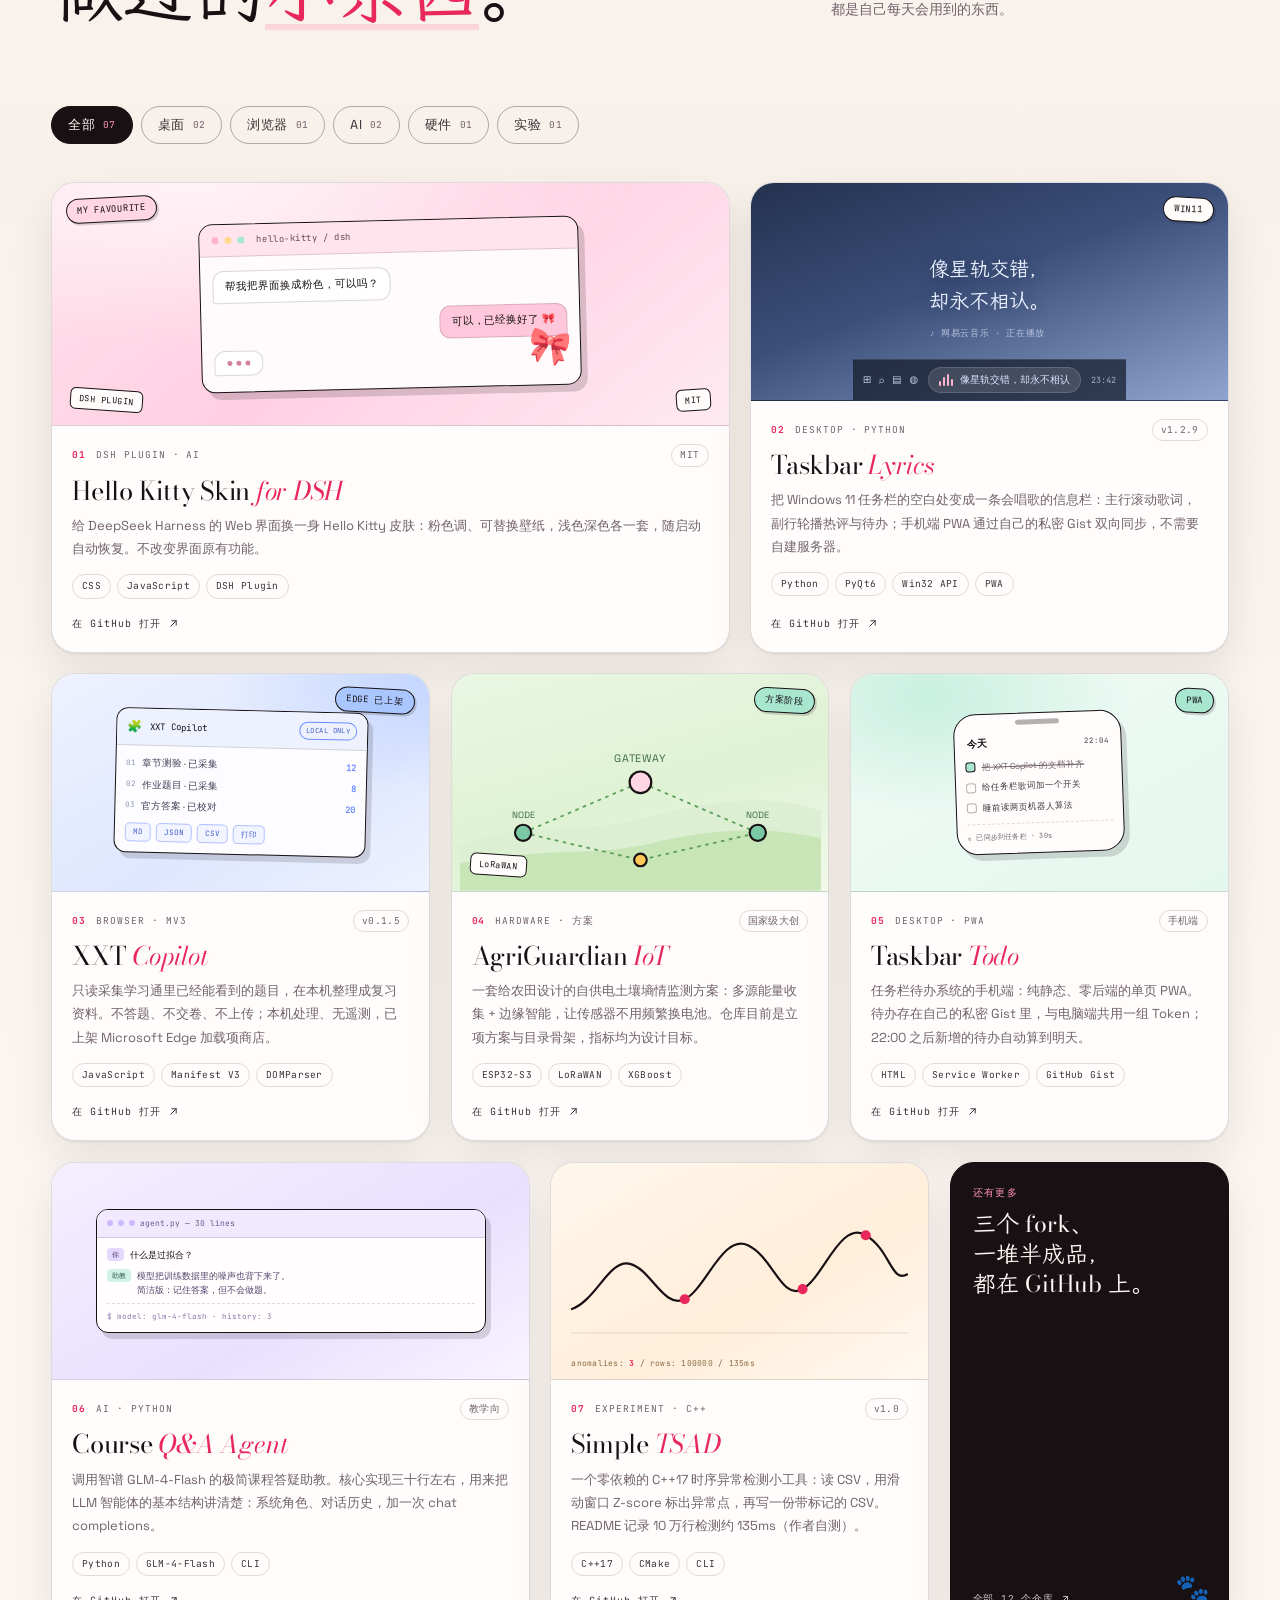
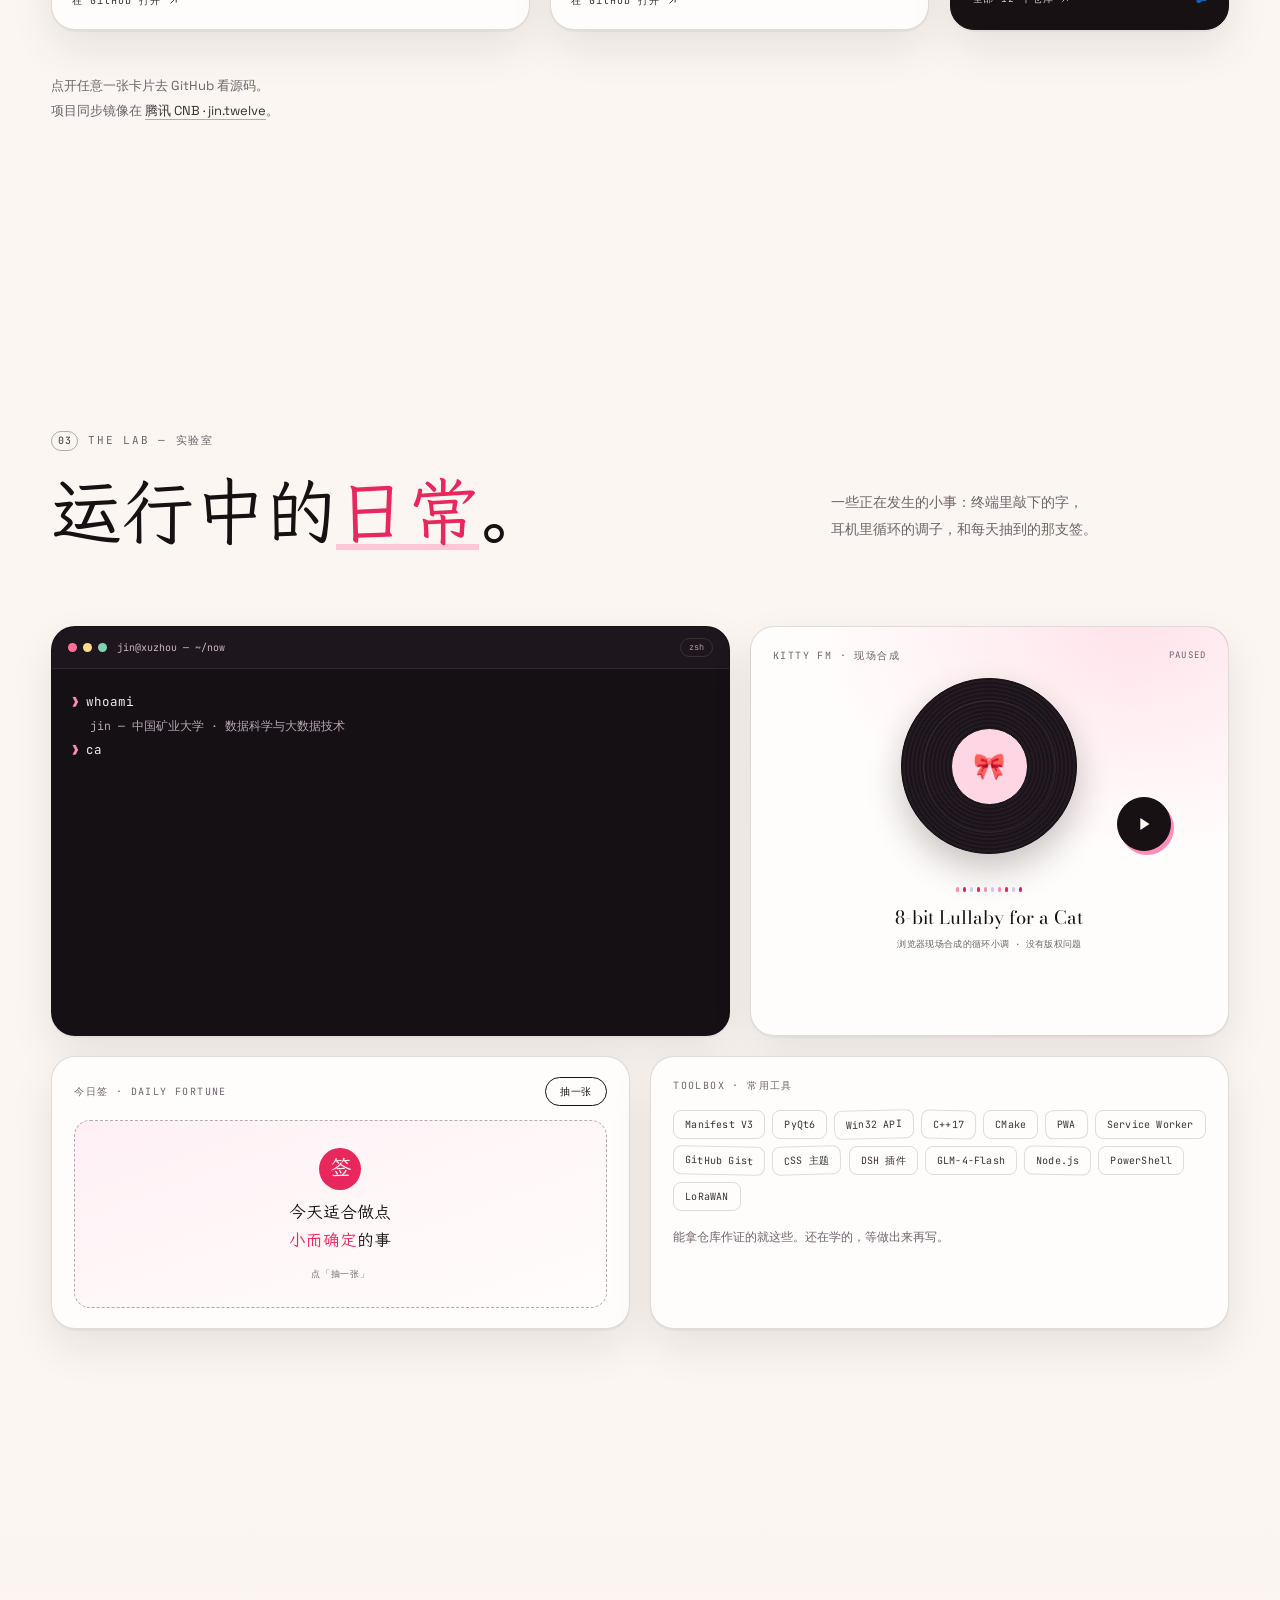
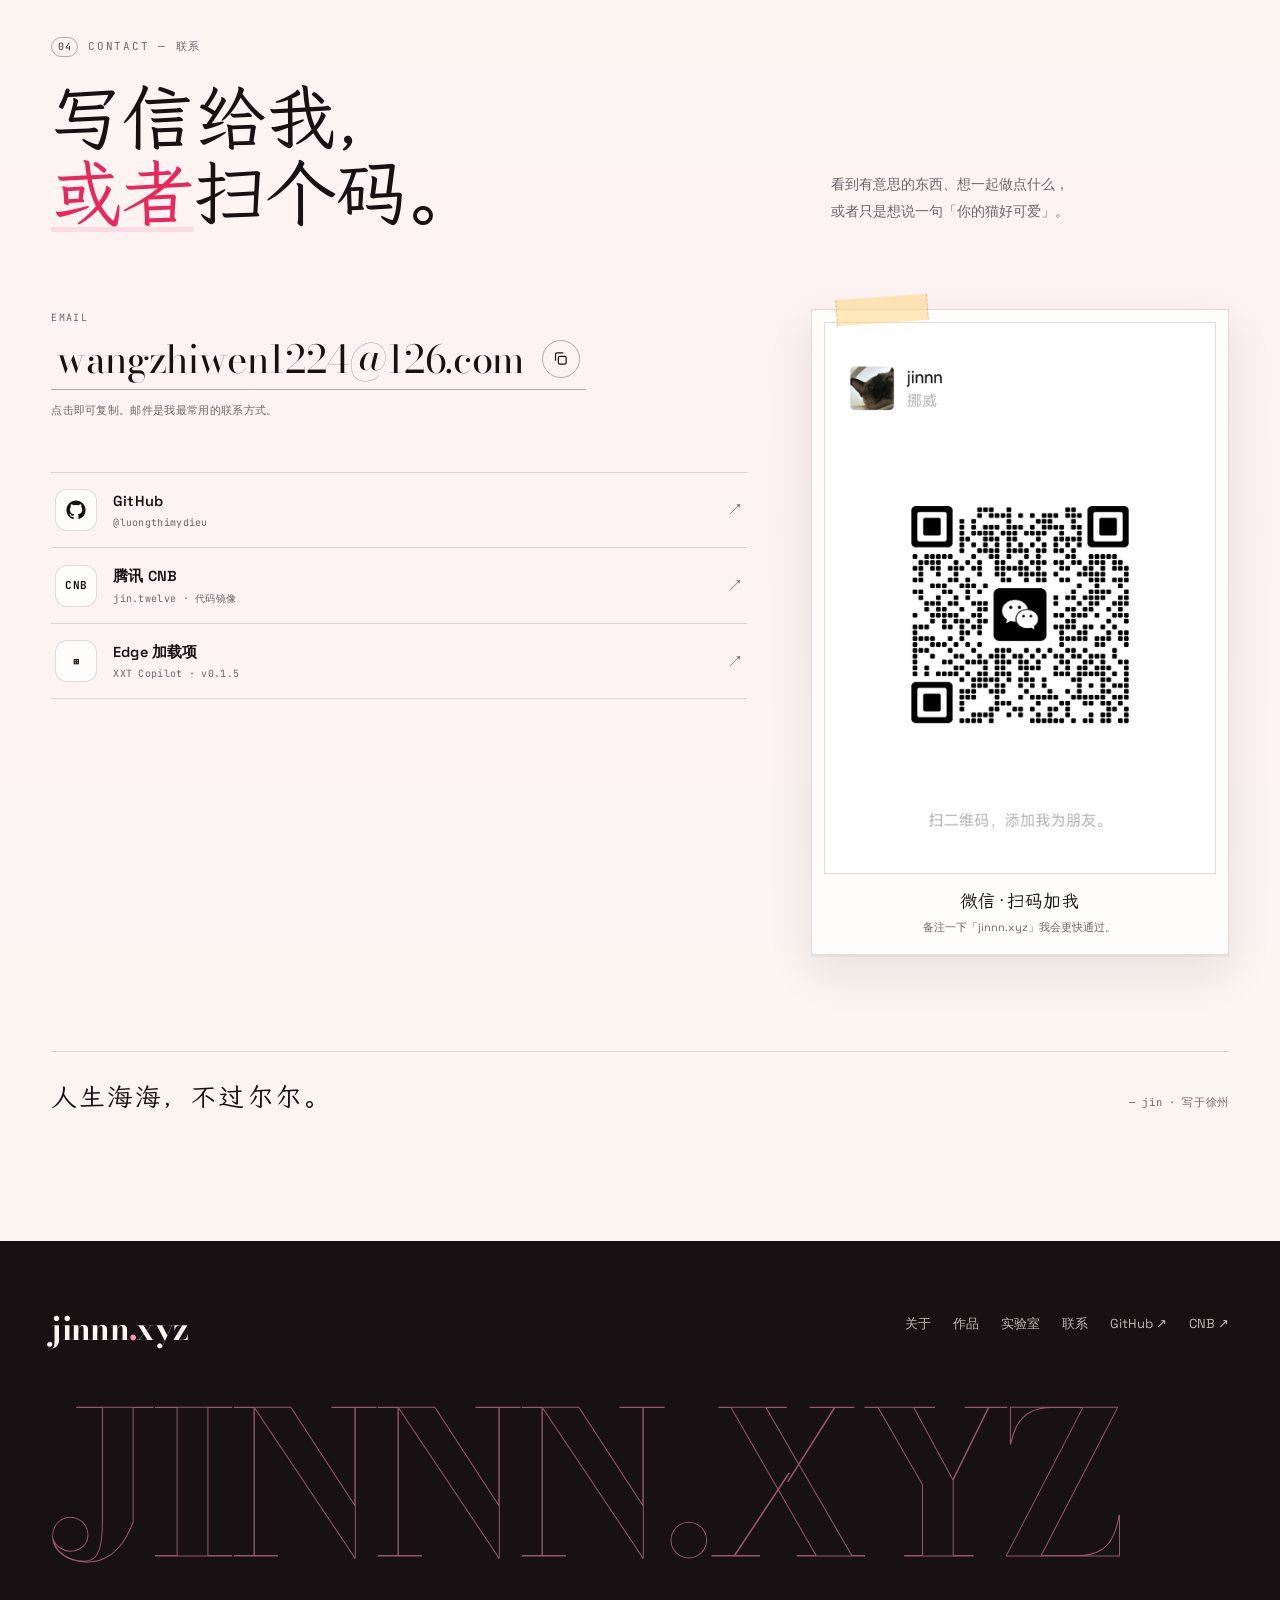
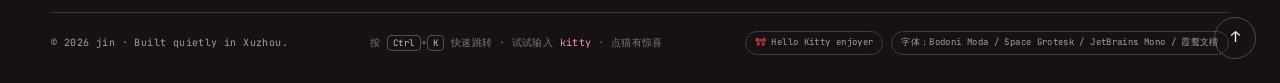
==== commit 15390158: "content: remove 少女心 sticker from hero" ====
--- a/index.html
+++ b/index.html
@@ -267,7 +267,6 @@
 
             <span class="sticker sticker--a" data-parallax="6">🎀</span>
             <span class="sticker sticker--b" data-parallax="-8">hello,<br>kitty lover</span>
-            <span class="sticker sticker--c" data-parallax="10">数据科学<br>× 少女心</span>
             <span class="sticker sticker--d" data-parallax="-5">CSS<br>IS ART</span>
             <figure class="avatar-chip" data-parallax="-4">
               <img src="assets/img/upload/avatar.jpg" alt="我的猫" width="900" height="900" loading="lazy">
--- a/assets/css/style.css
+++ b/assets/css/style.css
@@ -830,7 +830,6 @@
 }
 .sticker--a { top: -18px; right: 44px; --rot: 7deg; font-size: 20px; padding: 4px 10px; background: var(--pink-2); }
 .sticker--b { top: 88px; left: -22px; --rot: -7deg; background: var(--butter); }
-.sticker--c { bottom: 92px; right: -18px; --rot: 5deg; background: var(--paper-3); }
 .sticker--d { bottom: -20px; left: 38%; --rot: -3deg; background: var(--mint); }
 .avatar-chip {
   position: absolute;
@@ -2178,7 +2177,6 @@
   .scroll-cue__line { width: 28px; }
   .br-desk { display: none; }
   .sticker--b { left: -10px; }
-  .sticker--c { right: -6px; }
   .avatar-chip { width: 82px; top: -20px; left: -12px; }
   .mascot-card__hint { display: none; }
   .sticker--d { left: 2%; bottom: -18px; }
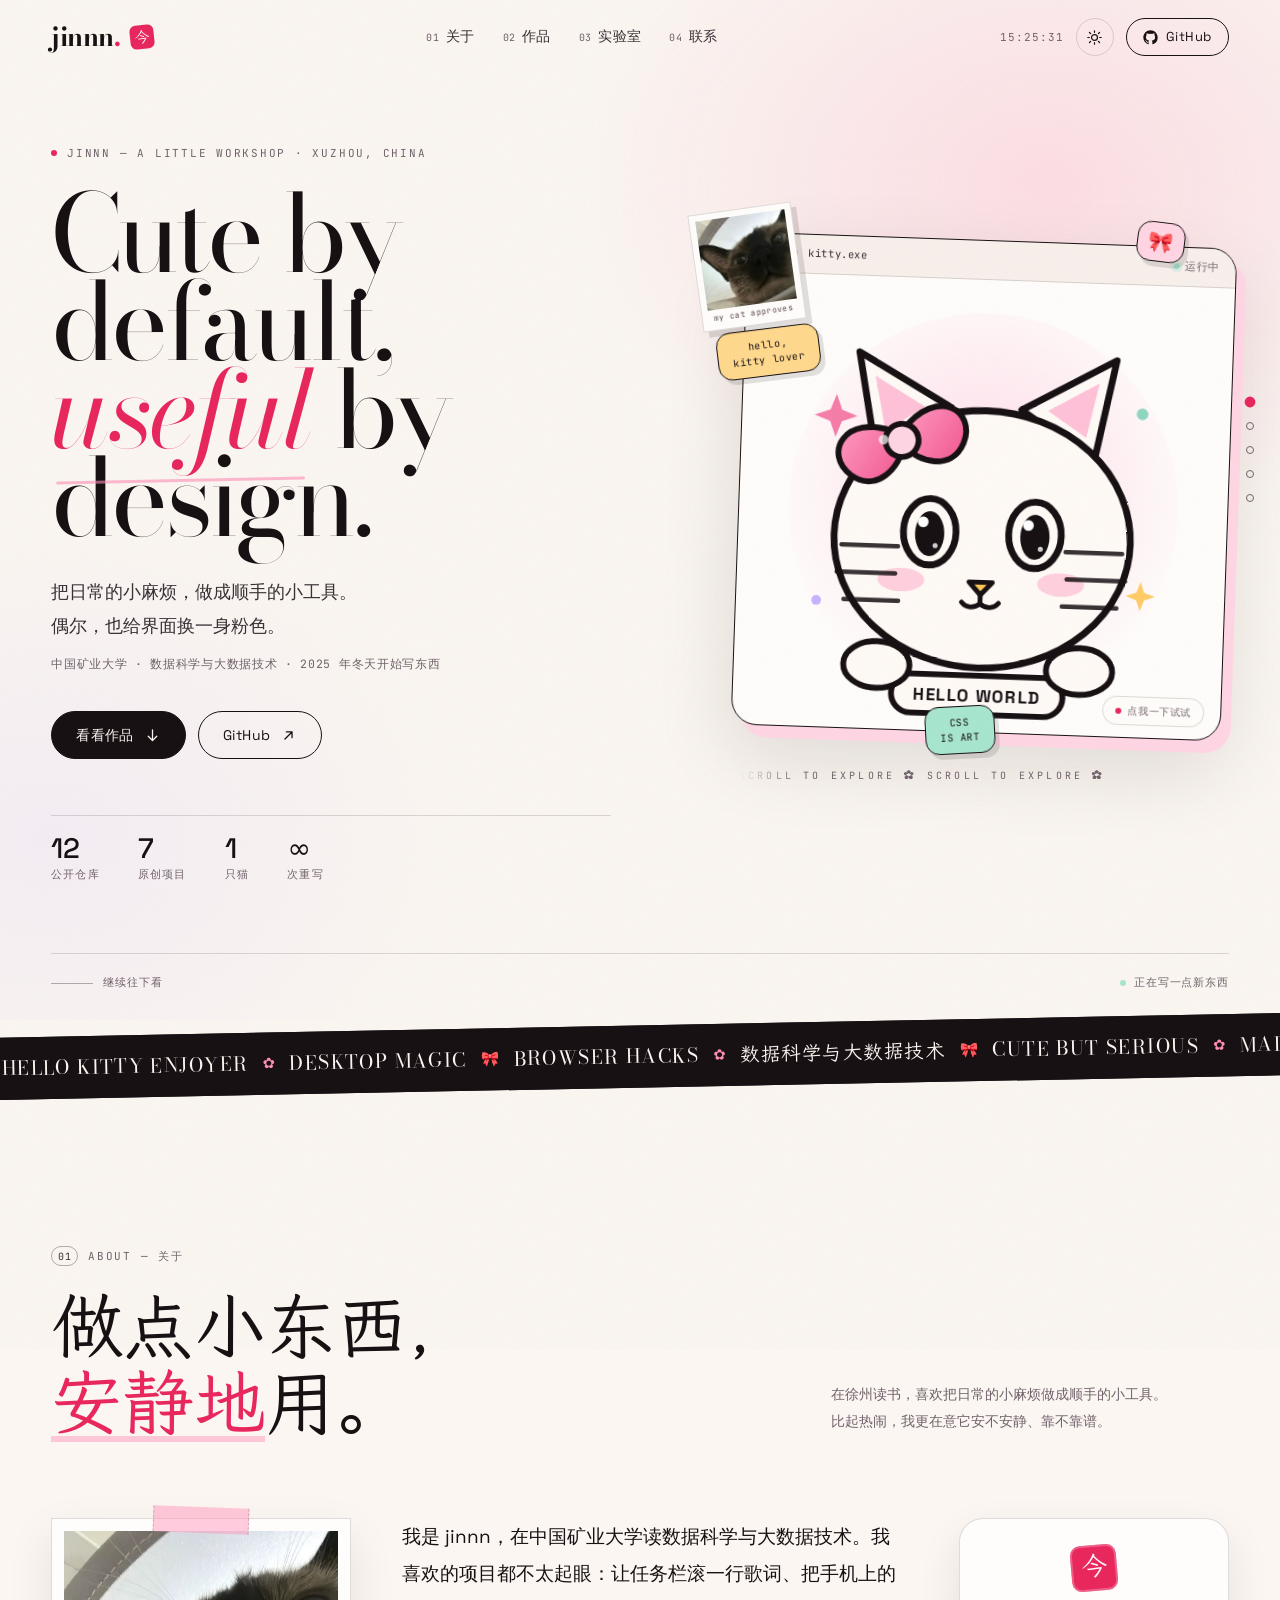
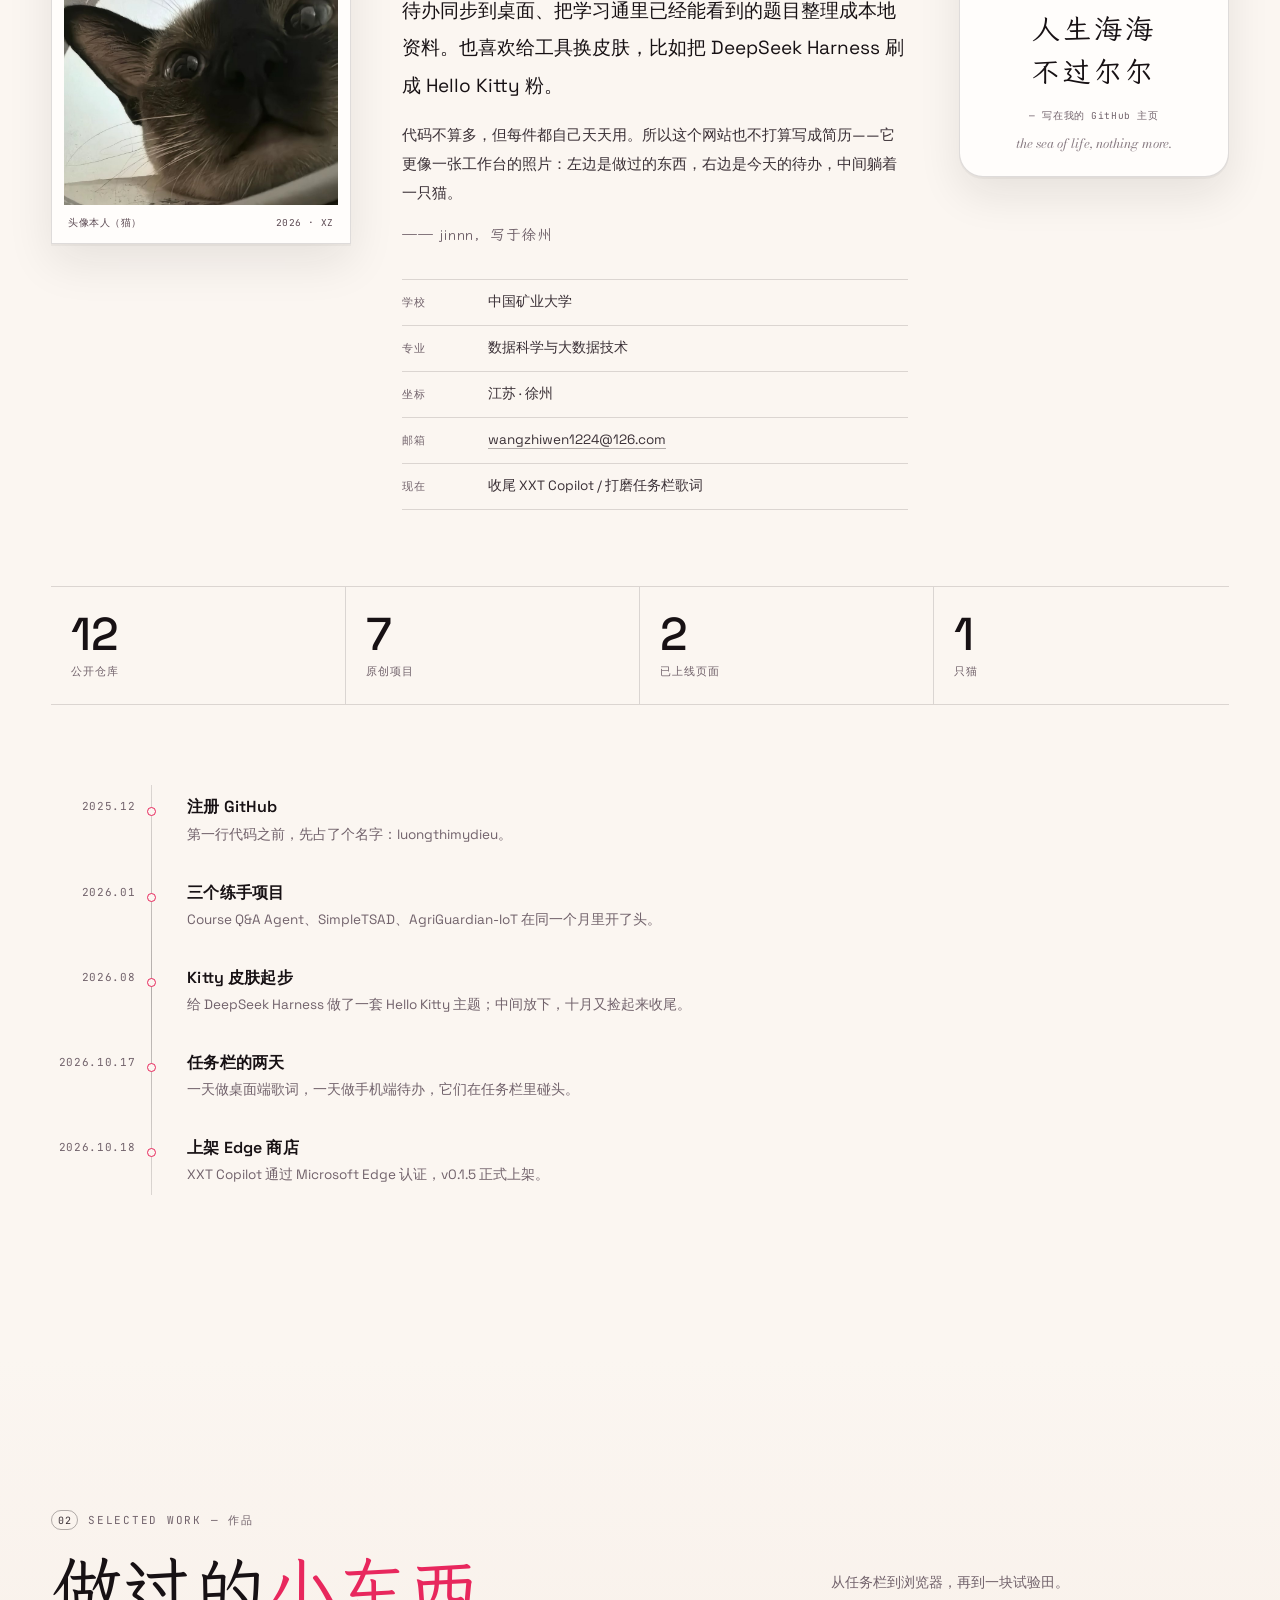
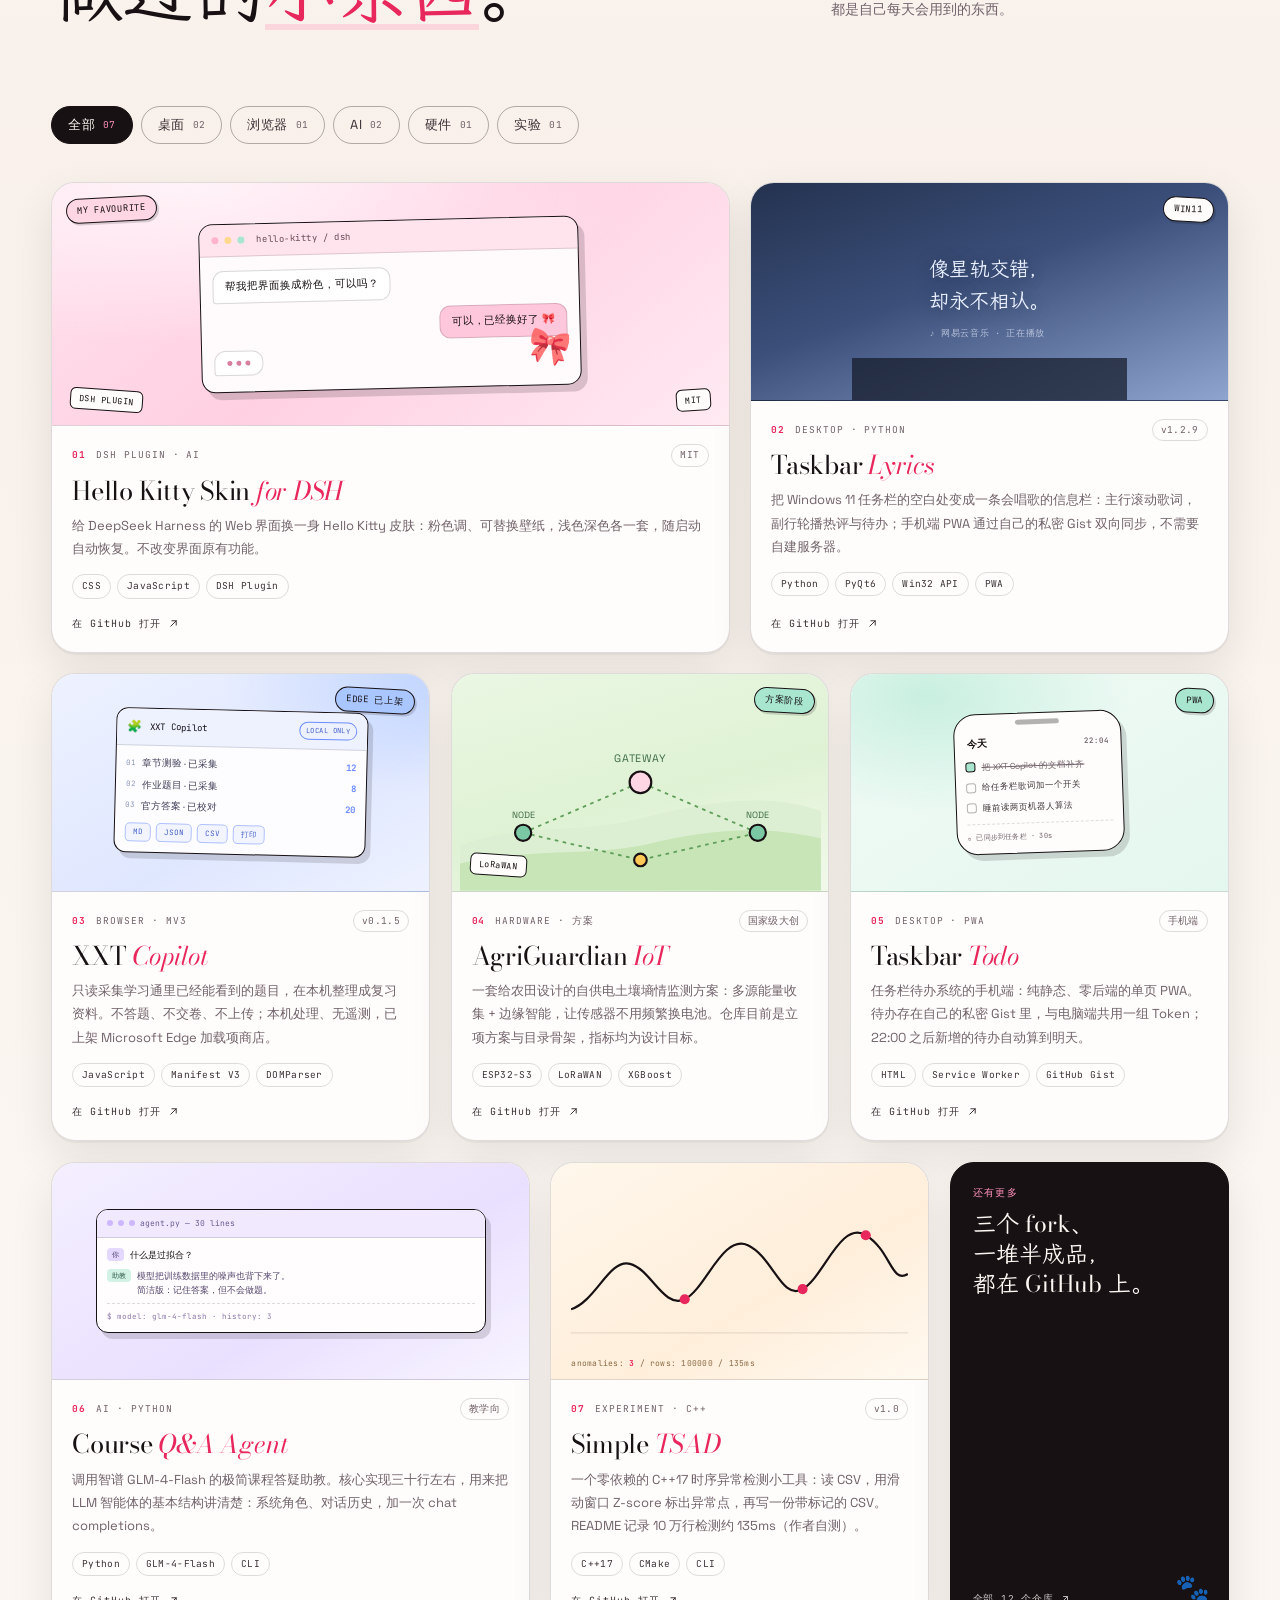
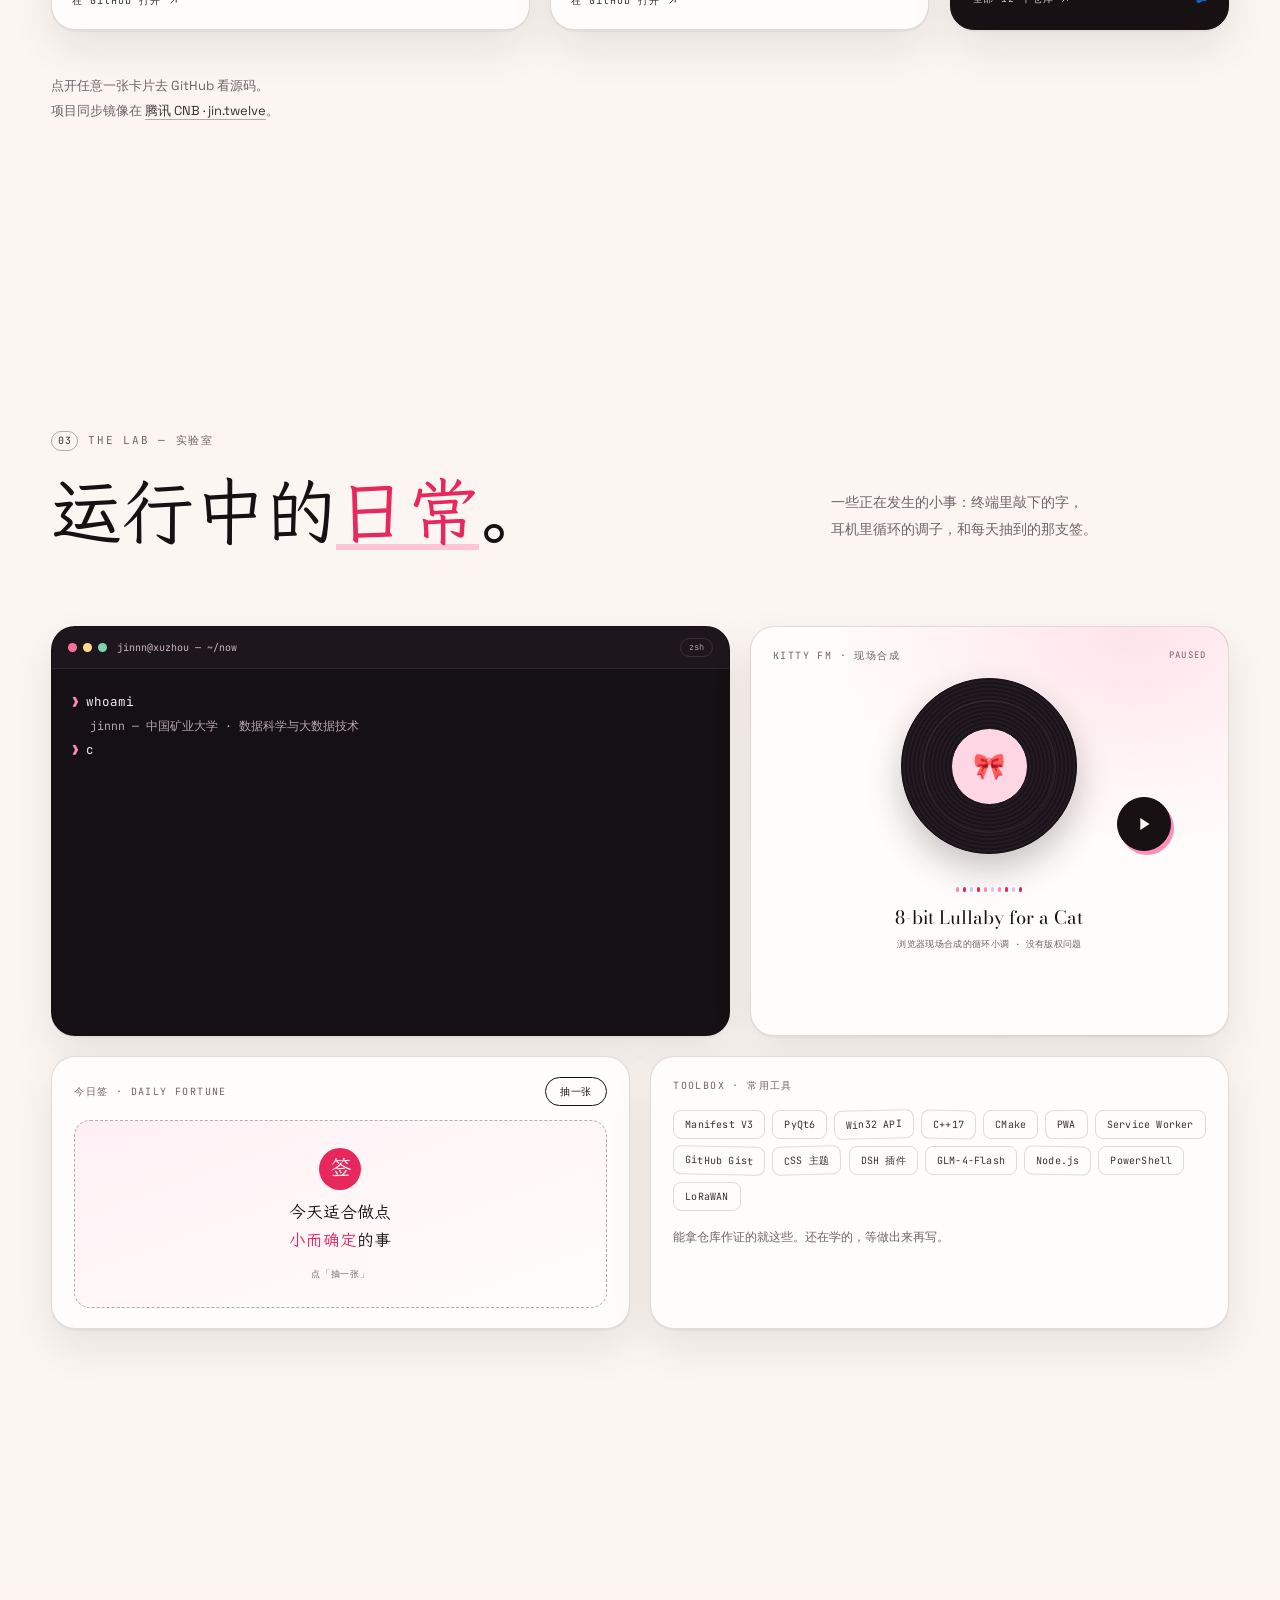
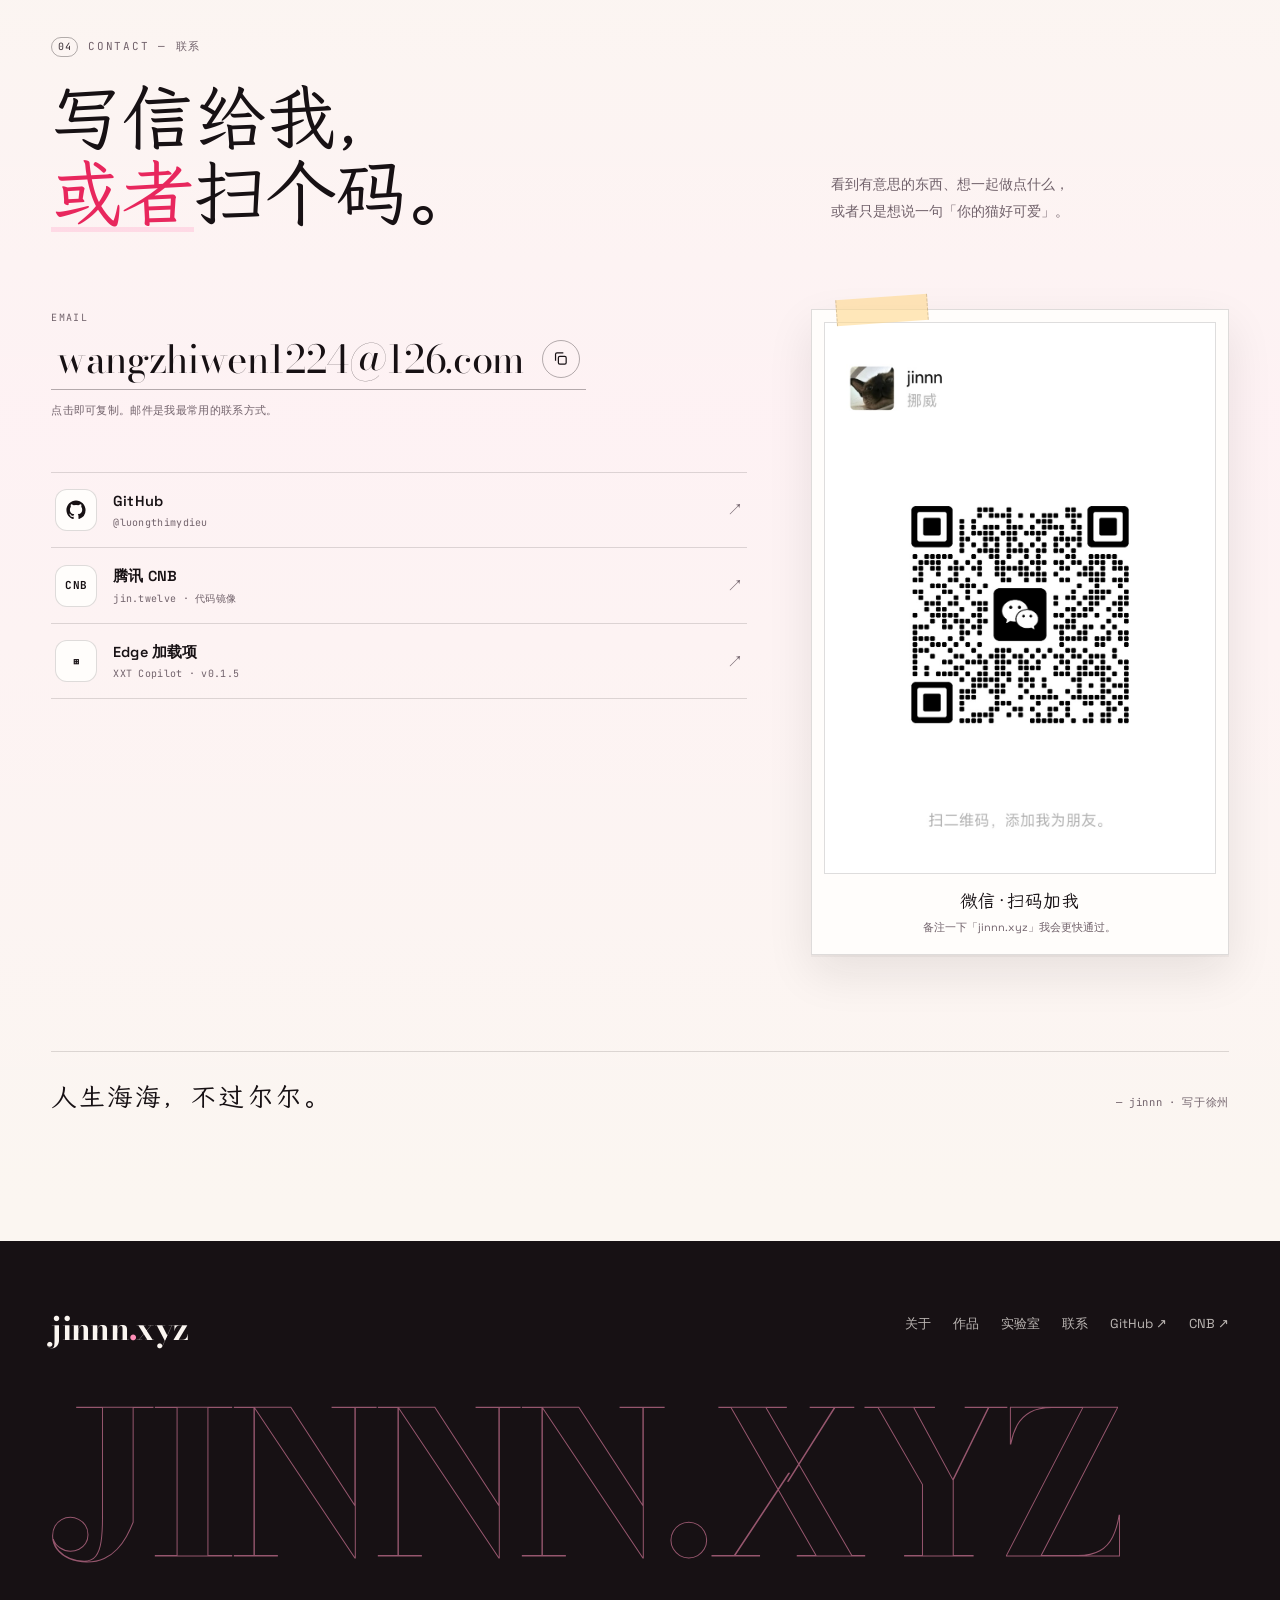
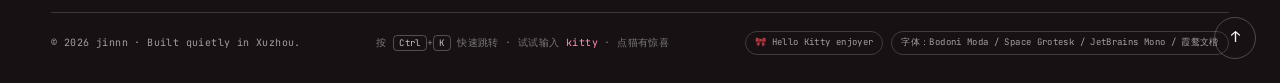
==== commit 68e24897: "content: rename site owner to jinnn" ====
--- a/index.html
+++ b/index.html
@@ -3,10 +3,10 @@
 <head>
   <meta charset="utf-8">
   <meta name="viewport" content="width=device-width, initial-scale=1, viewport-fit=cover">
-  <title>jin · jinnn.xyz — Cute by default, useful by design.</title>
-  <meta name="description" content="jin 的个人网站。中国矿业大学 · 数据科学与大数据技术。做桌面工具、浏览器扩展和一些 AI 小实验：Win11 任务栏歌词、Hello Kitty DSH 皮肤、XXT Copilot……把日常的小麻烦做成顺手的小工具。">
-  <meta name="author" content="jin">
-  <meta name="keywords" content="jin, jinnn.xyz, 个人网站, 中国矿业大学, 数据科学与大数据技术, Hello Kitty, DeepSeek Harness, Win11 任务栏歌词, XXT Copilot, 前端, Python, C++">
+  <title>jinnn — Cute by default, useful by design.</title>
+  <meta name="description" content="jinnn 的个人网站。中国矿业大学 · 数据科学与大数据技术。做桌面工具、浏览器扩展和一些 AI 小实验：Win11 任务栏歌词、Hello Kitty DSH 皮肤、XXT Copilot……把日常的小麻烦做成顺手的小工具。">
+  <meta name="author" content="jinnn">
+  <meta name="keywords" content="jinnn, jinnn.xyz, 个人网站, 中国矿业大学, 数据科学与大数据技术, Hello Kitty, DeepSeek Harness, Win11 任务栏歌词, XXT Copilot, 前端, Python, C++">
   <meta name="theme-color" content="#fbf6f1" media="(prefers-color-scheme: light)">
   <meta name="theme-color" content="#120e12" media="(prefers-color-scheme: dark)">
   <meta name="color-scheme" content="light dark">
@@ -16,14 +16,14 @@
   <meta property="og:type" content="website">
   <meta property="og:site_name" content="jinnn.xyz">
   <meta property="og:url" content="https://jinnn.xyz/">
-  <meta property="og:title" content="jin · Cute by default, useful by design.">
+  <meta property="og:title" content="jinnn — Cute by default, useful by design.">
   <meta property="og:description" content="把日常的小麻烦，做成顺手的小工具。中国矿业大学 · 数据科学与大数据技术。">
   <meta property="og:image" content="https://jinnn.xyz/assets/img/og-cover.png">
   <meta property="og:image:width" content="1200">
   <meta property="og:image:height" content="630">
   <meta property="og:locale" content="zh_CN">
   <meta name="twitter:card" content="summary_large_image">
-  <meta name="twitter:title" content="jin · Cute by default, useful by design.">
+  <meta name="twitter:title" content="jinnn — Cute by default, useful by design.">
   <meta name="twitter:description" content="把日常的小麻烦，做成顺手的小工具。jinnn.xyz">
   <meta name="twitter:image" content="https://jinnn.xyz/assets/img/og-cover.png">
 
@@ -46,7 +46,7 @@
   {
     "@context": "https://schema.org",
     "@type": "Person",
-    "name": "jin",
+    "name": "jinnn",
     "alternateName": "luongthimydieu",
     "url": "https://jinnn.xyz/",
     "image": "https://jinnn.xyz/assets/img/upload/avatar.jpg",
@@ -154,7 +154,7 @@
         <div class="hero__copy">
           <p class="kicker" data-reveal>
             <span class="kicker__dot"></span>
-            JIN — A LITTLE WORKSHOP · XUZHOU, CHINA
+            JINNN — A LITTLE WORKSHOP · XUZHOU, CHINA
           </p>
           <h1 class="hero__title" id="heroTitle" data-reveal>
             <span class="hero__line">Cute by</span>
@@ -324,9 +324,9 @@
           </figure>
 
           <div class="about-copy" data-reveal>
-            <p class="about-copy__lead">我是 jin，在中国矿业大学读数据科学与大数据技术。我喜欢的项目都不太起眼：让任务栏滚一行歌词、把手机上的待办同步到桌面、把学习通里已经能看到的题目整理成本地资料。也喜欢给工具换皮肤，比如把 DeepSeek Harness 刷成 Hello Kitty 粉。</p>
+            <p class="about-copy__lead">我是 jinnn，在中国矿业大学读数据科学与大数据技术。我喜欢的项目都不太起眼：让任务栏滚一行歌词、把手机上的待办同步到桌面、把学习通里已经能看到的题目整理成本地资料。也喜欢给工具换皮肤，比如把 DeepSeek Harness 刷成 Hello Kitty 粉。</p>
             <p>代码不算多，但每件都自己天天用。所以这个网站也不打算写成简历——它更像一张工作台的照片：左边是做过的东西，右边是今天的待办，中间躺着一只猫。</p>
-            <p class="about-copy__sign">—— jin，写于徐州</p>
+            <p class="about-copy__sign">—— jinnn，写于徐州</p>
             <ul class="facts">
               <li><span class="facts__k">学校</span><span class="facts__v">中国矿业大学</span></li>
               <li><span class="facts__k">专业</span><span class="facts__v">数据科学与大数据技术</span></li>
@@ -620,12 +620,12 @@
           <div class="terminal reveal" id="terminal" aria-label="我的近况终端">
             <div class="terminal__bar">
               <span class="terminal__dots"><i></i><i></i><i></i></span>
-              <span class="terminal__title">jin@xuzhou — ~/now</span>
+              <span class="terminal__title">jinnn@xuzhou — ~/now</span>
               <span class="terminal__badge">zsh</span>
             </div>
             <div class="terminal__body" id="terminalBody" aria-live="polite">
               <p class="terminal__line" data-line="cmd" data-text="whoami">whoami</p>
-              <p class="terminal__line" data-line="out" data-text="jin — 中国矿业大学 · 数据科学与大数据技术">jin — 中国矿业大学 · 数据科学与大数据技术</p>
+              <p class="terminal__line" data-line="out" data-text="jinnn — 中国矿业大学 · 数据科学与大数据技术">jinnn — 中国矿业大学 · 数据科学与大数据技术</p>
               <p class="terminal__line" data-line="cmd" data-text="cat now.txt">cat now.txt</p>
               <p class="terminal__line" data-line="out" data-text="正在收尾 XXT Copilot v0.1.5">正在收尾 XXT Copilot v0.1.5</p>
               <p class="terminal__line" data-line="out" data-text="正在给任务栏歌词打补丁">正在给任务栏歌词打补丁</p>
@@ -749,7 +749,7 @@
 
         <div class="contact-sign" data-reveal>
           <p>人生海海，不过尔尔。</p>
-          <span>— jin · 写于徐州</span>
+          <span>— jinnn · 写于徐州</span>
         </div>
       </div>
     </section>
@@ -770,7 +770,7 @@
       <div class="site-footer__word" aria-hidden="true">JINNN.XYZ</div>
 
       <div class="site-footer__bottom">
-        <p>© <span id="year">2026</span> jin · Built quietly in Xuzhou.</p>
+        <p>© <span id="year">2026</span> jinnn · Built quietly in Xuzhou.</p>
         <p class="site-footer__hint">按 <kbd>Ctrl</kbd>+<kbd>K</kbd> 快速跳转 · 试试输入 <code>kitty</code> · 点猫有惊喜</p>
         <div class="site-footer__meta">
           <span class="footer-badge">🎀 Hello Kitty enjoyer</span>
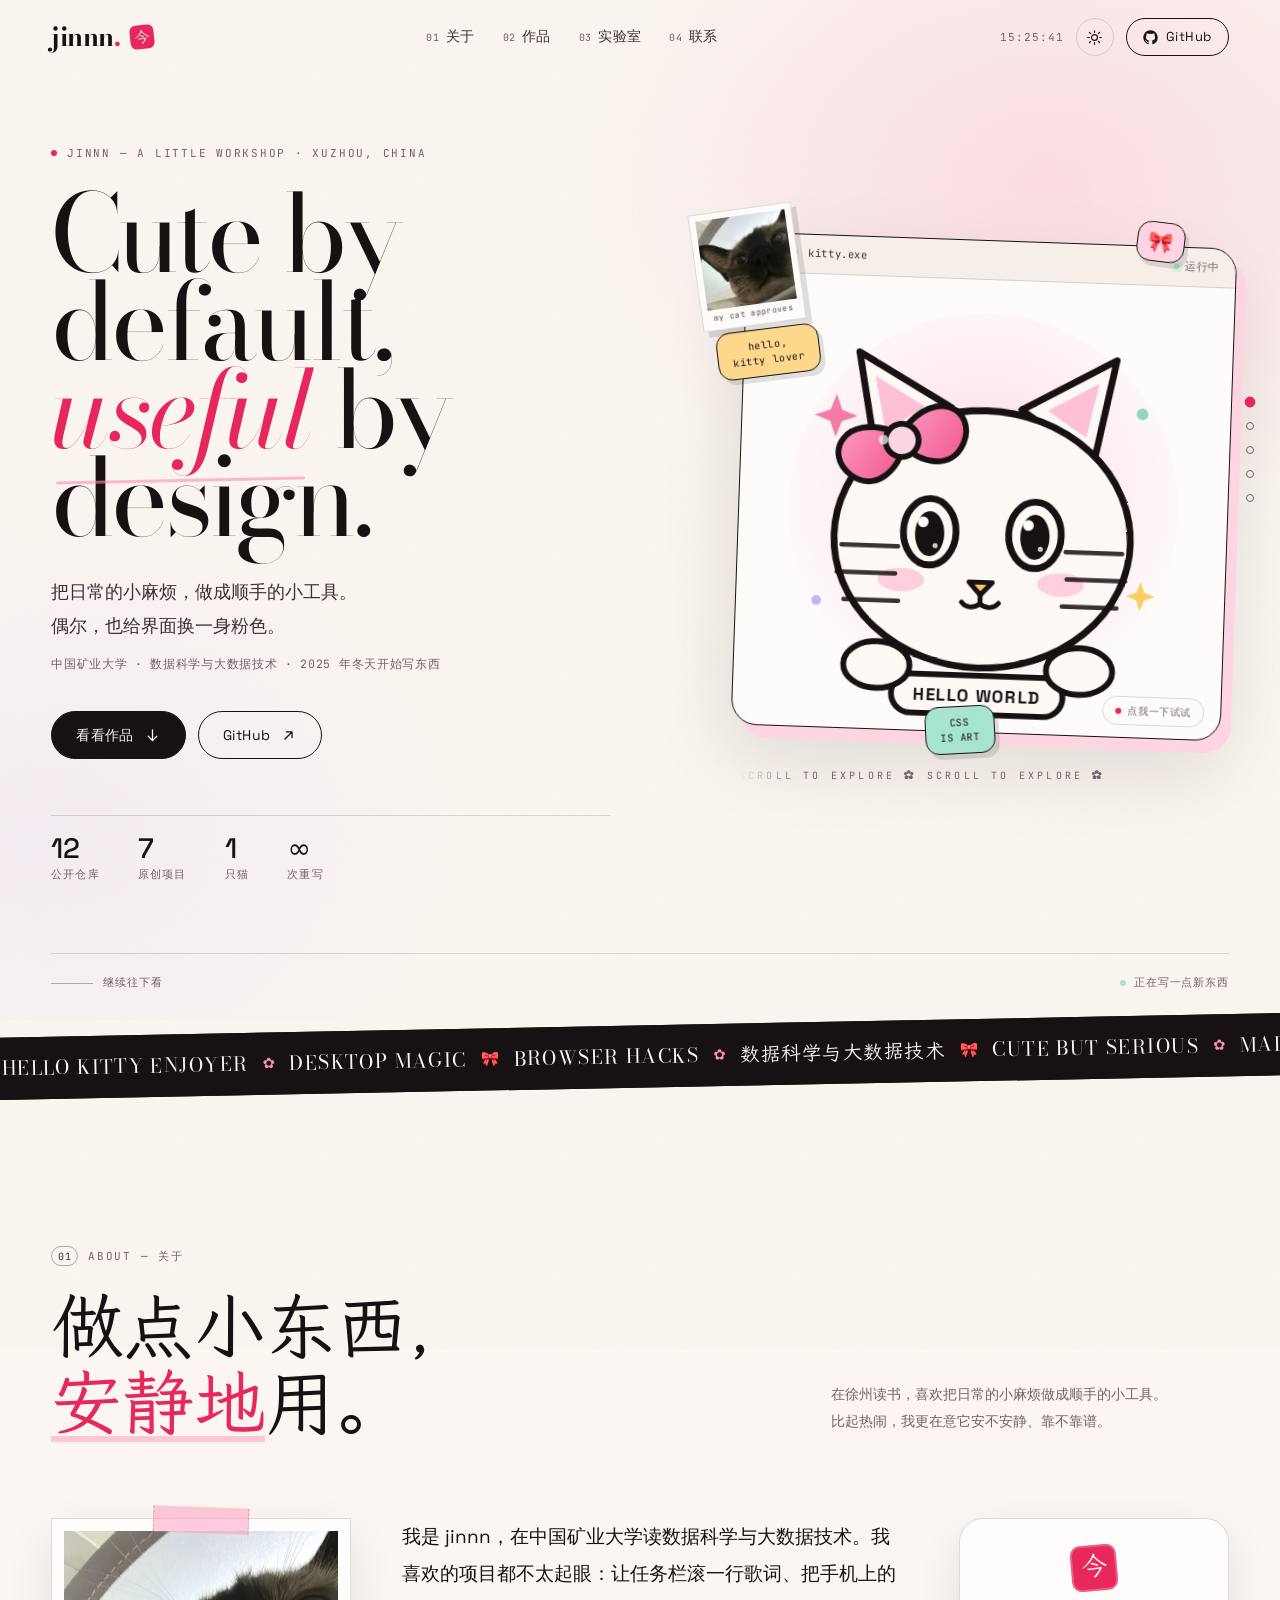
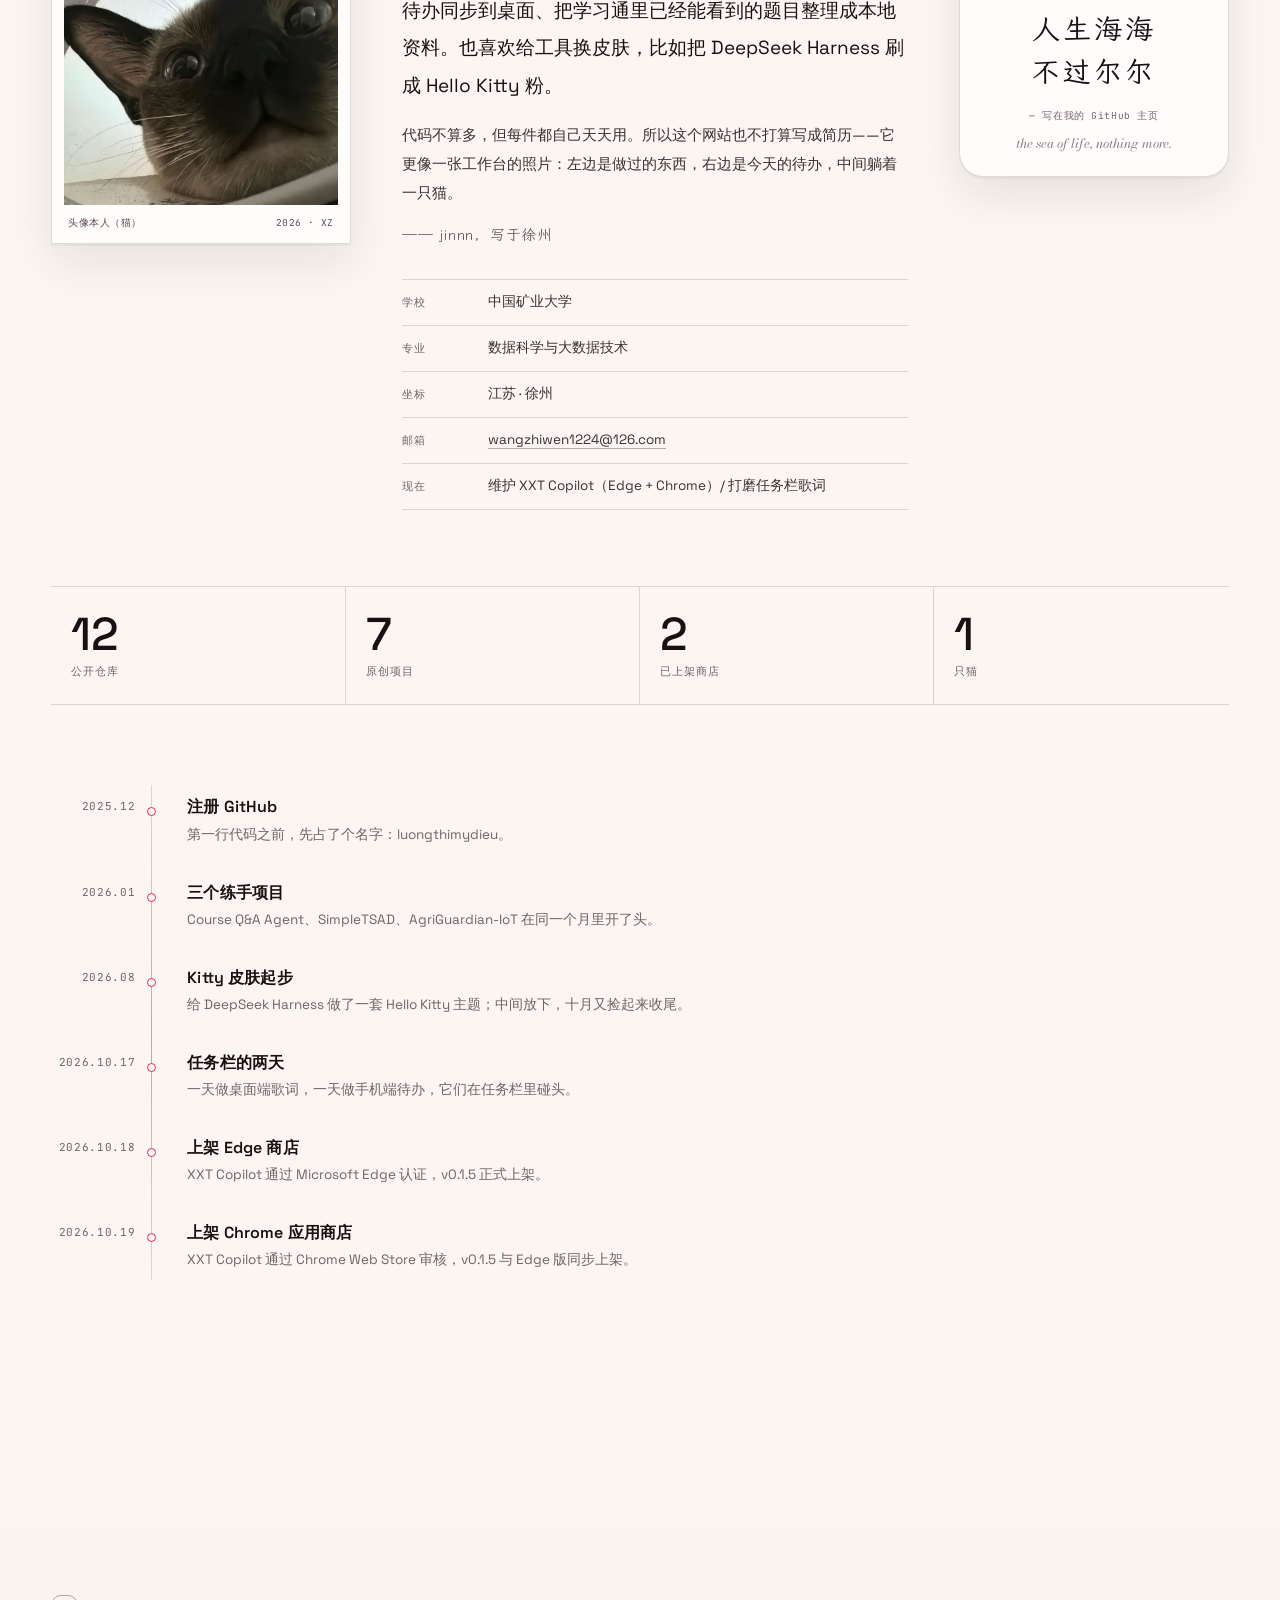
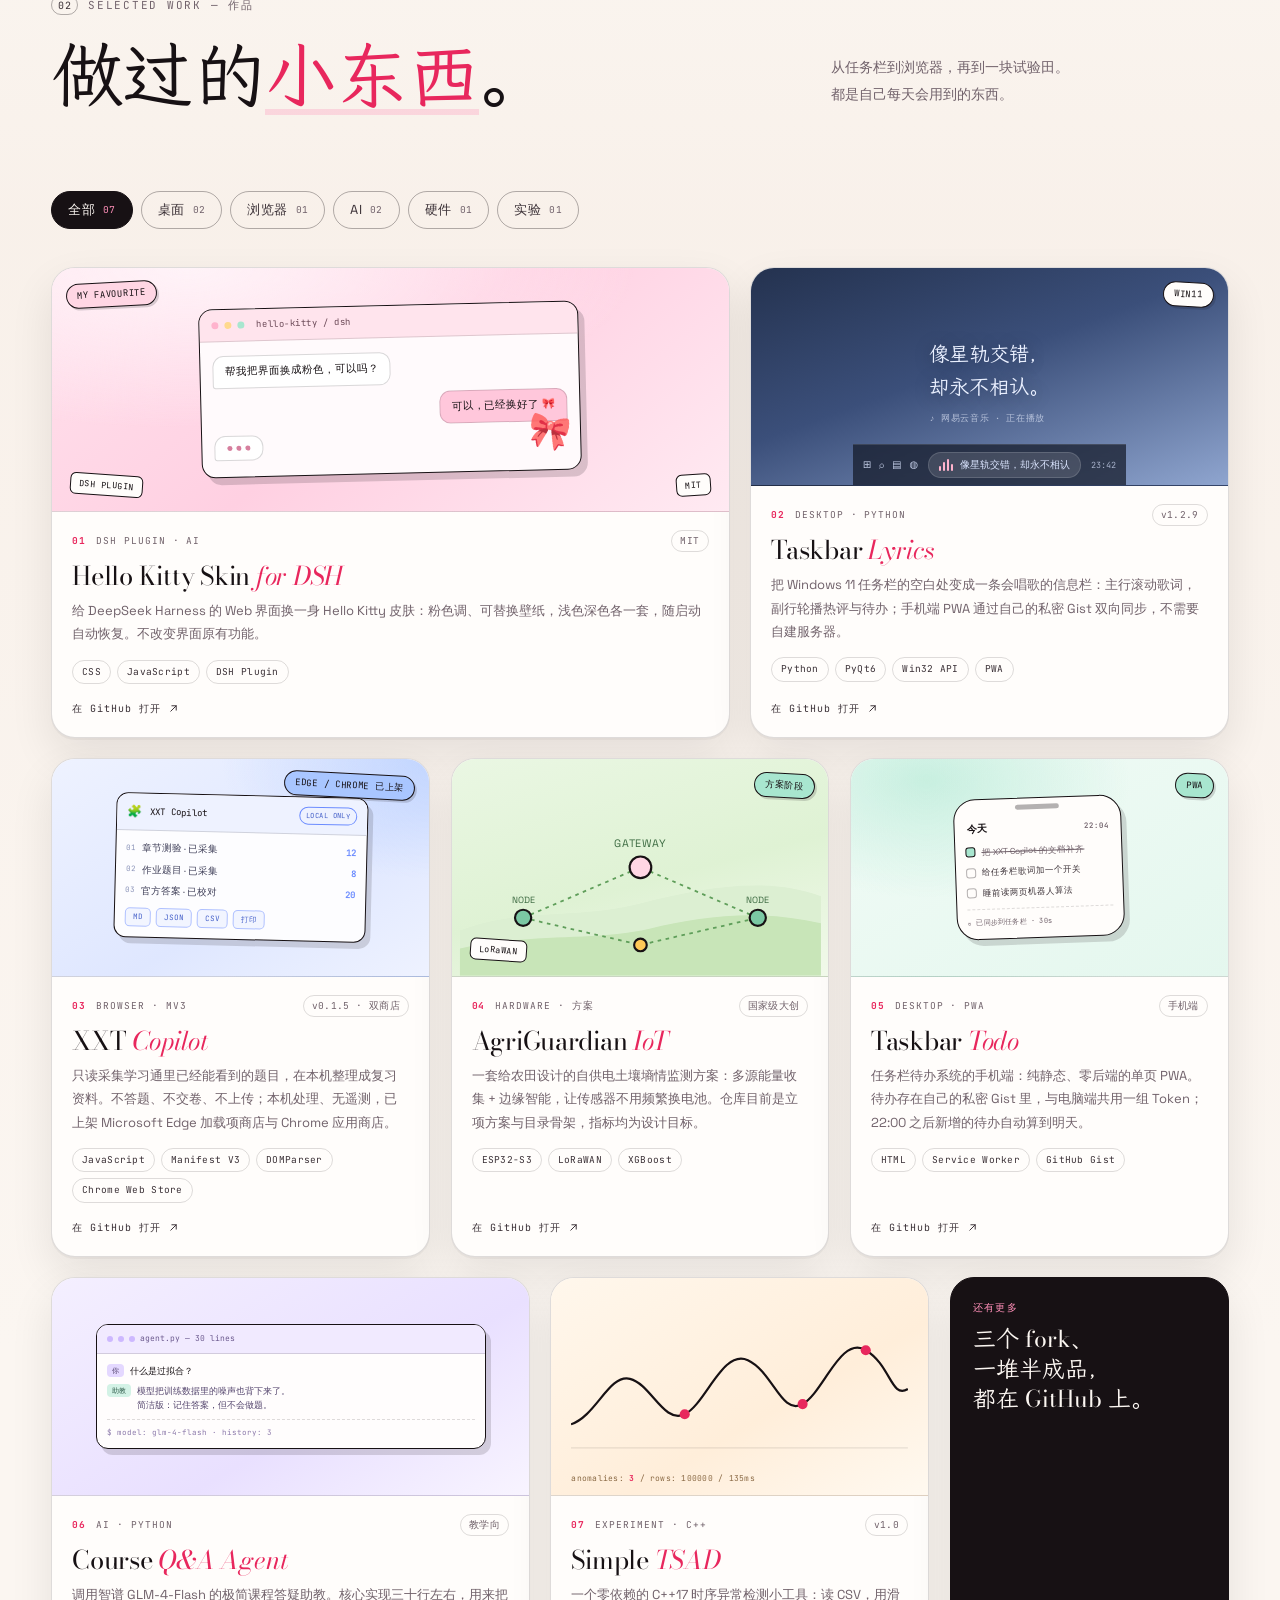
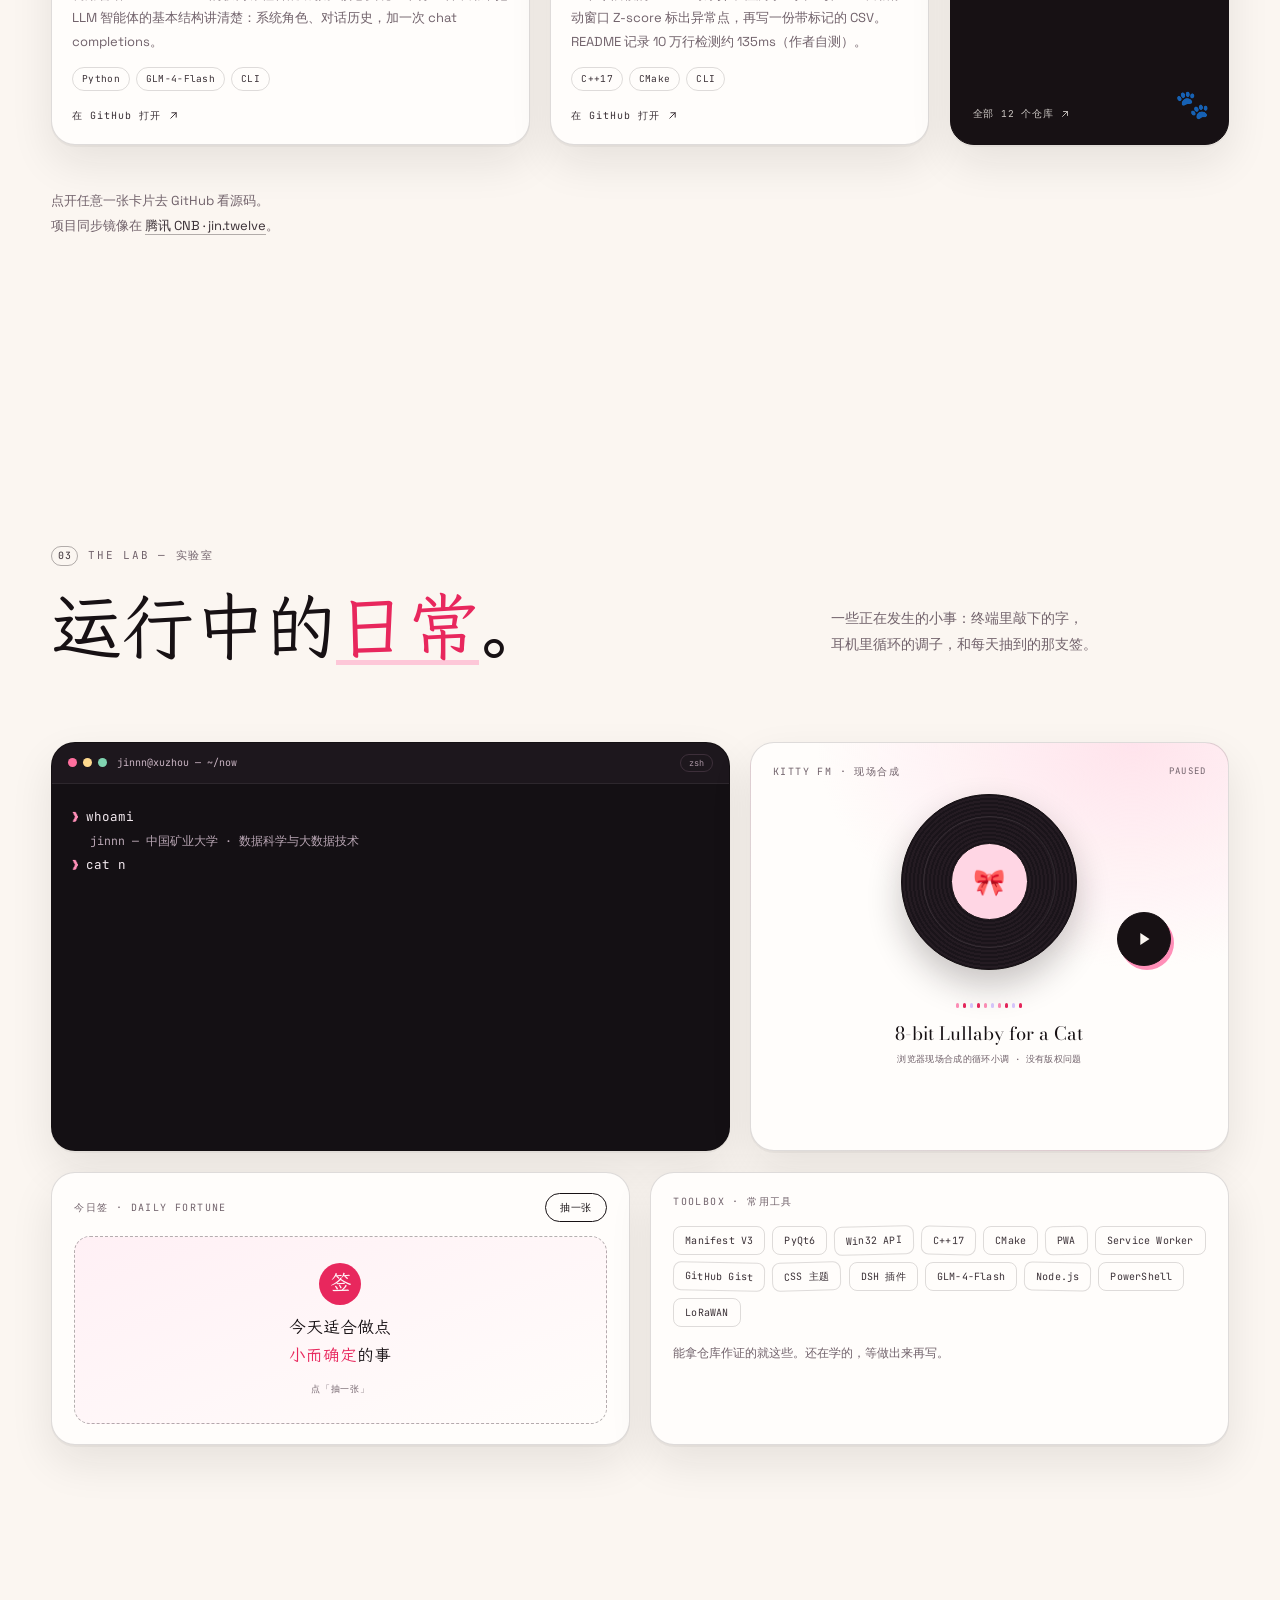
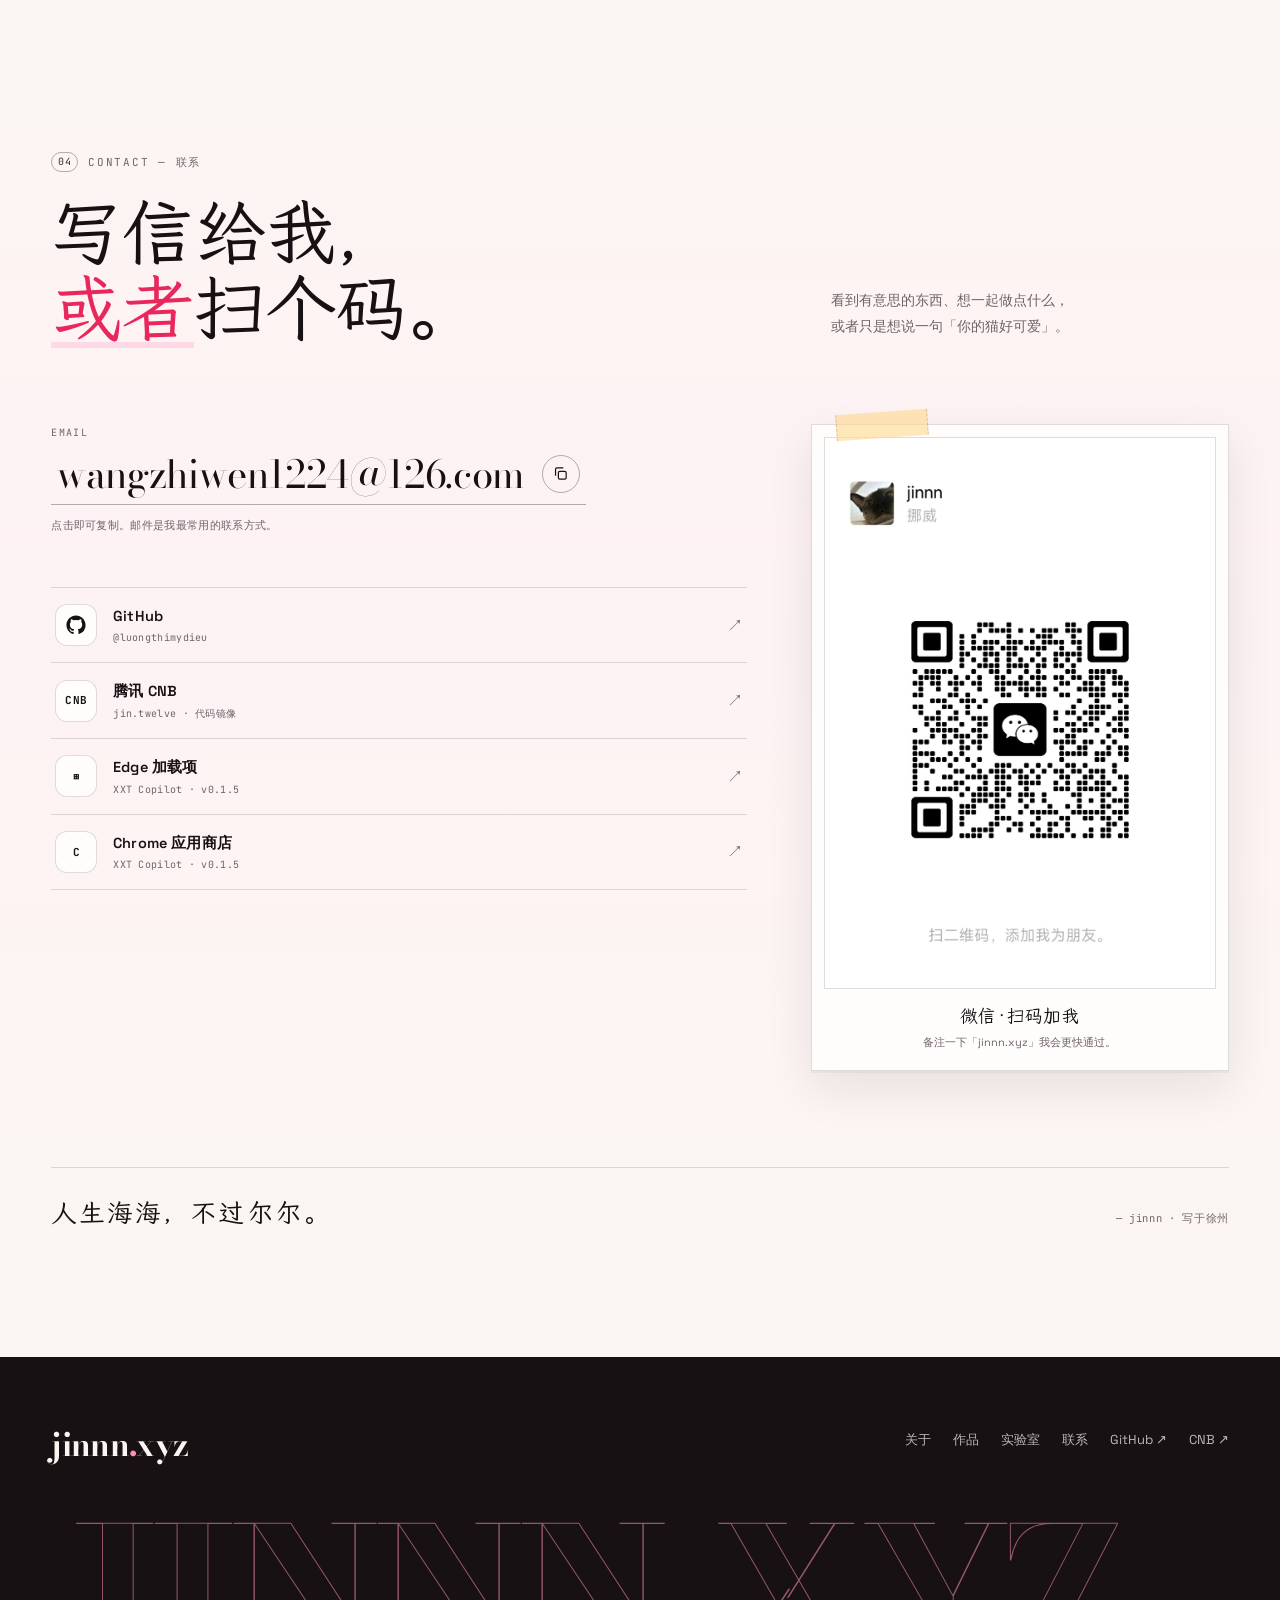
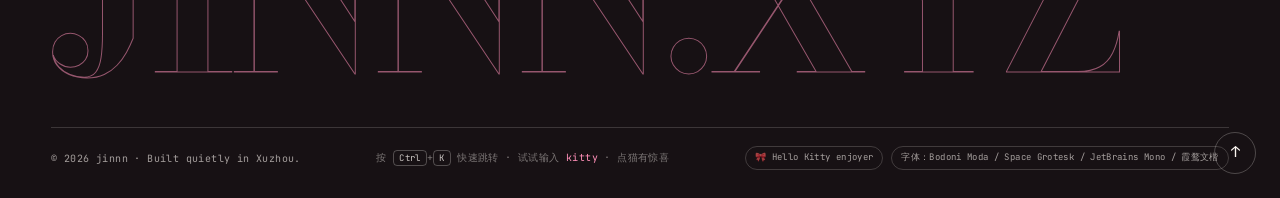
==== commit c00c863b: "content: XXT Copilot now on Chrome Web Store (v0.1.5)" ====
--- a/index.html
+++ b/index.html
@@ -332,7 +332,7 @@
               <li><span class="facts__k">专业</span><span class="facts__v">数据科学与大数据技术</span></li>
               <li><span class="facts__k">坐标</span><span class="facts__v">江苏 · 徐州</span></li>
               <li><span class="facts__k">邮箱</span><span class="facts__v"><a href="mailto:wangzhiwen1224@126.com">wangzhiwen1224@126.com</a></span></li>
-              <li><span class="facts__k">现在</span><span class="facts__v">收尾 XXT Copilot / 打磨任务栏歌词</span></li>
+              <li><span class="facts__k">现在</span><span class="facts__v">维护 XXT Copilot（Edge + Chrome）/ 打磨任务栏歌词</span></li>
             </ul>
           </div>
 
@@ -347,7 +347,7 @@
         <div class="stats-row" data-reveal>
           <div class="stat"><span class="stat__num" data-count="12">12</span><span class="stat__label">公开仓库</span></div>
           <div class="stat"><span class="stat__num" data-count="7">7</span><span class="stat__label">原创项目</span></div>
-          <div class="stat"><span class="stat__num" data-count="2">2</span><span class="stat__label">已上线页面</span></div>
+          <div class="stat"><span class="stat__num" data-count="2">2</span><span class="stat__label">已上架商店</span></div>
           <div class="stat"><span class="stat__num" data-count="1">1</span><span class="stat__label">只猫</span></div>
         </div>
 
@@ -372,6 +372,10 @@
             <span class="timeline__date">2026.10.18</span>
             <div class="timeline__body"><h3>上架 Edge 商店</h3><p>XXT Copilot 通过 Microsoft Edge 认证，v0.1.5 正式上架。</p></div>
           </li>
+          <li class="timeline__item">
+            <span class="timeline__date">2026.10.19</span>
+            <div class="timeline__body"><h3>上架 Chrome 应用商店</h3><p>XXT Copilot 通过 Chrome Web Store 审核，v0.1.5 与 Edge 版同步上架。</p></div>
+          </li>
         </ol>
       </div>
     </section>
@@ -465,13 +469,13 @@
                   </div>
                   <div class="viz-popup__actions"><span>MD</span><span>JSON</span><span>CSV</span><span>打印</span></div>
                 </div>
-                <span class="viz-badge viz-badge--edge">EDGE 已上架</span>
+                <span class="viz-badge viz-badge--edge">EDGE / CHROME 已上架</span>
               </div>
               <div class="card__body">
-                <div class="card__meta"><span class="card__num">03</span><span>BROWSER · MV3</span><span class="card__status">v0.1.5</span></div>
+                <div class="card__meta"><span class="card__num">03</span><span>BROWSER · MV3</span><span class="card__status">v0.1.5 · 双商店</span></div>
                 <h3 class="card__title">XXT <em>Copilot</em></h3>
-                <p class="card__desc">只读采集学习通里已经能看到的题目，在本机整理成复习资料。不答题、不交卷、不上传；本机处理、无遥测，已上架 Microsoft Edge 加载项商店。</p>
-                <ul class="card__tags"><li>JavaScript</li><li>Manifest V3</li><li>DOMParser</li></ul>
+                <p class="card__desc">只读采集学习通里已经能看到的题目，在本机整理成复习资料。不答题、不交卷、不上传；本机处理、无遥测，已上架 Microsoft Edge 加载项商店与 Chrome 应用商店。</p>
+                <ul class="card__tags"><li>JavaScript</li><li>Manifest V3</li><li>DOMParser</li><li>Chrome Web Store</li></ul>
                 <span class="card__cta">在 GitHub 打开<svg viewBox="0 0 24 24" fill="none" stroke="currentColor" stroke-width="1.8" stroke-linecap="round" stroke-linejoin="round" aria-hidden="true"><path d="M7 17 17 7M9 7h8v8"/></svg></span>
               </div>
             </a>
@@ -627,11 +631,12 @@
               <p class="terminal__line" data-line="cmd" data-text="whoami">whoami</p>
               <p class="terminal__line" data-line="out" data-text="jinnn — 中国矿业大学 · 数据科学与大数据技术">jinnn — 中国矿业大学 · 数据科学与大数据技术</p>
               <p class="terminal__line" data-line="cmd" data-text="cat now.txt">cat now.txt</p>
-              <p class="terminal__line" data-line="out" data-text="正在收尾 XXT Copilot v0.1.5">正在收尾 XXT Copilot v0.1.5</p>
+              <p class="terminal__line" data-line="out" data-text="正在维护 XXT Copilot（Edge + Chrome）">正在维护 XXT Copilot（Edge + Chrome）</p>
               <p class="terminal__line" data-line="out" data-text="正在给任务栏歌词打补丁">正在给任务栏歌词打补丁</p>
               <p class="terminal__line" data-line="out" data-text="正在把 Hello Kitty 塞进 DSH 界面 🎀">正在把 Hello Kitty 塞进 DSH 界面 🎀</p>
-              <p class="terminal__line" data-line="cmd" data-text="git log --oneline -3">git log --oneline -3</p>
-              <p class="terminal__line" data-line="out" data-text="2026-10-18  上架 Edge 加载项商店">2026-10-18  上架 Edge 加载项商店</p>
+              <p class="terminal__line" data-line="cmd" data-text="git log --oneline -4">git log --oneline -4</p>
+              <p class="terminal__line" data-line="out" data-text="2026-10-19  XXT Copilot 上架 Chrome 应用商店">2026-10-19  XXT Copilot 上架 Chrome 应用商店</p>
+              <p class="terminal__line" data-line="out" data-text="2026-10-18  XXT Copilot 上架 Edge 加载项商店">2026-10-18  XXT Copilot 上架 Edge 加载项商店</p>
               <p class="terminal__line" data-line="out" data-text="2026-10-17  任务栏歌词 v1.2.9 · 免安装版">2026-10-17  任务栏歌词 v1.2.9 · 免安装版</p>
               <p class="terminal__line" data-line="out" data-text="2026-10-17  手机端待办 PWA 上线">2026-10-17  手机端待办 PWA 上线</p>
               <p class="terminal__line" data-line="cmd" data-text="echo &quot;人生海海，不过尔尔&quot;">echo &quot;人生海海，不过尔尔&quot;</p>
@@ -734,6 +739,11 @@
                 <span class="contact-link__body"><strong>Edge 加载项</strong><small>XXT Copilot · v0.1.5</small></span>
                 <span class="contact-link__arrow">↗</span>
               </a>
+              <a class="contact-link" href="https://chromewebstore.google.com/detail/maolpkpomgdnmidbiejcogfgecfhhbcj" target="_blank" rel="noopener">
+                <span class="contact-link__icon contact-link__icon--text">C</span>
+                <span class="contact-link__body"><strong>Chrome 应用商店</strong><small>XXT Copilot · v0.1.5</small></span>
+                <span class="contact-link__arrow">↗</span>
+              </a>
             </div>
           </div>
 
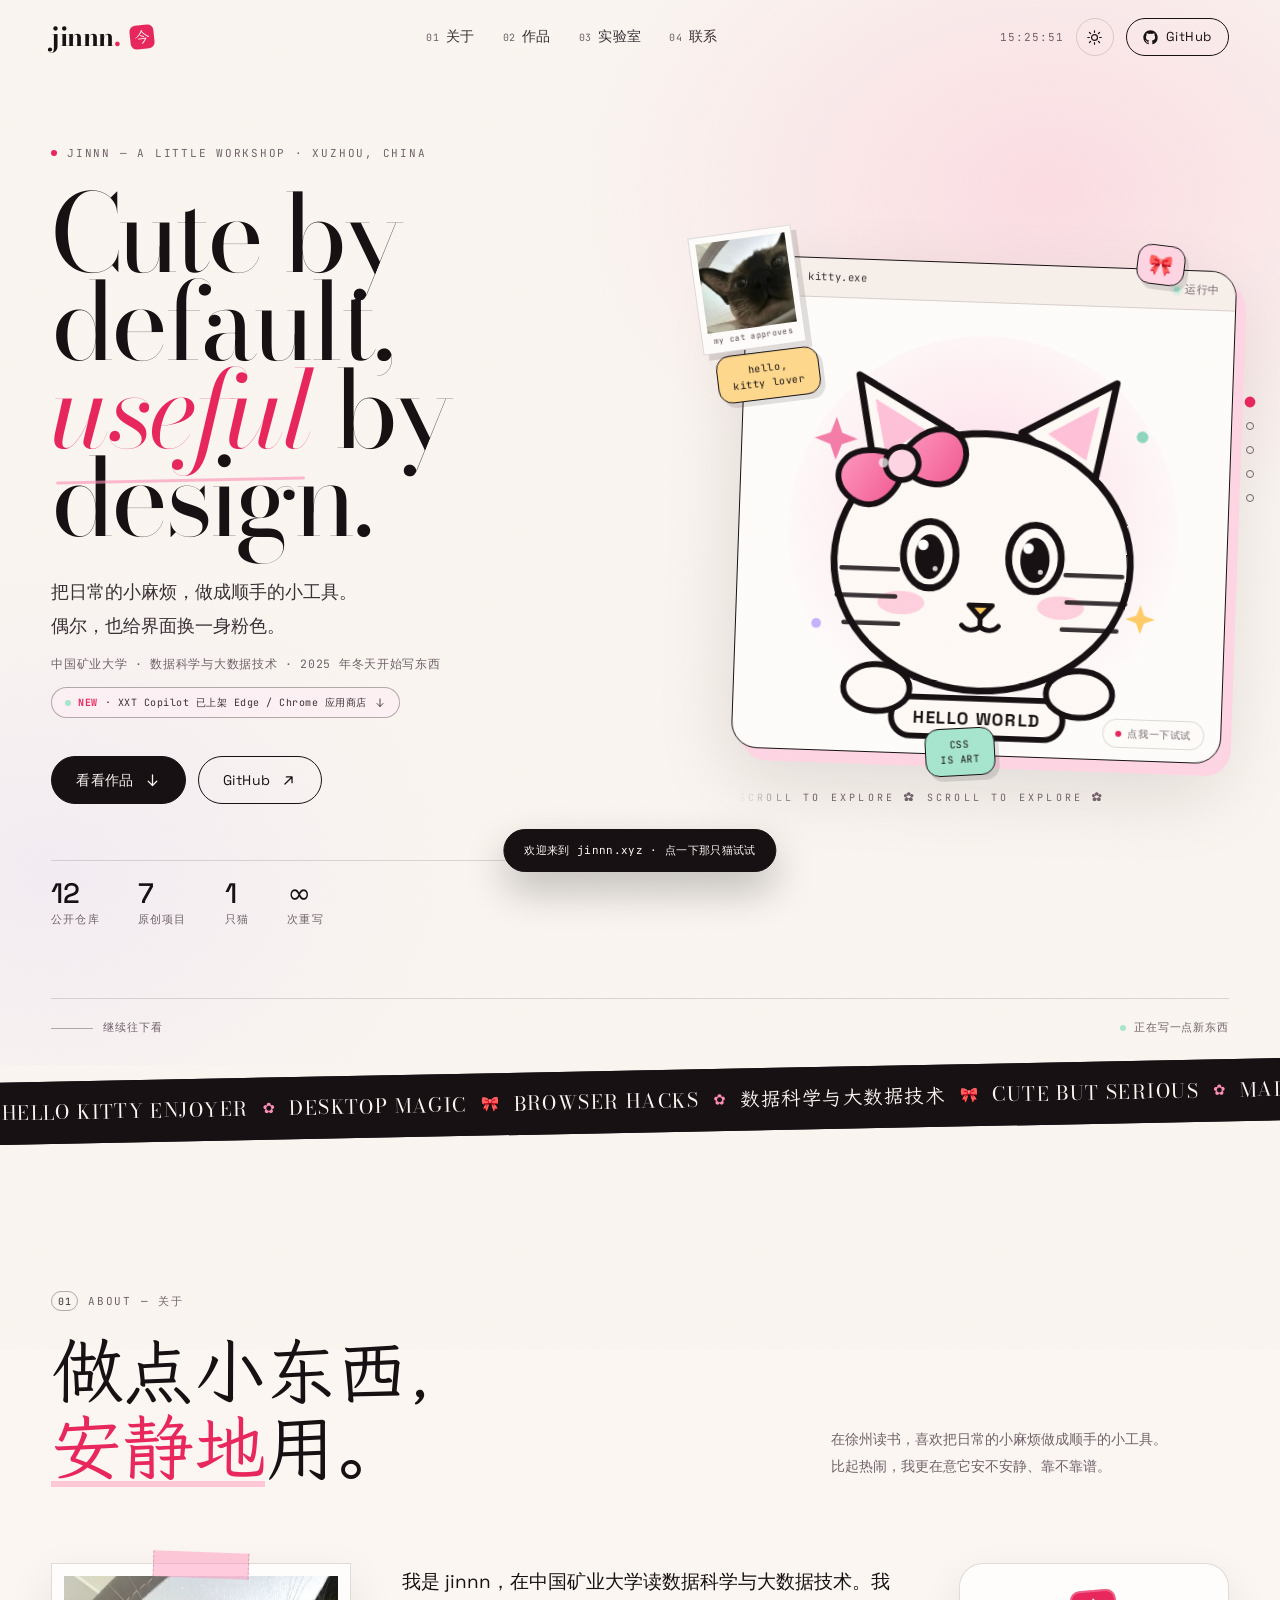
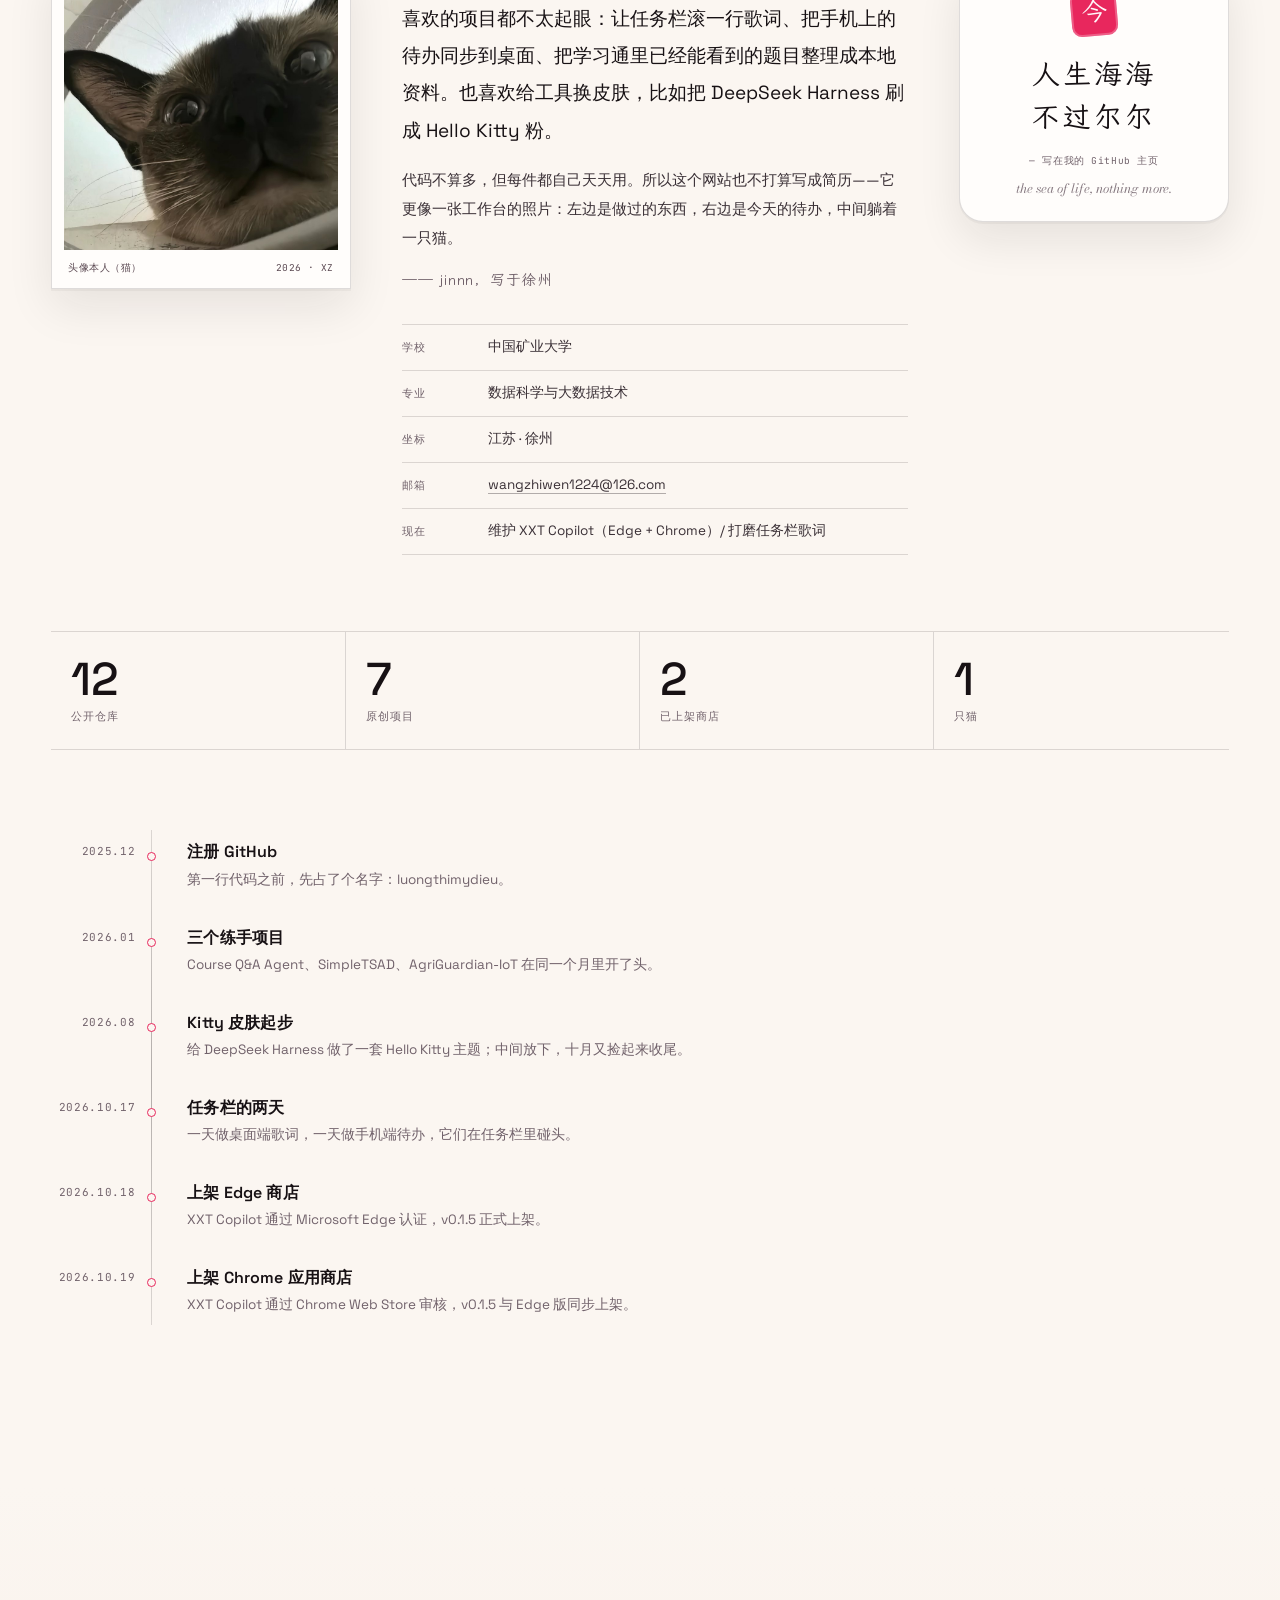
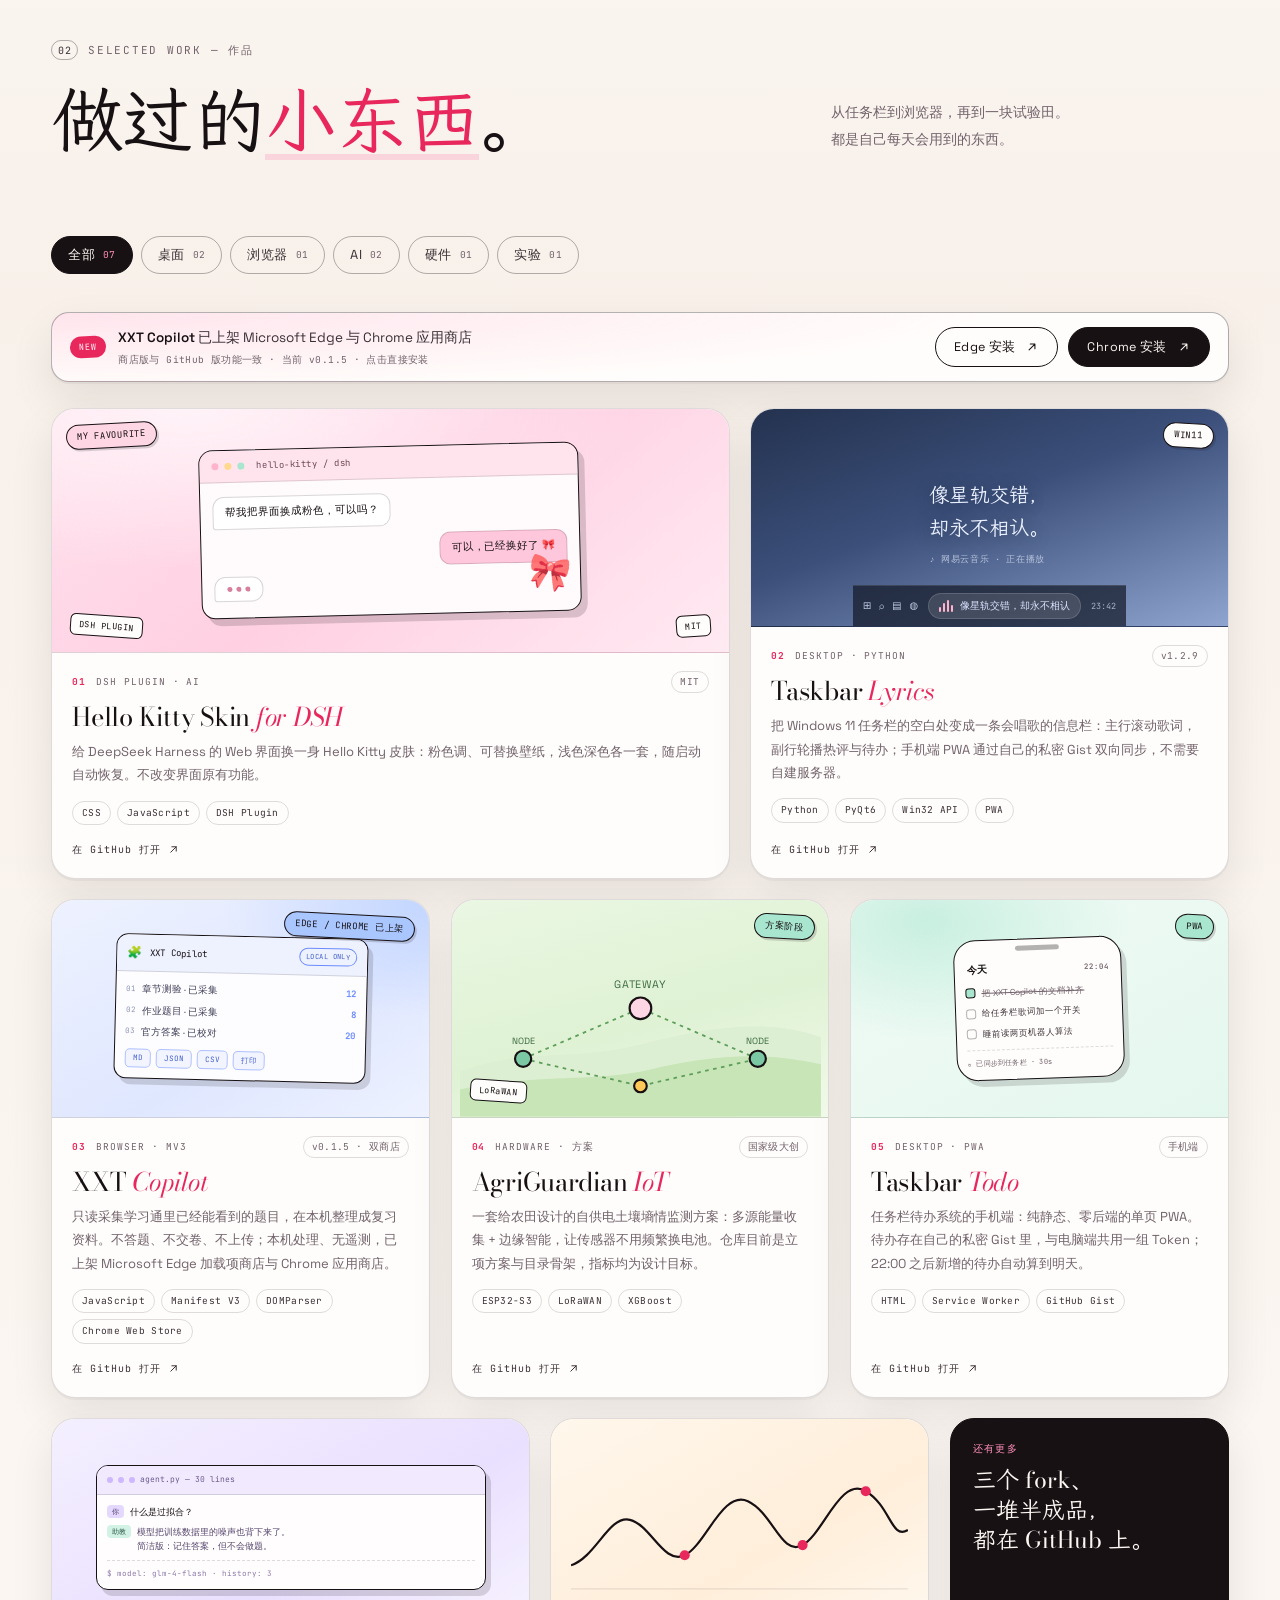
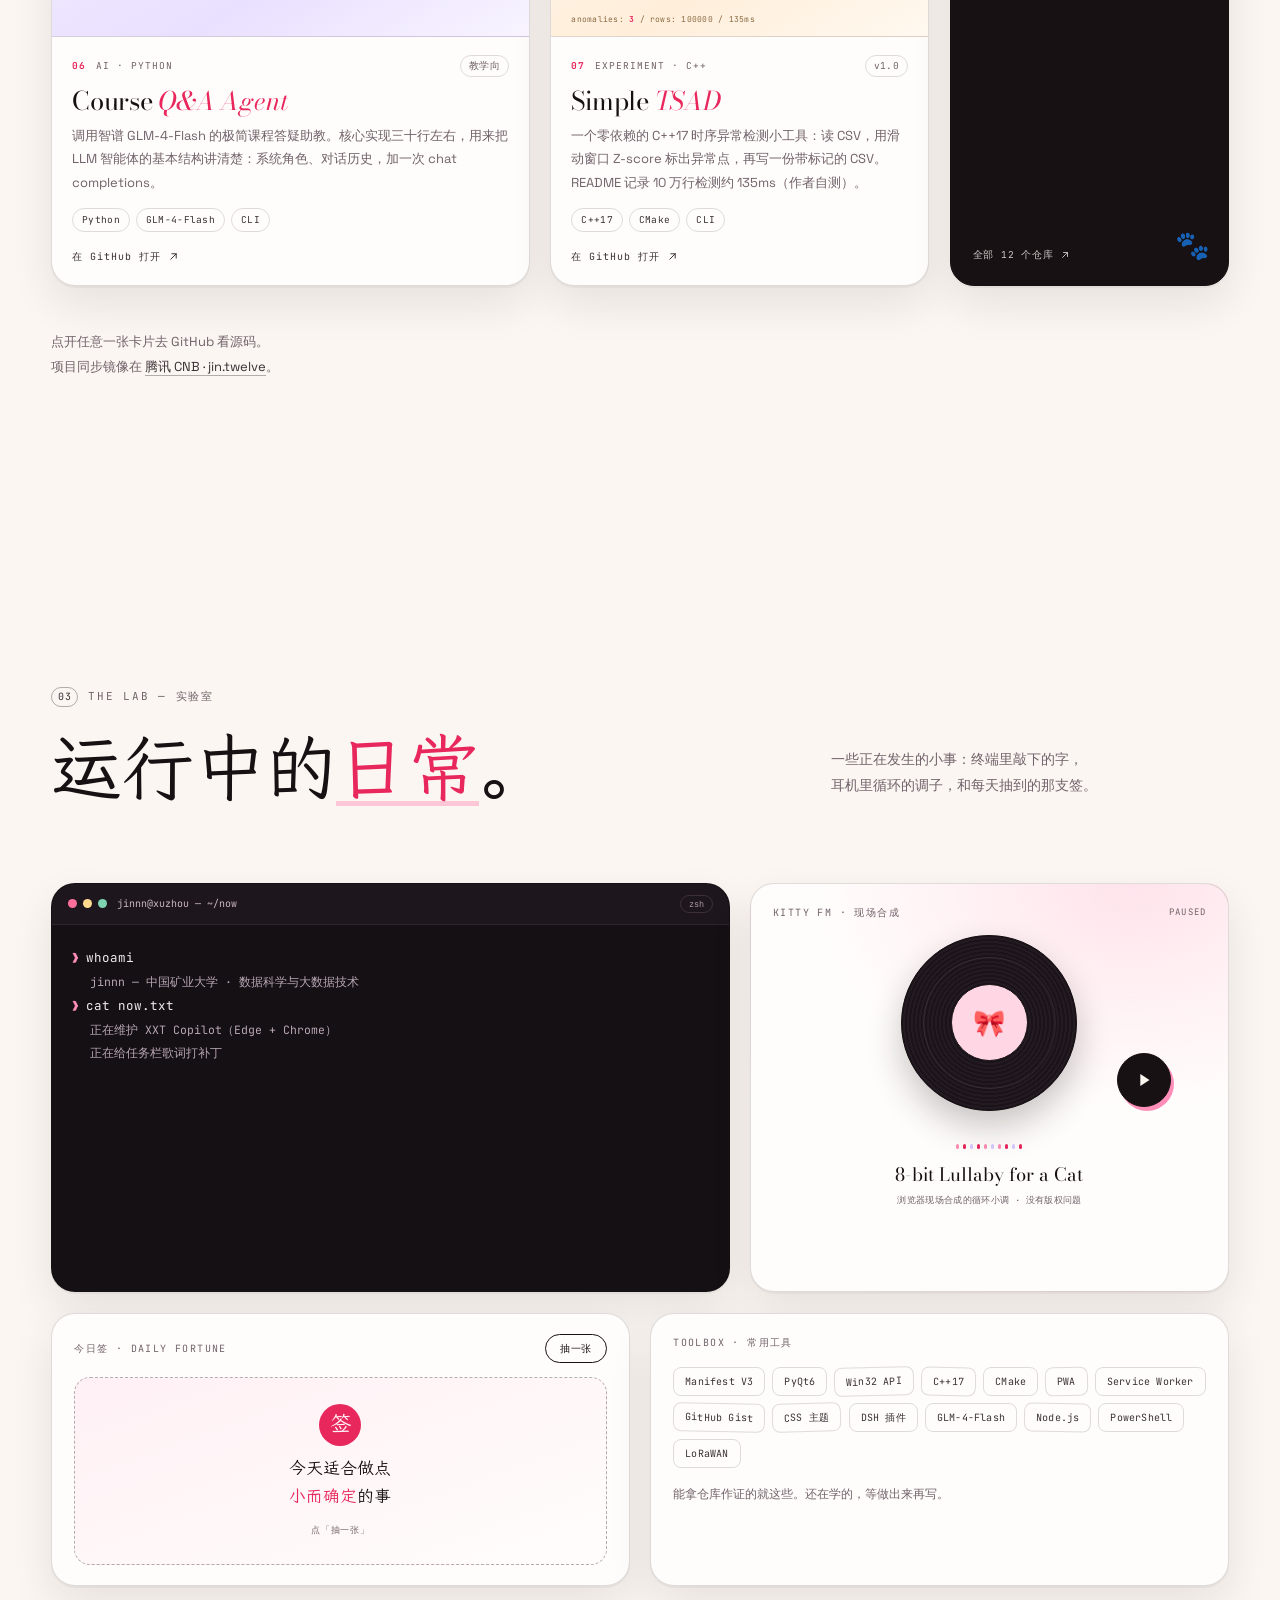
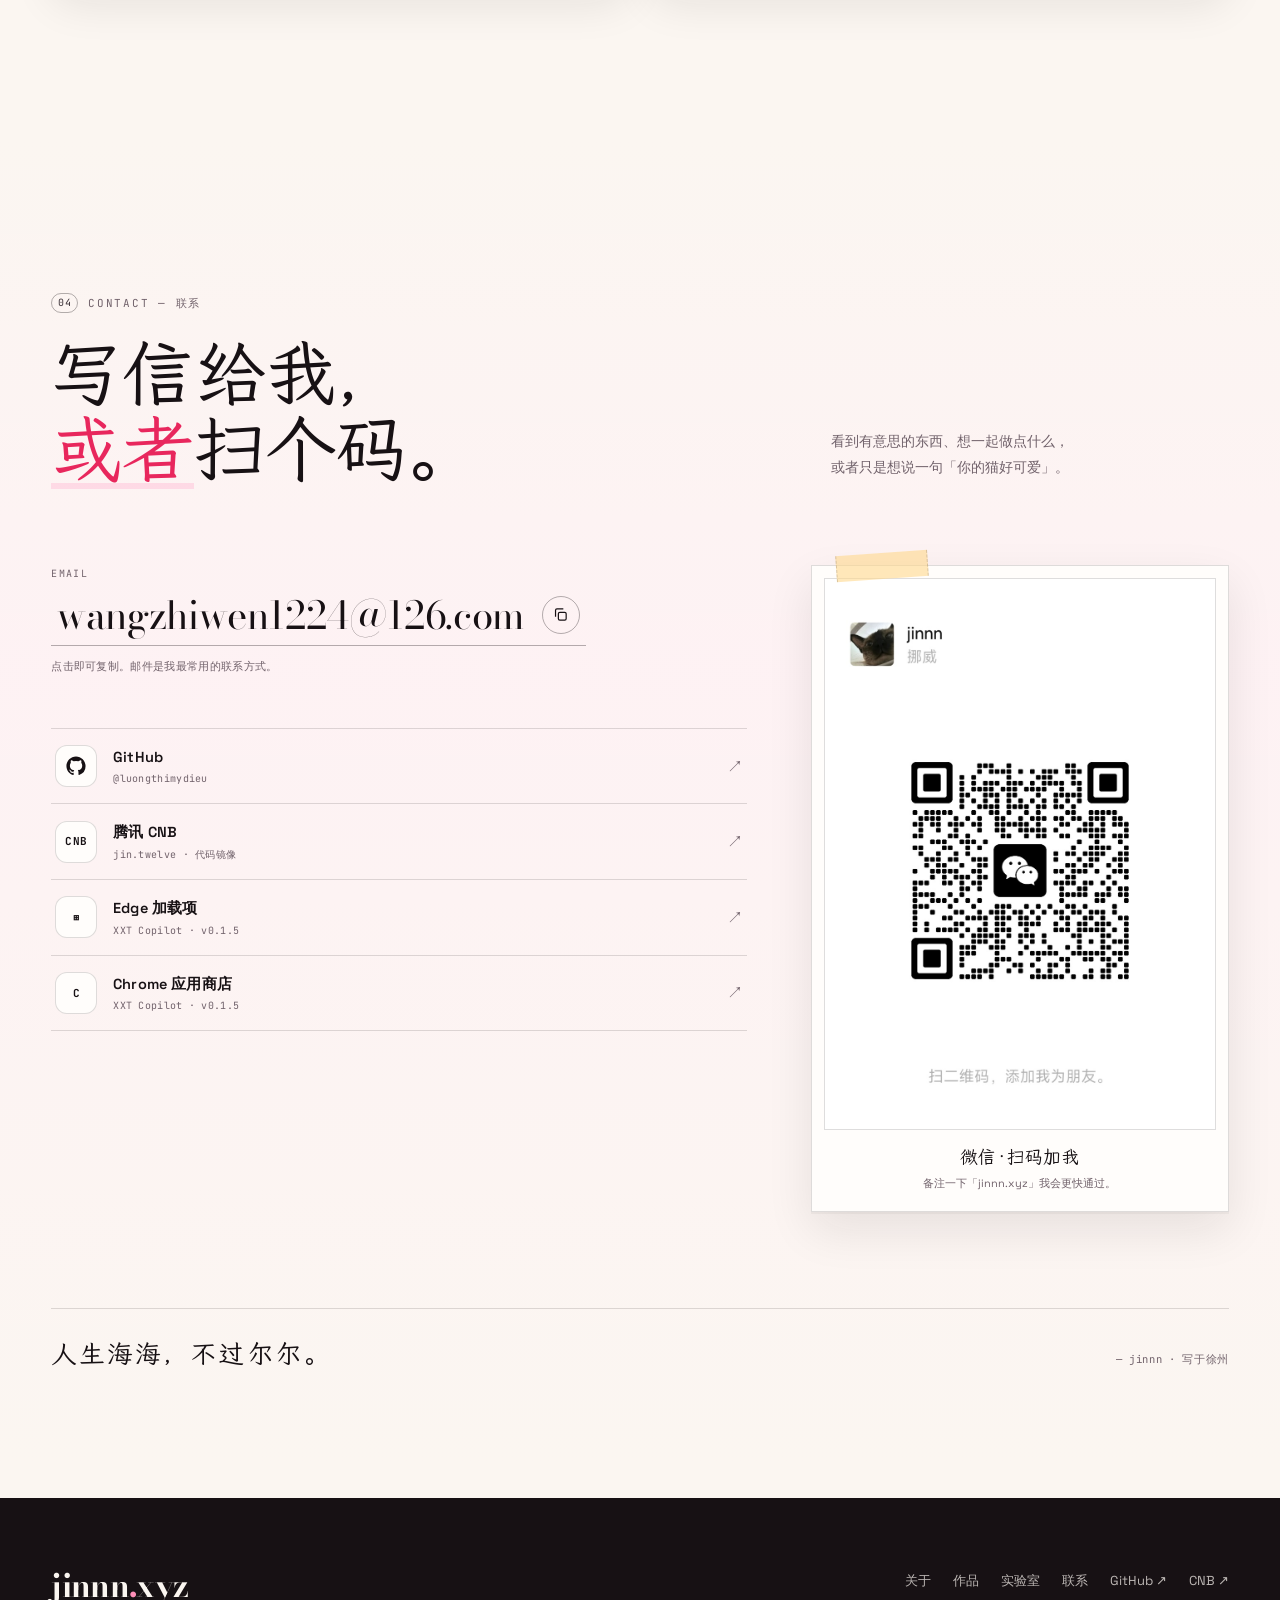
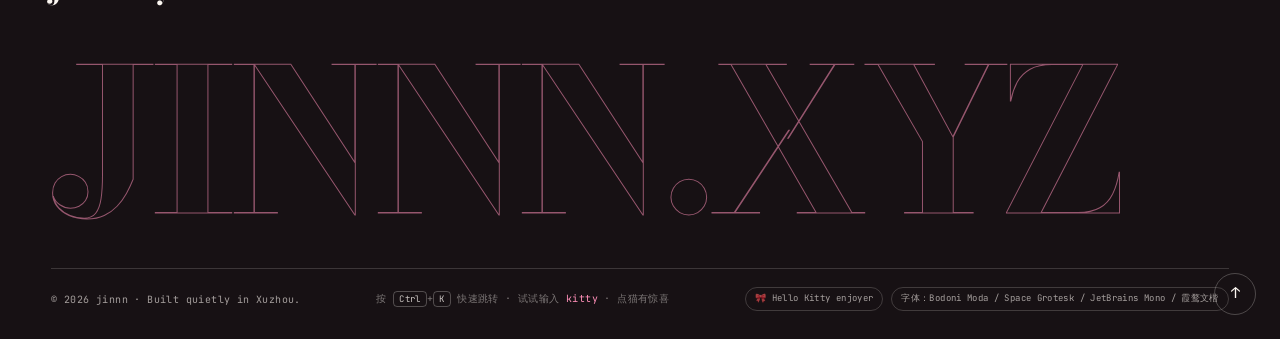
==== commit 7cc43cee: "content: prominent Edge/Chrome install bar for XXT Copilot" ====
--- a/index.html
+++ b/index.html
@@ -168,6 +168,10 @@
           <p class="hero__sub" data-reveal>
             中国矿业大学 · 数据科学与大数据技术 · 2025 年冬天开始写东西
           </p>
+          <a class="hero__news" href="#work" data-reveal>
+            <span class="pulse-dot"></span><b>NEW</b> · XXT Copilot 已上架 Edge / Chrome 应用商店
+            <svg viewBox="0 0 24 24" fill="none" stroke="currentColor" stroke-width="1.8" stroke-linecap="round" stroke-linejoin="round" aria-hidden="true"><path d="M12 4v15M6 13l6 6 6-6"/></svg>
+          </a>
           <div class="hero__actions" data-reveal>
             <a class="btn btn--ink" href="#work"><span>看看作品</span><svg viewBox="0 0 24 24" fill="none" stroke="currentColor" stroke-width="1.8" stroke-linecap="round" stroke-linejoin="round" aria-hidden="true"><path d="M12 4v15M6 13l6 6 6-6"/></svg></a>
             <a class="btn btn--ghost" href="https://github.com/luongthimydieu" target="_blank" rel="noopener"><span>GitHub</span><svg viewBox="0 0 24 24" fill="none" stroke="currentColor" stroke-width="1.8" stroke-linecap="round" stroke-linejoin="round" aria-hidden="true"><path d="M7 17 17 7M9 7h8v8"/></svg></a>
@@ -400,6 +404,17 @@
           <button class="filter" type="button" data-filter="experiment" role="tab" aria-selected="false">实验 <span>01</span></button>
         </div>
 
+        <aside class="store-bar" data-reveal aria-label="XXT Copilot 应用商店安装入口">
+          <div class="store-bar__copy">
+            <span class="store-bar__badge">NEW</span>
+            <p><strong>XXT Copilot</strong> 已上架 Microsoft Edge 与 Chrome 应用商店<span class="store-bar__note">商店版与 GitHub 版功能一致 · 当前 v0.1.5 · 点击直接安装</span></p>
+          </div>
+          <div class="store-bar__actions">
+            <a class="btn btn--ghost" href="https://microsoftedge.microsoft.com/addons/detail/afapjlkkkkkodlmamfeknfhnlkjaenih" target="_blank" rel="noopener"><span>Edge 安装</span><svg viewBox="0 0 24 24" fill="none" stroke="currentColor" stroke-width="1.8" stroke-linecap="round" stroke-linejoin="round" aria-hidden="true"><path d="M7 17 17 7M9 7h8v8"/></svg></a>
+            <a class="btn btn--ink" href="https://chromewebstore.google.com/detail/maolpkpomgdnmidbiejcogfgecfhhbcj" target="_blank" rel="noopener"><span>Chrome 安装</span><svg viewBox="0 0 24 24" fill="none" stroke="currentColor" stroke-width="1.8" stroke-linecap="round" stroke-linejoin="round" aria-hidden="true"><path d="M7 17 17 7M9 7h8v8"/></svg></a>
+          </div>
+        </aside>
+
         <div class="bento" id="bento">
           <!-- 01 kitty -->
           <article class="card card--wide card--kitty reveal" data-category="ai">
--- a/assets/css/style.css
+++ b/assets/css/style.css
@@ -620,6 +620,89 @@
   transition: opacity 0.9s var(--ease-out), transform 0.9s var(--ease-out);
 }
 
+
+/* ---------- hero news pill ---------- */
+.hero__news {
+  display: inline-flex;
+  align-items: center;
+  gap: 7px;
+  margin-top: 14px;
+  padding: 6px 13px;
+  border: 1px solid var(--line-strong);
+  border-radius: 999px;
+  background: color-mix(in srgb, var(--pink-3) 72%, transparent);
+  font-family: var(--font-mono);
+  font-size: 10px;
+  letter-spacing: 0.05em;
+  color: var(--ink-2);
+  transition: border-color 0.25s var(--ease), color 0.25s var(--ease), transform 0.25s var(--ease);
+}
+.hero__news b { color: var(--hot); font-weight: 700; }
+.hero__news svg { width: 12px; height: 12px; transition: transform 0.25s var(--ease); }
+.hero__news:hover { border-color: var(--hot); color: var(--ink); transform: translateY(-1px); }
+.hero__news:hover svg { transform: translateY(2px); }
+
+/* ---------- store install bar ---------- */
+.store-bar {
+  display: flex;
+  align-items: center;
+  gap: 18px;
+  flex-wrap: wrap;
+  margin-bottom: clamp(18px, 2.4vw, 26px);
+  padding: 14px 18px;
+  border: 1px solid var(--line-strong);
+  border-radius: 18px;
+  background:
+    radial-gradient(130% 180% at 0% 0%, rgba(255, 143, 184, 0.22), transparent 62%),
+    var(--paper-3);
+  box-shadow: var(--shadow-card);
+}
+[data-theme="dark"] .store-bar {
+  background:
+    radial-gradient(130% 180% at 0% 0%, rgba(255, 143, 184, 0.12), transparent 62%),
+    var(--paper-3);
+}
+.store-bar__copy {
+  flex: 1 1 340px;
+  display: flex;
+  align-items: center;
+  gap: 12px;
+  min-width: 0;
+}
+.store-bar__badge {
+  flex: none;
+  display: inline-grid;
+  place-items: center;
+  padding: 4px 9px;
+  border-radius: 999px;
+  background: var(--hot);
+  color: #fff6f8;
+  font-family: var(--font-mono);
+  font-size: 8.5px;
+  letter-spacing: 0.12em;
+  transform: rotate(-3deg);
+}
+.store-bar__copy p { font-size: 13.5px; line-height: 1.65; color: var(--ink-2); }
+.store-bar__copy strong { color: var(--ink); font-weight: 600; }
+.store-bar__note {
+  display: block;
+  margin-top: 2px;
+  font-family: var(--font-mono);
+  font-size: 9.5px;
+  letter-spacing: 0.04em;
+  color: var(--ink-3);
+}
+.store-bar__actions { display: flex; flex-wrap: wrap; gap: 10px; }
+.store-bar__actions .btn { height: 40px; padding: 0 18px; font-size: 12.5px; }
+.store-bar__actions .btn svg { width: 14px; height: 14px; }
+
+@media (max-width: 720px) {
+  .hero__news { font-size: 9px; padding: 5px 11px; max-width: 100%; }
+  .store-bar { padding: 14px; gap: 12px; }
+  .store-bar__actions { width: 100%; }
+  .store-bar__actions .btn { flex: 1 1 0; justify-content: center; }
+}
+
 /* ---------- buttons ---------- */
 .btn {
   display: inline-flex;
